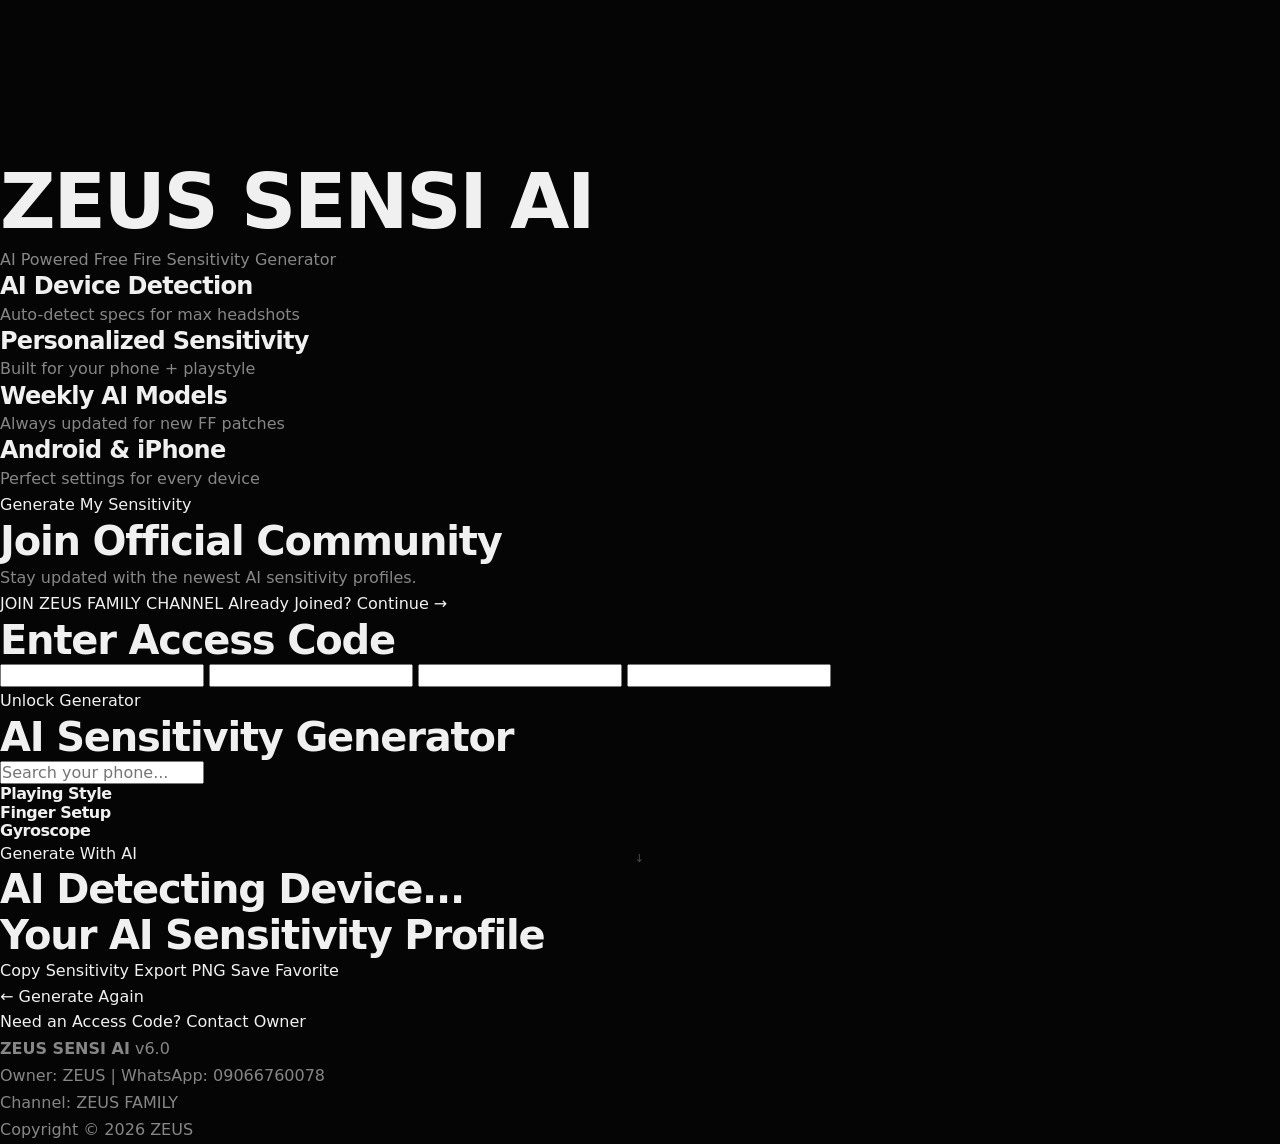
==== index.html @ 66132f69 "Update index.html" ====
<!DOCTYPE html>
<html lang="en">
<head>
<meta charset="UTF-8">
<meta name="viewport" content="width=device-width, initial-scale=1.0">
<title>ZEUS SENSI AI | AI Powered Free Fire Sensitivity</title>
<link href="https://fonts.googleapis.com/css2?family=Outfit:wght@400;600;800&family=Space+Grotesk:wght@400;700&display=swap" rel="stylesheet">
<link rel="stylesheet" href="style.css">
</head>
<body>
<canvas id="particles"></canvas>
<div class="mouse-glow"></div>
<div class="glow"></div>
<div id="toast"></div>

<!-- LANDING PAGE -->
<section id="landing" class="page active">
  <div class="container center">
    <h1 class="logo reveal">ZEUS <span>SENSI AI</span></h1>
    <p class="subtitle reveal">AI Powered Free Fire Sensitivity Generator</p>
    <div class="features">
      <div class="glass-card reveal"><h3>AI Device Detection</h3><p>Auto-detect specs for max headshots</p></div>
      <div class="glass-card reveal"><h3>Personalized Sensitivity</h3><p>Built for your phone + playstyle</p></div>
      <div class="glass-card reveal"><h3>Weekly AI Models</h3><p>Always updated for new FF patches</p></div>
      <div class="glass-card reveal"><h3>Android & iPhone</h3><p>Perfect settings for every device</p></div>
    </div>
    <button class="cta-btn ripple reveal" onclick="showPage('gate')">Generate My Sensitivity</button>
    <div class="scroll-indicator">↓</div>
  </div>
</section>

<!-- STEP 1: COMMUNITY LOCK -->
<section id="gate" class="page">
  <div class="container center">
    <div class="glass-card unlock-card reveal">
      <h2>Join Official Community</h2>
      <p>Stay updated with the newest AI sensitivity profiles.</p>
      <a href="https://whatsapp.com/channel/0029VbCsw0SGE56rCTPaXd06" target="_blank" class="cta-btn ripple">JOIN ZEUS FAMILY CHANNEL</a>
      <button class="cta-btn secondary ripple" onclick="showPage('access')">Already Joined? Continue →</button>
    </div>
  </div>
</section>

<!-- STEP 2: ACCESS CODE -->
<section id="access" class="page">
  <div class="container center">
    <div class="glass-card unlock-card reveal">
      <h2>Enter Access Code</h2>
      <div class="pin-inputs">
        <input type="password" maxlength="1" oninput="movePin(this,0)">
        <input type="password" maxlength="1" oninput="movePin(this,1)">
        <input type="password" maxlength="1" oninput="movePin(this,2)">
        <input type="password" maxlength="1" oninput="movePin(this,3)">
      </div>
      <p id="pin-error"></p>
      <button class="cta-btn ripple" onclick="checkPin()">Unlock Generator</button>
    </div>
  </div>
</section>

<!-- STEP 3: GENERATOR -->
<section id="generator" class="page">
  <div class="container">
    <h2 class="reveal">AI Sensitivity Generator</h2>
    <div class="search-wrap reveal">
      <input type="text" id="deviceSearch" placeholder="Search your phone..." onkeyup="showSuggestions(this.value)">
      <div id="suggestions" class="glass-card suggestions"></div>
    </div>
    <div id="deviceSpecs" class="glass-card specs reveal"></div>
    <div class="settings-grid">
      <div class="reveal"><h4>Playing Style</h4><div class="toggles" id="styleToggles"></div></div>
      <div class="reveal"><h4>Finger Setup</h4><div class="toggles" id="fingerToggles"></div></div>
      <div class="reveal"><h4>Gyroscope</h4><div class="toggles" id="gyroToggles"></div></div>
    </div>
    <button class="cta-btn ripple reveal" onclick="startAI()">Generate With AI</button>
  </div>
</section>

<!-- STEP 4: AI ANALYSIS -->
<section id="ai" class="page">
  <div class="container center">
    <div class="ai-scan"></div>
    <h2 id="ai-text">AI Detecting Device...</h2>
    <div class="progress-bar"><div id="progress"></div></div>
  </div>
</section>

<!-- STEP 5: RESULTS -->
<section id="results" class="page">
  <div class="container">
    <div class="glass-card result-card reveal">
      <h2>Your AI Sensitivity Profile</h2>
      <div id="resultSpecs"></div>
      <div id="resultSensi" class="sensi-grid"></div>
      <div class="btn-row">
        <button class="cta-btn ripple" onclick="copySensi()">Copy Sensitivity</button>
        <button class="cta-btn secondary ripple" onclick="exportPNG()">Export PNG</button>
        <button class="cta-btn secondary ripple" onclick="saveFavorite()">Save Favorite</button>
      </div>
    </div>
    <div id="history" class="glass-card reveal"></div>
    <button class="cta-btn secondary ripple" onclick="showPage('generator')">← Generate Again</button>
  </div>
</section>

<!-- FLOATING SUPPORT -->
<a href="https://wa.me/2349066760078" target="_blank" class="support-btn ripple">Need an Access Code? Contact Owner</a>

<!-- FOOTER -->
<footer>
  <p><b>ZEUS SENSI AI</b> v6.0</p>
  <p>Owner: ZEUS | WhatsApp: 09066760078</p>
  <p>Channel: <a href="https://whatsapp.com/channel/0029VbCsw0SGE56rCTPaXd06" target="_blank">ZEUS FAMILY</a></p>
  <p>Copyright © 2026 ZEUS</p>
</footer>

<script src="script.js"></script>
</body>
</html>
---- style.css ----
/* ============================================================
   ZEUS SENSI AI v6.0 — Master Stylesheet
   ============================================================
   Sections:
   1.  CSS Variables & Themes
   2.  Reset & Base
   3.  Typography
   4.  Glass Utilities
   5.  Background System
   6.  Buttons
   7.  Navigation
   8.  Hero Section
   9.  Stats Strip
   10. How It Works
   11. Showcase Section
   12. Support Section
   13. Footer
   14. Wizard Layout & Steps
   15. Step 1 – WhatsApp Gate
   16. Step 2 – Access Code / PIN
   17. Step 3 – Device Search
   18. Step 4 – Player Settings
   19. Step 5 – AI Analysis
   20. Step 6 – Results
   21. Drawers
   22. Modals
   23. Toasts
   24. Support Popup & FAB
   25. Scroll Reveal
   26. Keyframe Animations
   27. Responsive Breakpoints
   28. Reduced Motion
   ============================================================ */

/* ─────────────────────────────────────────────
   1. CSS Variables & Themes
───────────────────────────────────────────── */
:root {
  /* Core Palette */
  --color-bg:           #050505;
  --color-surface:      rgba(255,255,255,0.05);
  --color-surface-strong: rgba(255,255,255,0.09);
  --color-border:       rgba(255,255,255,0.08);
  --color-border-strong: rgba(255,255,255,0.14);
  --color-text:         #f0f0f0;
  --color-text-muted:   rgba(240,240,240,0.55);
  --color-text-faint:   rgba(240,240,240,0.3);

  /* Accent */
  --accent-1:           #FF7A18;
  --accent-2:           #FF9A3C;
  --accent-grad:        linear-gradient(135deg, #FF7A18, #FF9A3C);
  --accent-grad-h:      linear-gradient(135deg, #ff8f35, #ffb060);
  --accent-glow:        rgba(255,122,24,0.3);
  --accent-glow-strong: rgba(255,122,24,0.55);

  /* Ambient */
  --ambient-blue:       rgba(100,140,255,0.12);
  --ambient-purple:     rgba(160,100,255,0.10);

  /* Glass */
  --glass-bg:           rgba(255,255,255,0.055);
  --glass-border:       rgba(255,255,255,0.10);
  --glass-blur:         16px;
  --glass-shadow:       0 8px 32px rgba(0,0,0,0.45), 0 1px 0 rgba(255,255,255,0.07) inset;
  --glass-shadow-hover: 0 16px 48px rgba(0,0,0,0.6), 0 0 0 1px rgba(255,122,24,0.2), 0 1px 0 rgba(255,255,255,0.10) inset;

  /* Spacing */
  --space-xs:   4px;
  --space-sm:   8px;
  --space-md:   16px;
  --space-lg:   24px;
  --space-xl:   40px;
  --space-2xl:  64px;
  --space-3xl:  100px;

  /* Radius */
  --radius-sm:  8px;
  --radius-md:  14px;
  --radius-lg:  20px;
  --radius-xl:  28px;
  --radius-full: 9999px;

  /* Shadows */
  --shadow-sm:  0 2px 8px rgba(0,0,0,0.3);
  --shadow-md:  0 6px 24px rgba(0,0,0,0.4);
  --shadow-lg:  0 16px 48px rgba(0,0,0,0.55);

  /* Z-index scale */
  --z-bg:       -1;
  --z-base:     1;
  --z-card:     10;
  --z-sticky:   100;
  --z-nav:      200;
  --z-drawer:   300;
  --z-modal:    400;
  --z-toast:    500;
  --z-fab:      600;

  /* Transitions */
  --ease-out:   cubic-bezier(0.22, 1, 0.36, 1);
  --ease-spring:cubic-bezier(0.34, 1.56, 0.64, 1);
  --trans-fast: 0.15s var(--ease-out);
  --trans-base: 0.3s var(--ease-out);
  --trans-slow: 0.5s var(--ease-out);
}

[data-theme="orange"] {
  --color-bg:           #1a0a00;
  --color-surface:      rgba(255,122,24,0.07);
  --color-surface-strong: rgba(255,122,24,0.12);
  --glass-bg:           rgba(255,122,24,0.07);
  --color-border:       rgba(255,122,24,0.15);
  --ambient-blue:       rgba(255,122,24,0.08);
}

/* ─────────────────────────────────────────────
   2. Reset & Base
───────────────────────────────────────────── */
*, *::before, *::after {
  box-sizing: border-box;
  margin: 0;
  padding: 0;
}

html {
  scroll-behavior: smooth;
  -webkit-text-size-adjust: 100%;
}

body {
  background-color: var(--color-bg);
  color: var(--color-text);
  font-family: 'Inter', -apple-system, BlinkMacSystemFont, 'Segoe UI', system-ui, sans-serif;
  font-size: 16px;
  line-height: 1.6;
  -webkit-font-smoothing: antialiased;
  -moz-osx-font-smoothing: grayscale;
  min-height: 100vh;
  overflow-x: hidden;
}

a {
  color: inherit;
  text-decoration: none;
}

button {
  cursor: pointer;
  border: none;
  background: none;
  font-family: inherit;
  font-size: inherit;
  color: inherit;
}

ul, ol { list-style: none; }

img, svg { display: block; }

input, select, textarea {
  font-family: inherit;
  font-size: inherit;
  color: inherit;
}

/* ─────────────────────────────────────────────
   3. Typography
───────────────────────────────────────────── */
h1, h2, h3, h4, h5 {
  font-weight: 700;
  line-height: 1.15;
  letter-spacing: -0.03em;
}

h1 { font-size: clamp(2.4rem, 6vw, 5.5rem); }
h2 { font-size: clamp(1.6rem, 3.5vw, 2.5rem); }
h3 { font-size: clamp(1.15rem, 2.5vw, 1.5rem); }

p { color: var(--color-text-muted); line-height: 1.7; }

code {
  font-family: 'SF Mono', 'Fira Code', 'Cascadia Code', monospace;
  font-size: 0.85em;
}

/* ─────────────────────────────────────────────
   4. Glass Utilities
───────────────────────────────────────────── */
.glass {
  background: var(--glass-bg);
  border: 1px solid var(--glass-border);
  backdrop-filter: blur(var(--glass-blur)) saturate(1.6);
  -webkit-backdrop-filter: blur(var(--glass-blur)) saturate(1.6);
  box-shadow: var(--glass-shadow);
  border-radius: var(--radius-xl);
}

.glass-strong {
  background: var(--color-surface-strong);
  border: 1px solid var(--color-border-strong);
  backdrop-filter: blur(20px) saturate(1.8);
  -webkit-backdrop-filter: blur(20px) saturate(1.8);
  box-shadow: var(--shadow-md);
  border-radius: var(--radius-lg);
}

/* ─────────────────────────────────────────────
   5. Background System
───────────────────────────────────────────── */
.bg-system {
  position: fixed;
  inset: 0;
  z-index: var(--z-bg);
  overflow: hidden;
  pointer-events: none;
}

#particle-canvas {
  position: absolute;
  inset: 0;
  width: 100%;
  height: 100%;
}

.bg-orb {
  position: absolute;
  border-radius: 50%;
  filter: blur(80px);
  opacity: 0.5;
  animation: orb-float 18s ease-in-out infinite;
}

.orb-1 {
  width: 600px; height: 600px;
  background: radial-gradient(circle, rgba(255,122,24,0.18) 0%, transparent 70%);
  top: -200px; left: -150px;
  animation-delay: 0s;
}

.orb-2 {
  width: 500px; height: 500px;
  background: radial-gradient(circle, rgba(100,140,255,0.12) 0%, transparent 70%);
  top: 40%; right: -100px;
  animation-delay: -7s;
}

.orb-3 {
  width: 400px; height: 400px;
  background: radial-gradient(circle, rgba(160,100,255,0.10) 0%, transparent 70%);
  bottom: -100px; left: 30%;
  animation-delay: -14s;
}

.bg-grid {
  position: absolute;
  inset: 0;
  background-image:
    linear-gradient(rgba(255,255,255,0.025) 1px, transparent 1px),
    linear-gradient(90deg, rgba(255,255,255,0.025) 1px, transparent 1px);
  background-size: 60px 60px;
  mask-image: radial-gradient(ellipse 80% 60% at 50% 50%, black, transparent);
  -webkit-mask-image: radial-gradient(ellipse 80% 60% at 50% 50%, black, transparent);
}

/* ─────────────────────────────────────────────
   6. Buttons
───────────────────────────────────────────── */
.btn {
  display: inline-flex;
  align-items: center;
  gap: var(--space-sm);
  padding: 12px 24px;
  border-radius: var(--radius-full);
  font-weight: 600;
  font-size: 0.95rem;
  letter-spacing: -0.01em;
  transition: all var(--trans-base);
  white-space: nowrap;
  min-height: 44px;
  position: relative;
  overflow: hidden;
  cursor: pointer;
  border: none;
}

.btn-primary {
  background: var(--accent-grad);
  color: #fff;
  box-shadow: 0 4px 20px var(--accent-glow), 0 1px 0 rgba(255,255,255,0.2) inset;
}

.btn-primary:hover {
  background: var(--accent-grad-h);
  box-shadow: 0 8px 32px var(--accent-glow-strong), 0 1px 0 rgba(255,255,255,0.25) inset;
  transform: translateY(-1px);
}

.btn-primary:active { transform: translateY(0); }

.btn-ghost {
  background: var(--glass-bg);
  border: 1px solid var(--glass-border);
  color: var(--color-text);
  backdrop-filter: blur(12px);
  -webkit-backdrop-filter: blur(12px);
}

.btn-ghost:hover {
  background: var(--color-surface-strong);
  border-color: var(--color-border-strong);
  box-shadow: var(--glass-shadow-hover);
  transform: translateY(-1px);
}

.btn-xl {
  padding: 16px 32px;
  font-size: 1.05rem;
  min-height: 54px;
}

.btn-text {
  background: none;
  border: none;
  color: var(--accent-1);
  font-size: 0.875rem;
  font-weight: 600;
  padding: 4px 8px;
  transition: color var(--trans-fast);
  cursor: pointer;
}

.btn-text:hover { color: var(--accent-2); }

/* Ripple Effect */
.ripple-btn {
  position: relative;
  overflow: hidden;
}

.ripple-btn::after {
  content: '';
  position: absolute;
  width: 2px; height: 2px;
  background: rgba(255,255,255,0.35);
  border-radius: 50%;
  transform: scale(0);
  opacity: 1;
  pointer-events: none;
}

.ripple-btn.rippling::after {
  animation: ripple-anim 0.6s ease-out forwards;
}

/* Icon Buttons */
.icon-btn {
  display: inline-flex;
  align-items: center;
  justify-content: center;
  width: 40px; height: 40px;
  border-radius: var(--radius-md);
  background: var(--glass-bg);
  border: 1px solid var(--glass-border);
  color: var(--color-text-muted);
  transition: all var(--trans-fast);
  min-width: 40px;
}

.icon-btn:hover {
  background: var(--color-surface-strong);
  color: var(--color-text);
  border-color: var(--color-border-strong);
}

.theme-toggle-btn {
  display: inline-flex;
  align-items: center;
  justify-content: center;
  width: 40px; height: 40px;
  border-radius: var(--radius-md);
  background: var(--glass-bg);
  border: 1px solid var(--glass-border);
  color: var(--color-text-muted);
  transition: all var(--trans-fast);
  cursor: pointer;
}

.theme-toggle-btn:hover {
  color: var(--accent-1);
  border-color: var(--accent-glow);
}

/* Focus Visible */
:focus-visible {
  outline: 2px solid var(--accent-1);
  outline-offset: 2px;
  border-radius: 4px;
}

/* ─────────────────────────────────────────────
   7. Navigation
───────────────────────────────────────────── */
.nav {
  position: fixed;
  top: 16px;
  left: 50%;
  transform: translateX(-50%);
  width: calc(100% - 32px);
  max-width: 1200px;
  z-index: var(--z-nav);
  border-radius: var(--radius-xl);
  padding: 0 var(--space-lg);
  height: 64px;
}

.nav-inner {
  display: flex;
  align-items: center;
  gap: var(--space-md);
  height: 100%;
}

.nav-logo {
  display: flex;
  align-items: center;
  gap: var(--space-sm);
  flex-shrink: 0;
}

.logo-mark {
  display: flex;
  align-items: center;
  justify-content: center;
  width: 34px; height: 34px;
  background: var(--accent-grad);
  border-radius: 10px;
  font-weight: 900;
  font-size: 1rem;
  letter-spacing: -0.05em;
  box-shadow: 0 4px 16px var(--accent-glow);
  color: #fff;
}

.logo-text {
  font-weight: 800;
  font-size: 1.05rem;
  letter-spacing: -0.04em;
}

.logo-badge {
  font-size: 0.65rem;
  font-weight: 600;
  padding: 2px 7px;
  background: var(--glass-bg);
  border: 1px solid var(--glass-border);
  border-radius: var(--radius-full);
  color: var(--color-text-muted);
}

.nav-links {
  display: flex;
  align-items: center;
  gap: 4px;
  margin-left: auto;
}

.nav-link {
  padding: 8px 14px;
  font-size: 0.9rem;
  font-weight: 500;
  color: var(--color-text-muted);
  border-radius: var(--radius-md);
  transition: all var(--trans-fast);
}

.nav-link:hover,
.nav-link.active {
  color: var(--color-text);
  background: var(--glass-bg);
}

.nav-actions {
  display: flex;
  align-items: center;
  gap: var(--space-sm);
  margin-left: var(--space-sm);
}

.nav-cta {
  padding: 9px 20px;
  font-size: 0.9rem;
}

.nav-hamburger {
  display: none;
  flex-direction: column;
  gap: 5px;
  width: 40px; height: 40px;
  align-items: center;
  justify-content: center;
  margin-left: auto;
}

.nav-hamburger span {
  display: block;
  width: 22px; height: 2px;
  background: var(--color-text-muted);
  border-radius: 2px;
  transition: all var(--trans-fast);
}

/* Mobile Nav */
.mobile-nav-overlay {
  display: none;
  position: fixed;
  inset: 0;
  background: rgba(0,0,0,0.7);
  z-index: calc(var(--z-nav) - 1);
  backdrop-filter: blur(4px);
  -webkit-backdrop-filter: blur(4px);
}

.mobile-nav-overlay.visible { display: block; }

.mobile-nav {
  display: none;
  position: fixed;
  top: 88px; left: 16px; right: 16px;
  z-index: var(--z-nav);
  padding: var(--space-lg);
  border-radius: var(--radius-xl);
  flex-direction: column;
  gap: var(--space-sm);
}

.mobile-nav.visible {
  display: flex;
  animation: slide-down 0.3s var(--ease-out);
}

.mobile-nav .nav-link {
  padding: 12px 16px;
  font-size: 1rem;
  display: block;
}

/* Generator Nav (with step indicator) */
.generator-nav {
  max-width: 1100px;
}

/* ─────────────────────────────────────────────
   8. Hero Section
───────────────────────────────────────────── */
.hero-section {
  position: relative;
  min-height: 100vh;
  display: flex;
  align-items: center;
  justify-content: center;
  padding: 120px var(--space-lg) var(--space-2xl);
  overflow: hidden;
}

.hero-mouse-glow {
  position: absolute;
  width: 600px; height: 600px;
  border-radius: 50%;
  background: radial-gradient(circle, rgba(255,122,24,0.08) 0%, transparent 60%);
  pointer-events: none;
  transform: translate(-50%, -50%);
  transition: left 0.1s ease, top 0.1s ease;
  z-index: 0;
}

.hero-content {
  position: relative;
  z-index: 1;
  text-align: center;
  max-width: 900px;
  width: 100%;
}

.hero-badge {
  display: inline-flex;
  align-items: center;
  gap: var(--space-sm);
  padding: 8px 18px;
  background: var(--glass-bg);
  border: 1px solid var(--glass-border);
  border-radius: var(--radius-full);
  font-size: 0.8rem;
  font-weight: 600;
  color: var(--color-text-muted);
  letter-spacing: 0.02em;
  text-transform: uppercase;
  margin-bottom: var(--space-lg);
  backdrop-filter: blur(12px);
  -webkit-backdrop-filter: blur(12px);
}

.badge-dot {
  width: 7px; height: 7px;
  border-radius: 50%;
  background: var(--accent-1);
  box-shadow: 0 0 8px var(--accent-1);
  animation: glow-pulse 2s ease-in-out infinite;
}

.hero-title {
  display: flex;
  flex-direction: column;
  align-items: center;
  gap: 0;
  margin-bottom: var(--space-lg);
  line-height: 0.95;
  letter-spacing: -0.05em;
}

.hero-title-line {
  font-weight: 900;
  font-size: clamp(3rem, 8vw, 7.5rem);
}

.hero-title-accent {
  background: var(--accent-grad);
  -webkit-background-clip: text;
  -webkit-text-fill-color: transparent;
  background-clip: text;
  filter: drop-shadow(0 0 40px rgba(255,122,24,0.4));
  animation: glow-text 4s ease-in-out infinite;
}

.hero-subtitle {
  font-size: clamp(1rem, 2.5vw, 1.25rem);
  color: var(--color-text-muted);
  max-width: 560px;
  margin: 0 auto var(--space-xl);
  line-height: 1.7;
}

.hero-actions {
  display: flex;
  align-items: center;
  justify-content: center;
  gap: var(--space-md);
  flex-wrap: wrap;
  margin-bottom: var(--space-2xl);
}

/* Hero Feature Cards */
.hero-cards {
  display: grid;
  grid-template-columns: repeat(2, 1fr);
  gap: var(--space-md);
  max-width: 680px;
  margin: 0 auto;
}

.hero-card {
  display: flex;
  align-items: center;
  gap: var(--space-md);
  padding: var(--space-md) var(--space-lg);
  border-radius: var(--radius-lg);
  text-align: left;
  transition: all var(--trans-base);
  animation: float 6s ease-in-out infinite;
}

.hero-card:nth-child(2) { animation-delay: -2s; }
.hero-card:nth-child(3) { animation-delay: -4s; }
.hero-card:nth-child(4) { animation-delay: -1s; }

.hero-card:hover {
  transform: translateY(-4px);
  box-shadow: var(--glass-shadow-hover);
}

.hcard-icon {
  display: flex;
  align-items: center;
  justify-content: center;
  width: 44px; height: 44px;
  border-radius: var(--radius-md);
  background: linear-gradient(135deg, rgba(255,122,24,0.15), rgba(255,154,60,0.08));
  border: 1px solid rgba(255,122,24,0.2);
  flex-shrink: 0;
  color: var(--accent-1);
}

.hcard-text {
  display: flex;
  flex-direction: column;
  gap: 2px;
}

.hcard-text strong {
  font-size: 0.9rem;
  font-weight: 700;
  color: var(--color-text);
  letter-spacing: -0.02em;
}

.hcard-text span {
  font-size: 0.775rem;
  color: var(--color-text-muted);
  line-height: 1.4;
}

/* Scroll Indicator */
.scroll-indicator {
  position: absolute;
  bottom: 32px;
  left: 50%;
  transform: translateX(-50%);
  display: flex;
  flex-direction: column;
  align-items: center;
  gap: 8px;
  color: var(--color-text-faint);
  font-size: 0.7rem;
  letter-spacing: 0.1em;
  text-transform: uppercase;
  animation: fade-in 1s ease 2s both;
}

.scroll-line {
  width: 1px; height: 48px;
  background: linear-gradient(to bottom, var(--accent-1), transparent);
  animation: scroll-pulse 2s ease-in-out infinite;
}

/* ─────────────────────────────────────────────
   9. Stats Strip
───────────────────────────────────────────── */
.stats-strip {
  padding: 0 var(--space-lg) var(--space-2xl);
}

.stats-inner {
  display: flex;
  align-items: center;
  justify-content: center;
  gap: 0;
  max-width: 800px;
  margin: 0 auto;
  padding: var(--space-xl) var(--space-2xl);
  border-radius: var(--radius-xl);
  flex-wrap: wrap;
}

.stat-item {
  flex: 1;
  min-width: 120px;
  text-align: center;
  display: flex;
  flex-direction: column;
  gap: 6px;
  padding: var(--space-md);
}

.stat-number {
  font-size: clamp(2rem, 5vw, 3rem);
  font-weight: 900;
  letter-spacing: -0.06em;
  background: var(--accent-grad);
  -webkit-background-clip: text;
  -webkit-text-fill-color: transparent;
  background-clip: text;
}

.stat-suffix {
  font-size: clamp(1.2rem, 3vw, 1.8rem);
  font-weight: 900;
  letter-spacing: -0.04em;
  background: var(--accent-grad);
  -webkit-background-clip: text;
  -webkit-text-fill-color: transparent;
  background-clip: text;
}

.stat-label {
  font-size: 0.8rem;
  color: var(--color-text-muted);
  font-weight: 500;
  letter-spacing: 0.01em;
}

.stat-divider {
  width: 1px; height: 60px;
  background: var(--color-border);
}

/* ─────────────────────────────────────────────
   10. How It Works Section
───────────────────────────────────────────── */
.section-container {
  max-width: 1100px;
  margin: 0 auto;
  padding: 0 var(--space-lg);
}

.how-section,
.showcase-section,
.support-section {
  padding: var(--space-3xl) 0;
}

.section-header {
  text-align: center;
  margin-bottom: var(--space-2xl);
}

.section-eyebrow {
  display: inline-block;
  font-size: 0.75rem;
  font-weight: 700;
  letter-spacing: 0.12em;
  text-transform: uppercase;
  color: var(--accent-1);
  margin-bottom: var(--space-sm);
}

.section-title {
  margin-bottom: var(--space-sm);
}

.section-sub {
  font-size: 1rem;
  color: var(--color-text-muted);
  max-width: 480px;
  margin: 0 auto;
}

.how-cards {
  display: grid;
  grid-template-columns: repeat(3, 1fr);
  gap: var(--space-lg);
}

.how-card {
  padding: var(--space-xl) var(--space-lg);
  position: relative;
  overflow: hidden;
  transition: all var(--trans-base);
  border-radius: var(--radius-xl);
}

.how-card:hover {
  transform: translateY(-6px);
  box-shadow: var(--glass-shadow-hover);
}

.how-number {
  font-size: 3.5rem;
  font-weight: 900;
  letter-spacing: -0.06em;
  background: var(--accent-grad);
  -webkit-background-clip: text;
  -webkit-text-fill-color: transparent;
  background-clip: text;
  opacity: 0.4;
  line-height: 1;
  margin-bottom: var(--space-md);
}

.how-icon {
  width: 52px; height: 52px;
  display: flex;
  align-items: center;
  justify-content: center;
  background: linear-gradient(135deg, rgba(255,122,24,0.15), rgba(255,154,60,0.06));
  border: 1px solid rgba(255,122,24,0.2);
  border-radius: var(--radius-lg);
  color: var(--accent-1);
  margin-bottom: var(--space-lg);
}

.how-card h3 {
  margin-bottom: var(--space-sm);
  font-size: 1.2rem;
}

.how-card p {
  font-size: 0.9rem;
  line-height: 1.65;
}

.how-card-glow {
  position: absolute;
  bottom: -40px; right: -40px;
  width: 180px; height: 180px;
  background: radial-gradient(circle, rgba(255,122,24,0.06) 0%, transparent 70%);
  pointer-events: none;
}

/* ─────────────────────────────────────────────
   11. Showcase Section
───────────────────────────────────────────── */
.showcase-grid {
  display: grid;
  grid-template-columns: 1.5fr 1fr 1fr;
  gap: var(--space-lg);
}

.showcase-card {
  padding: var(--space-xl);
  border-radius: var(--radius-xl);
  position: relative;
  overflow: hidden;
  transition: all var(--trans-base);
}

.showcase-card:hover {
  transform: translateY(-4px);
  box-shadow: var(--glass-shadow-hover);
}

.sc-tag {
  display: inline-block;
  font-size: 0.7rem;
  font-weight: 700;
  letter-spacing: 0.1em;
  text-transform: uppercase;
  color: var(--accent-1);
  background: rgba(255,122,24,0.1);
  border: 1px solid rgba(255,122,24,0.2);
  padding: 4px 10px;
  border-radius: var(--radius-full);
  margin-bottom: var(--space-md);
}

.sc-title {
  font-size: 1.3rem;
  margin-bottom: var(--space-sm);
}

.sc-desc {
  font-size: 0.875rem;
  line-height: 1.65;
  margin-bottom: var(--space-lg);
}

.sc-formula {
  padding: var(--space-md) var(--space-lg);
  border-radius: var(--radius-md);
  font-size: 0.8rem;
  line-height: 1.8;
}

.code-comment { color: rgba(255,255,255,0.3); }
.code-var { color: var(--accent-2); }
.code-num { color: #7cb8ff; }

.sc-accent-line {
  position: absolute;
  top: 0; left: 0; right: 0;
  height: 2px;
  background: var(--accent-grad);
  border-radius: var(--radius-xl) var(--radius-xl) 0 0;
}

.sc-big-stat {
  display: flex;
  flex-direction: column;
  gap: 4px;
  margin: var(--space-lg) 0;
}

.sc-big-num {
  font-size: 4rem;
  font-weight: 900;
  letter-spacing: -0.06em;
  background: var(--accent-grad);
  -webkit-background-clip: text;
  -webkit-text-fill-color: transparent;
  background-clip: text;
  line-height: 1;
}

.sc-pct {
  font-size: 2rem;
}

.sc-big-label {
  font-size: 0.875rem;
  font-weight: 600;
  color: var(--color-text);
}

.sc-desc-sm {
  font-size: 0.82rem;
  line-height: 1.6;
}

.sc-icon-row {
  display: flex;
  gap: 6px;
  margin: var(--space-md) 0;
}

.sc-device-dot {
  width: 28px; height: 28px;
  border-radius: 8px;
  background: var(--accent-grad);
  opacity: 1;
}

.sc-device-dot.dim { opacity: 0.25; }

/* ─────────────────────────────────────────────
   12. Support Section
───────────────────────────────────────────── */
.support-card {
  padding: var(--space-2xl);
  display: flex;
  align-items: center;
  gap: var(--space-2xl);
  border-radius: var(--radius-xl);
  flex-wrap: wrap;
}

.support-left {
  flex: 1;
  min-width: 280px;
}

.support-left h2 {
  margin: var(--space-sm) 0 var(--space-md);
}

.support-left p {
  max-width: 480px;
  margin-bottom: var(--space-xl);
}

.support-actions {
  display: flex;
  gap: var(--space-md);
  flex-wrap: wrap;
}

.support-right {
  display: flex;
  align-items: center;
  gap: var(--space-lg);
}

.support-avatar {
  position: relative;
  width: 88px; height: 88px;
  border-radius: 50%;
  display: flex;
  align-items: center;
  justify-content: center;
  color: var(--accent-1);
  flex-shrink: 0;
}

.support-avatar-ring {
  position: absolute;
  inset: -4px;
  border-radius: 50%;
  border: 2px solid transparent;
  background: var(--accent-grad) border-box;
  -webkit-mask: linear-gradient(#fff 0 0) padding-box, linear-gradient(#fff 0 0);
  -webkit-mask-composite: destination-out;
  mask-composite: exclude;
  animation: spin-ring 8s linear infinite;
}

.support-info {
  display: flex;
  flex-direction: column;
  gap: 4px;
}

.support-info strong {
  font-size: 1.2rem;
  font-weight: 800;
  letter-spacing: -0.03em;
}

.support-info span {
  font-size: 0.85rem;
  color: var(--color-text-muted);
}

.support-online {
  display: flex;
  align-items: center;
  gap: 6px;
  font-size: 0.8rem;
  color: #4ade80;
  margin-top: 2px;
}

.online-dot {
  width: 8px; height: 8px;
  border-radius: 50%;
  background: #4ade80;
  box-shadow: 0 0 8px #4ade80;
  animation: glow-pulse 2s ease-in-out infinite;
  flex-shrink: 0;
}

/* ─────────────────────────────────────────────
   13. Footer
───────────────────────────────────────────── */
.footer {
  padding: var(--space-2xl) var(--space-lg) var(--space-lg);
  border-top: 1px solid var(--color-border);
}

.footer-inner {
  max-width: 1100px;
  margin: 0 auto;
  display: flex;
  gap: var(--space-2xl);
  margin-bottom: var(--space-xl);
  flex-wrap: wrap;
}

.footer-brand {
  flex: 1;
  min-width: 220px;
}

.footer-brand .nav-logo {
  margin-bottom: var(--space-md);
}

.footer-brand p {
  font-size: 0.875rem;
  max-width: 300px;
}

.footer-links {
  display: flex;
  gap: var(--space-2xl);
  flex-wrap: wrap;
}

.footer-col {
  display: flex;
  flex-direction: column;
  gap: var(--space-sm);
  min-width: 120px;
}

.footer-col strong {
  font-size: 0.8rem;
  font-weight: 700;
  letter-spacing: 0.05em;
  text-transform: uppercase;
  color: var(--color-text-muted);
  margin-bottom: 4px;
}

.footer-col a {
  font-size: 0.875rem;
  color: var(--color-text-muted);
  transition: color var(--trans-fast);
}

.footer-col a:hover { color: var(--accent-1); }

.footer-bottom {
  max-width: 1100px;
  margin: 0 auto;
  padding-top: var(--space-lg);
  border-top: 1px solid var(--color-border);
  display: flex;
  justify-content: space-between;
  align-items: center;
  gap: var(--space-md);
  font-size: 0.8rem;
  color: var(--color-text-faint);
  flex-wrap: wrap;
}

.generator-footer {
  padding: var(--space-lg);
  margin-top: var(--space-2xl);
}

/* ─────────────────────────────────────────────
   14. Wizard Layout & Step Indicator
───────────────────────────────────────────── */
.wizard-main {
  min-height: 100vh;
  padding-top: 96px;
  position: relative;
}

/* Step Indicator */
.step-indicator {
  display: flex;
  align-items: center;
  gap: 0;
  flex: 1;
  justify-content: center;
  max-width: 500px;
}

.step-dot {
  position: relative;
  display: flex;
  flex-direction: column;
  align-items: center;
  gap: 4px;
  cursor: default;
}

.step-dot-inner {
  width: 28px; height: 28px;
  border-radius: 50%;
  border: 2px solid var(--color-border);
  background: var(--color-bg);
  display: flex;
  align-items: center;
  justify-content: center;
  transition: all var(--trans-base);
  position: relative;
  z-index: 1;
}

.step-dot.active .step-dot-inner {
  border-color: var(--accent-1);
  background: var(--accent-grad);
  box-shadow: 0 0 16px var(--accent-glow);
}

.step-dot.done .step-dot-inner {
  border-color: var(--accent-1);
  background: rgba(255,122,24,0.15);
}

.step-dot.done .step-dot-inner::after {
  content: '';
  display: block;
  width: 10px; height: 6px;
  border-left: 2px solid var(--accent-1);
  border-bottom: 2px solid var(--accent-1);
  transform: rotate(-45deg) translateY(-1px);
}

.step-label {
  font-size: 0.62rem;
  font-weight: 600;
  color: var(--color-text-faint);
  letter-spacing: 0.04em;
  text-transform: uppercase;
  white-space: nowrap;
}

.step-dot.active .step-label,
.step-dot.done .step-label {
  color: var(--accent-1);
}

.step-line {
  flex: 1;
  height: 1px;
  background: var(--color-border);
  min-width: 16px;
  max-width: 40px;
  margin-bottom: 20px;
  transition: background var(--trans-base);
}

.step-line.done {
  background: var(--accent-1);
}

/* Wizard Step Sections */
.wizard-step {
  display: none;
  animation: fade-in 0.4s var(--ease-out);
}

.wizard-step.active {
  display: block;
  animation: step-enter 0.5s var(--ease-out);
}

.wizard-step.exit {
  animation: step-exit 0.3s var(--ease-out) forwards;
}

.step-center {
  display: flex;
  justify-content: center;
  align-items: flex-start;
  min-height: calc(100vh - 96px);
  padding: var(--space-2xl) var(--space-lg);
}

.step-center-wide {
  align-items: flex-start;
  padding-top: var(--space-xl);
}

/* ─────────────────────────────────────────────
   15. Step 1 – WhatsApp Gate
───────────────────────────────────────────── */
.wa-card {
  max-width: 520px;
  width: 100%;
  padding: var(--space-2xl) var(--space-xl);
  text-align: center;
  border-radius: var(--radius-xl);
  position: relative;
  overflow: hidden;
}

.wa-card::before {
  content: '';
  position: absolute;
  top: 0; left: 0; right: 0;
  height: 2px;
  background: linear-gradient(90deg, transparent, #25D366, transparent);
}

.wa-icon-wrap {
  position: relative;
  width: 90px; height: 90px;
  margin: 0 auto var(--space-lg);
  display: flex;
  align-items: center;
  justify-content: center;
}

.wa-icon { color: #25D366; }

.wa-icon-ring {
  position: absolute;
  inset: 0;
  border-radius: 50%;
  border: 2px solid rgba(37,211,102,0.3);
  animation: spin-ring 6s linear infinite;
}

.wa-badge {
  display: inline-block;
  font-size: 0.7rem;
  font-weight: 700;
  letter-spacing: 0.1em;
  text-transform: uppercase;
  color: #25D366;
  background: rgba(37,211,102,0.1);
  border: 1px solid rgba(37,211,102,0.2);
  padding: 4px 12px;
  border-radius: var(--radius-full);
  margin-bottom: var(--space-md);
}

.wa-title {
  margin-bottom: var(--space-sm);
  font-size: 1.7rem;
}

.wa-desc {
  font-size: 0.9rem;
  margin-bottom: var(--space-xl);
}

.wa-features {
  display: flex;
  flex-direction: column;
  gap: var(--space-sm);
  margin-
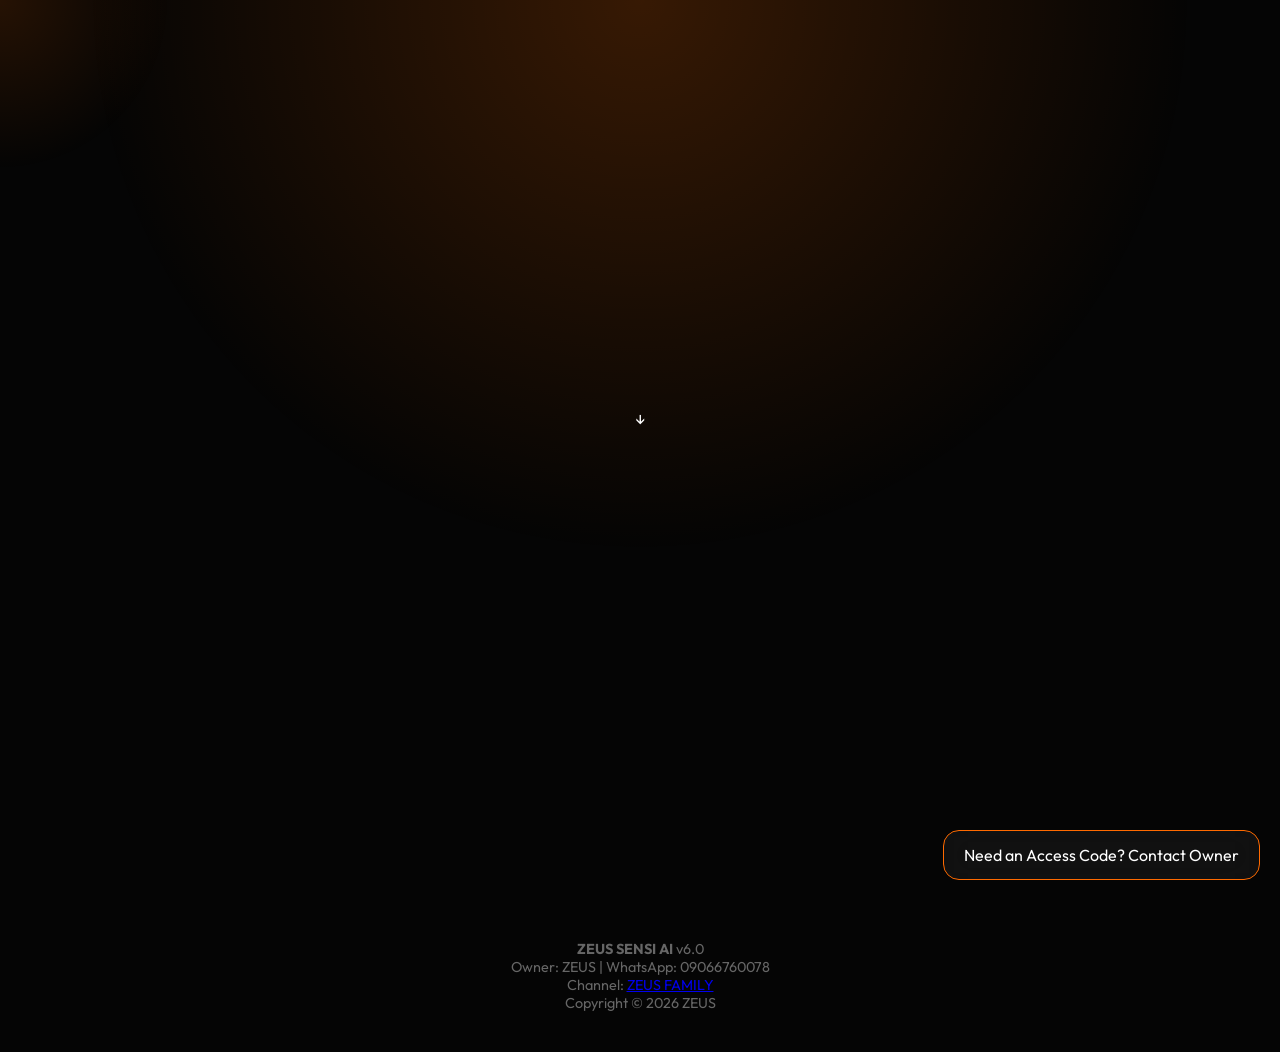
==== commit ac5263bf: "Update index.html" ====
--- a/index.html
+++ b/index.html
@@ -13,7 +13,6 @@
 <div class="glow"></div>
 <div id="toast"></div>
 
-<!-- LANDING PAGE -->
 <section id="landing" class="page active">
   <div class="container center">
     <h1 class="logo reveal">ZEUS <span>SENSI AI</span></h1>
@@ -29,7 +28,6 @@
   </div>
 </section>
 
-<!-- STEP 1: COMMUNITY LOCK -->
 <section id="gate" class="page">
   <div class="container center">
     <div class="glass-card unlock-card reveal">
@@ -41,16 +39,15 @@
   </div>
 </section>
 
-<!-- STEP 2: ACCESS CODE -->
 <section id="access" class="page">
   <div class="container center">
     <div class="glass-card unlock-card reveal">
       <h2>Enter Access Code</h2>
       <div class="pin-inputs">
-        <input type="password" maxlength="1" oninput="movePin(this,0)">
-        <input type="password" maxlength="1" oninput="movePin(this,1)">
-        <input type="password" maxlength="1" oninput="movePin(this,2)">
-        <input type="password" maxlength="1" oninput="movePin(this,3)">
+        <input type="tel" maxlength="1" oninput="movePin(this,0)">
+        <input type="tel" maxlength="1" oninput="movePin(this,1)">
+        <input type="tel" maxlength="1" oninput="movePin(this,2)">
+        <input type="tel" maxlength="1" oninput="movePin(this,3)">
       </div>
       <p id="pin-error"></p>
       <button class="cta-btn ripple" onclick="checkPin()">Unlock Generator</button>
@@ -58,7 +55,6 @@
   </div>
 </section>
 
-<!-- STEP 3: GENERATOR -->
 <section id="generator" class="page">
   <div class="container">
     <h2 class="reveal">AI Sensitivity Generator</h2>
@@ -76,7 +72,6 @@
   </div>
 </section>
 
-<!-- STEP 4: AI ANALYSIS -->
 <section id="ai" class="page">
   <div class="container center">
     <div class="ai-scan"></div>
@@ -85,7 +80,6 @@
   </div>
 </section>
 
-<!-- STEP 5: RESULTS -->
 <section id="results" class="page">
   <div class="container">
     <div class="glass-card result-card reveal">
@@ -103,10 +97,8 @@
   </div>
 </section>
 
-<!-- FLOATING SUPPORT -->
 <a href="https://wa.me/2349066760078" target="_blank" class="support-btn ripple">Need an Access Code? Contact Owner</a>
 
-<!-- FOOTER -->
 <footer>
   <p><b>ZEUS SENSI AI</b> v6.0</p>
   <p>Owner: ZEUS | WhatsApp: 09066760078</p>
--- a/style.css
+++ b/style.css
@@ -1,1374 +1,46 @@
-/* ============================================================
-   ZEUS SENSI AI v6.0 — Master Stylesheet
-   ============================================================
-   Sections:
-   1.  CSS Variables & Themes
-   2.  Reset & Base
-   3.  Typography
-   4.  Glass Utilities
-   5.  Background System
-   6.  Buttons
-   7.  Navigation
-   8.  Hero Section
-   9.  Stats Strip
-   10. How It Works
-   11. Showcase Section
-   12. Support Section
-   13. Footer
-   14. Wizard Layout & Steps
-   15. Step 1 – WhatsApp Gate
-   16. Step 2 – Access Code / PIN
-   17. Step 3 – Device Search
-   18. Step 4 – Player Settings
-   19. Step 5 – AI Analysis
-   20. Step 6 – Results
-   21. Drawers
-   22. Modals
-   23. Toasts
-   24. Support Popup & FAB
-   25. Scroll Reveal
-   26. Keyframe Animations
-   27. Responsive Breakpoints
-   28. Reduced Motion
-   ============================================================ */
-
-/* ─────────────────────────────────────────────
-   1. CSS Variables & Themes
-───────────────────────────────────────────── */
-:root {
-  /* Core Palette */
-  --color-bg:           #050505;
-  --color-surface:      rgba(255,255,255,0.05);
-  --color-surface-strong: rgba(255,255,255,0.09);
-  --color-border:       rgba(255,255,255,0.08);
-  --color-border-strong: rgba(255,255,255,0.14);
-  --color-text:         #f0f0f0;
-  --color-text-muted:   rgba(240,240,240,0.55);
-  --color-text-faint:   rgba(240,240,240,0.3);
-
-  /* Accent */
-  --accent-1:           #FF7A18;
-  --accent-2:           #FF9A3C;
-  --accent-grad:        linear-gradient(135deg, #FF7A18, #FF9A3C);
-  --accent-grad-h:      linear-gradient(135deg, #ff8f35, #ffb060);
-  --accent-glow:        rgba(255,122,24,0.3);
-  --accent-glow-strong: rgba(255,122,24,0.55);
-
-  /* Ambient */
-  --ambient-blue:       rgba(100,140,255,0.12);
-  --ambient-purple:     rgba(160,100,255,0.10);
-
-  /* Glass */
-  --glass-bg:           rgba(255,255,255,0.055);
-  --glass-border:       rgba(255,255,255,0.10);
-  --glass-blur:         16px;
-  --glass-shadow:       0 8px 32px rgba(0,0,0,0.45), 0 1px 0 rgba(255,255,255,0.07) inset;
-  --glass-shadow-hover: 0 16px 48px rgba(0,0,0,0.6), 0 0 0 1px rgba(255,122,24,0.2), 0 1px 0 rgba(255,255,255,0.10) inset;
-
-  /* Spacing */
-  --space-xs:   4px;
-  --space-sm:   8px;
-  --space-md:   16px;
-  --space-lg:   24px;
-  --space-xl:   40px;
-  --space-2xl:  64px;
-  --space-3xl:  100px;
-
-  /* Radius */
-  --radius-sm:  8px;
-  --radius-md:  14px;
-  --radius-lg:  20px;
-  --radius-xl:  28px;
-  --radius-full: 9999px;
-
-  /* Shadows */
-  --shadow-sm:  0 2px 8px rgba(0,0,0,0.3);
-  --shadow-md:  0 6px 24px rgba(0,0,0,0.4);
-  --shadow-lg:  0 16px 48px rgba(0,0,0,0.55);
-
-  /* Z-index scale */
-  --z-bg:       -1;
-  --z-base:     1;
-  --z-card:     10;
-  --z-sticky:   100;
-  --z-nav:      200;
-  --z-drawer:   300;
-  --z-modal:    400;
-  --z-toast:    500;
-  --z-fab:      600;
-
-  /* Transitions */
-  --ease-out:   cubic-bezier(0.22, 1, 0.36, 1);
-  --ease-spring:cubic-bezier(0.34, 1.56, 0.64, 1);
-  --trans-fast: 0.15s var(--ease-out);
-  --trans-base: 0.3s var(--ease-out);
-  --trans-slow: 0.5s var(--ease-out);
-}
-
-[data-theme="orange"] {
-  --color-bg:           #1a0a00;
-  --color-surface:      rgba(255,122,24,0.07);
-  --color-surface-strong: rgba(255,122,24,0.12);
-  --glass-bg:           rgba(255,122,24,0.07);
-  --color-border:       rgba(255,122,24,0.15);
-  --ambient-blue:       rgba(255,122,24,0.08);
-}
-
-/* ─────────────────────────────────────────────
-   2. Reset & Base
-───────────────────────────────────────────── */
-*, *::before, *::after {
-  box-sizing: border-box;
-  margin: 0;
-  padding: 0;
-}
-
-html {
-  scroll-behavior: smooth;
-  -webkit-text-size-adjust: 100%;
-}
-
-body {
-  background-color: var(--color-bg);
-  color: var(--color-text);
-  font-family: 'Inter', -apple-system, BlinkMacSystemFont, 'Segoe UI', system-ui, sans-serif;
-  font-size: 16px;
-  line-height: 1.6;
-  -webkit-font-smoothing: antialiased;
-  -moz-osx-font-smoothing: grayscale;
-  min-height: 100vh;
-  overflow-x: hidden;
-}
-
-a {
-  color: inherit;
-  text-decoration: none;
-}
-
-button {
-  cursor: pointer;
-  border: none;
-  background: none;
-  font-family: inherit;
-  font-size: inherit;
-  color: inherit;
-}
-
-ul, ol { list-style: none; }
-
-img, svg { display: block; }
-
-input, select, textarea {
-  font-family: inherit;
-  font-size: inherit;
-  color: inherit;
-}
-
-/* ─────────────────────────────────────────────
-   3. Typography
-───────────────────────────────────────────── */
-h1, h2, h3, h4, h5 {
-  font-weight: 700;
-  line-height: 1.15;
-  letter-spacing: -0.03em;
-}
-
-h1 { font-size: clamp(2.4rem, 6vw, 5.5rem); }
-h2 { font-size: clamp(1.6rem, 3.5vw, 2.5rem); }
-h3 { font-size: clamp(1.15rem, 2.5vw, 1.5rem); }
-
-p { color: var(--color-text-muted); line-height: 1.7; }
-
-code {
-  font-family: 'SF Mono', 'Fira Code', 'Cascadia Code', monospace;
-  font-size: 0.85em;
-}
-
-/* ─────────────────────────────────────────────
-   4. Glass Utilities
-───────────────────────────────────────────── */
-.glass {
-  background: var(--glass-bg);
-  border: 1px solid var(--glass-border);
-  backdrop-filter: blur(var(--glass-blur)) saturate(1.6);
-  -webkit-backdrop-filter: blur(var(--glass-blur)) saturate(1.6);
-  box-shadow: var(--glass-shadow);
-  border-radius: var(--radius-xl);
-}
-
-.glass-strong {
-  background: var(--color-surface-strong);
-  border: 1px solid var(--color-border-strong);
-  backdrop-filter: blur(20px) saturate(1.8);
-  -webkit-backdrop-filter: blur(20px) saturate(1.8);
-  box-shadow: var(--shadow-md);
-  border-radius: var(--radius-lg);
-}
-
-/* ─────────────────────────────────────────────
-   5. Background System
-───────────────────────────────────────────── */
-.bg-system {
-  position: fixed;
-  inset: 0;
-  z-index: var(--z-bg);
-  overflow: hidden;
-  pointer-events: none;
-}
-
-#particle-canvas {
-  position: absolute;
-  inset: 0;
-  width: 100%;
-  height: 100%;
-}
-
-.bg-orb {
-  position: absolute;
-  border-radius: 50%;
-  filter: blur(80px);
-  opacity: 0.5;
-  animation: orb-float 18s ease-in-out infinite;
-}
-
-.orb-1 {
-  width: 600px; height: 600px;
-  background: radial-gradient(circle, rgba(255,122,24,0.18) 0%, transparent 70%);
-  top: -200px; left: -150px;
-  animation-delay: 0s;
-}
-
-.orb-2 {
-  width: 500px; height: 500px;
-  background: radial-gradient(circle, rgba(100,140,255,0.12) 0%, transparent 70%);
-  top: 40%; right: -100px;
-  animation-delay: -7s;
-}
-
-.orb-3 {
-  width: 400px; height: 400px;
-  background: radial-gradient(circle, rgba(160,100,255,0.10) 0%, transparent 70%);
-  bottom: -100px; left: 30%;
-  animation-delay: -14s;
-}
-
-.bg-grid {
-  position: absolute;
-  inset: 0;
-  background-image:
-    linear-gradient(rgba(255,255,255,0.025) 1px, transparent 1px),
-    linear-gradient(90deg, rgba(255,255,255,0.025) 1px, transparent 1px);
-  background-size: 60px 60px;
-  mask-image: radial-gradient(ellipse 80% 60% at 50% 50%, black, transparent);
-  -webkit-mask-image: radial-gradient(ellipse 80% 60% at 50% 50%, black, transparent);
-}
-
-/* ─────────────────────────────────────────────
-   6. Buttons
-───────────────────────────────────────────── */
-.btn {
-  display: inline-flex;
-  align-items: center;
-  gap: var(--space-sm);
-  padding: 12px 24px;
-  border-radius: var(--radius-full);
-  font-weight: 600;
-  font-size: 0.95rem;
-  letter-spacing: -0.01em;
-  transition: all var(--trans-base);
-  white-space: nowrap;
-  min-height: 44px;
-  position: relative;
-  overflow: hidden;
-  cursor: pointer;
-  border: none;
-}
-
-.btn-primary {
-  background: var(--accent-grad);
-  color: #fff;
-  box-shadow: 0 4px 20px var(--accent-glow), 0 1px 0 rgba(255,255,255,0.2) inset;
-}
-
-.btn-primary:hover {
-  background: var(--accent-grad-h);
-  box-shadow: 0 8px 32px var(--accent-glow-strong), 0 1px 0 rgba(255,255,255,0.25) inset;
-  transform: translateY(-1px);
-}
-
-.btn-primary:active { transform: translateY(0); }
-
-.btn-ghost {
-  background: var(--glass-bg);
-  border: 1px solid var(--glass-border);
-  color: var(--color-text);
-  backdrop-filter: blur(12px);
-  -webkit-backdrop-filter: blur(12px);
-}
-
-.btn-ghost:hover {
-  background: var(--color-surface-strong);
-  border-color: var(--color-border-strong);
-  box-shadow: var(--glass-shadow-hover);
-  transform: translateY(-1px);
-}
-
-.btn-xl {
-  padding: 16px 32px;
-  font-size: 1.05rem;
-  min-height: 54px;
-}
-
-.btn-text {
-  background: none;
-  border: none;
-  color: var(--accent-1);
-  font-size: 0.875rem;
-  font-weight: 600;
-  padding: 4px 8px;
-  transition: color var(--trans-fast);
-  cursor: pointer;
-}
-
-.btn-text:hover { color: var(--accent-2); }
-
-/* Ripple Effect */
-.ripple-btn {
-  position: relative;
-  overflow: hidden;
-}
-
-.ripple-btn::after {
-  content: '';
-  position: absolute;
-  width: 2px; height: 2px;
-  background: rgba(255,255,255,0.35);
-  border-radius: 50%;
-  transform: scale(0);
-  opacity: 1;
-  pointer-events: none;
-}
-
-.ripple-btn.rippling::after {
-  animation: ripple-anim 0.6s ease-out forwards;
-}
-
-/* Icon Buttons */
-.icon-btn {
-  display: inline-flex;
-  align-items: center;
-  justify-content: center;
-  width: 40px; height: 40px;
-  border-radius: var(--radius-md);
-  background: var(--glass-bg);
-  border: 1px solid var(--glass-border);
-  color: var(--color-text-muted);
-  transition: all var(--trans-fast);
-  min-width: 40px;
-}
-
-.icon-btn:hover {
-  background: var(--color-surface-strong);
-  color: var(--color-text);
-  border-color: var(--color-border-strong);
-}
-
-.theme-toggle-btn {
-  display: inline-flex;
-  align-items: center;
-  justify-content: center;
-  width: 40px; height: 40px;
-  border-radius: var(--radius-md);
-  background: var(--glass-bg);
-  border: 1px solid var(--glass-border);
-  color: var(--color-text-muted);
-  transition: all var(--trans-fast);
-  cursor: pointer;
-}
-
-.theme-toggle-btn:hover {
-  color: var(--accent-1);
-  border-color: var(--accent-glow);
-}
-
-/* Focus Visible */
-:focus-visible {
-  outline: 2px solid var(--accent-1);
-  outline-offset: 2px;
-  border-radius: 4px;
-}
-
-/* ─────────────────────────────────────────────
-   7. Navigation
-───────────────────────────────────────────── */
-.nav {
-  position: fixed;
-  top: 16px;
-  left: 50%;
-  transform: translateX(-50%);
-  width: calc(100% - 32px);
-  max-width: 1200px;
-  z-index: var(--z-nav);
-  border-radius: var(--radius-xl);
-  padding: 0 var(--space-lg);
-  height: 64px;
-}
-
-.nav-inner {
-  display: flex;
-  align-items: center;
-  gap: var(--space-md);
-  height: 100%;
-}
-
-.nav-logo {
-  display: flex;
-  align-items: center;
-  gap: var(--space-sm);
-  flex-shrink: 0;
-}
-
-.logo-mark {
-  display: flex;
-  align-items: center;
-  justify-content: center;
-  width: 34px; height: 34px;
-  background: var(--accent-grad);
-  border-radius: 10px;
-  font-weight: 900;
-  font-size: 1rem;
-  letter-spacing: -0.05em;
-  box-shadow: 0 4px 16px var(--accent-glow);
-  color: #fff;
-}
-
-.logo-text {
-  font-weight: 800;
-  font-size: 1.05rem;
-  letter-spacing: -0.04em;
-}
-
-.logo-badge {
-  font-size: 0.65rem;
-  font-weight: 600;
-  padding: 2px 7px;
-  background: var(--glass-bg);
-  border: 1px solid var(--glass-border);
-  border-radius: var(--radius-full);
-  color: var(--color-text-muted);
-}
-
-.nav-links {
-  display: flex;
-  align-items: center;
-  gap: 4px;
-  margin-left: auto;
-}
-
-.nav-link {
-  padding: 8px 14px;
-  font-size: 0.9rem;
-  font-weight: 500;
-  color: var(--color-text-muted);
-  border-radius: var(--radius-md);
-  transition: all var(--trans-fast);
-}
-
-.nav-link:hover,
-.nav-link.active {
-  color: var(--color-text);
-  background: var(--glass-bg);
-}
-
-.nav-actions {
-  display: flex;
-  align-items: center;
-  gap: var(--space-sm);
-  margin-left: var(--space-sm);
-}
-
-.nav-cta {
-  padding: 9px 20px;
-  font-size: 0.9rem;
-}
-
-.nav-hamburger {
-  display: none;
-  flex-direction: column;
-  gap: 5px;
-  width: 40px; height: 40px;
-  align-items: center;
-  justify-content: center;
-  margin-left: auto;
-}
-
-.nav-hamburger span {
-  display: block;
-  width: 22px; height: 2px;
-  background: var(--color-text-muted);
-  border-radius: 2px;
-  transition: all var(--trans-fast);
-}
-
-/* Mobile Nav */
-.mobile-nav-overlay {
-  display: none;
-  position: fixed;
-  inset: 0;
-  background: rgba(0,0,0,0.7);
-  z-index: calc(var(--z-nav) - 1);
-  backdrop-filter: blur(4px);
-  -webkit-backdrop-filter: blur(4px);
-}
-
-.mobile-nav-overlay.visible { display: block; }
-
-.mobile-nav {
-  display: none;
-  position: fixed;
-  top: 88px; left: 16px; right: 16px;
-  z-index: var(--z-nav);
-  padding: var(--space-lg);
-  border-radius: var(--radius-xl);
-  flex-direction: column;
-  gap: var(--space-sm);
-}
-
-.mobile-nav.visible {
-  display: flex;
-  animation: slide-down 0.3s var(--ease-out);
-}
-
-.mobile-nav .nav-link {
-  padding: 12px 16px;
-  font-size: 1rem;
-  display: block;
-}
-
-/* Generator Nav (with step indicator) */
-.generator-nav {
-  max-width: 1100px;
-}
-
-/* ─────────────────────────────────────────────
-   8. Hero Section
-───────────────────────────────────────────── */
-.hero-section {
-  position: relative;
-  min-height: 100vh;
-  display: flex;
-  align-items: center;
-  justify-content: center;
-  padding: 120px var(--space-lg) var(--space-2xl);
-  overflow: hidden;
-}
-
-.hero-mouse-glow {
-  position: absolute;
-  width: 600px; height: 600px;
-  border-radius: 50%;
-  background: radial-gradient(circle, rgba(255,122,24,0.08) 0%, transparent 60%);
-  pointer-events: none;
-  transform: translate(-50%, -50%);
-  transition: left 0.1s ease, top 0.1s ease;
-  z-index: 0;
-}
-
-.hero-content {
-  position: relative;
-  z-index: 1;
-  text-align: center;
-  max-width: 900px;
-  width: 100%;
-}
-
-.hero-badge {
-  display: inline-flex;
-  align-items: center;
-  gap: var(--space-sm);
-  padding: 8px 18px;
-  background: var(--glass-bg);
-  border: 1px solid var(--glass-border);
-  border-radius: var(--radius-full);
-  font-size: 0.8rem;
-  font-weight: 600;
-  color: var(--color-text-muted);
-  letter-spacing: 0.02em;
-  text-transform: uppercase;
-  margin-bottom: var(--space-lg);
-  backdrop-filter: blur(12px);
-  -webkit-backdrop-filter: blur(12px);
-}
-
-.badge-dot {
-  width: 7px; height: 7px;
-  border-radius: 50%;
-  background: var(--accent-1);
-  box-shadow: 0 0 8px var(--accent-1);
-  animation: glow-pulse 2s ease-in-out infinite;
-}
-
-.hero-title {
-  display: flex;
-  flex-direction: column;
-  align-items: center;
-  gap: 0;
-  margin-bottom: var(--space-lg);
-  line-height: 0.95;
-  letter-spacing: -0.05em;
-}
-
-.hero-title-line {
-  font-weight: 900;
-  font-size: clamp(3rem, 8vw, 7.5rem);
-}
-
-.hero-title-accent {
-  background: var(--accent-grad);
-  -webkit-background-clip: text;
-  -webkit-text-fill-color: transparent;
-  background-clip: text;
-  filter: drop-shadow(0 0 40px rgba(255,122,24,0.4));
-  animation: glow-text 4s ease-in-out infinite;
-}
-
-.hero-subtitle {
-  font-size: clamp(1rem, 2.5vw, 1.25rem);
-  color: var(--color-text-muted);
-  max-width: 560px;
-  margin: 0 auto var(--space-xl);
-  line-height: 1.7;
-}
-
-.hero-actions {
-  display: flex;
-  align-items: center;
-  justify-content: center;
-  gap: var(--space-md);
-  flex-wrap: wrap;
-  margin-bottom: var(--space-2xl);
-}
-
-/* Hero Feature Cards */
-.hero-cards {
-  display: grid;
-  grid-template-columns: repeat(2, 1fr);
-  gap: var(--space-md);
-  max-width: 680px;
-  margin: 0 auto;
-}
-
-.hero-card {
-  display: flex;
-  align-items: center;
-  gap: var(--space-md);
-  padding: var(--space-md) var(--space-lg);
-  border-radius: var(--radius-lg);
-  text-align: left;
-  transition: all var(--trans-base);
-  animation: float 6s ease-in-out infinite;
-}
-
-.hero-card:nth-child(2) { animation-delay: -2s; }
-.hero-card:nth-child(3) { animation-delay: -4s; }
-.hero-card:nth-child(4) { animation-delay: -1s; }
-
-.hero-card:hover {
-  transform: translateY(-4px);
-  box-shadow: var(--glass-shadow-hover);
-}
-
-.hcard-icon {
-  display: flex;
-  align-items: center;
-  justify-content: center;
-  width: 44px; height: 44px;
-  border-radius: var(--radius-md);
-  background: linear-gradient(135deg, rgba(255,122,24,0.15), rgba(255,154,60,0.08));
-  border: 1px solid rgba(255,122,24,0.2);
-  flex-shrink: 0;
-  color: var(--accent-1);
-}
-
-.hcard-text {
-  display: flex;
-  flex-direction: column;
-  gap: 2px;
-}
-
-.hcard-text strong {
-  font-size: 0.9rem;
-  font-weight: 700;
-  color: var(--color-text);
-  letter-spacing: -0.02em;
-}
-
-.hcard-text span {
-  font-size: 0.775rem;
-  color: var(--color-text-muted);
-  line-height: 1.4;
-}
-
-/* Scroll Indicator */
-.scroll-indicator {
-  position: absolute;
-  bottom: 32px;
-  left: 50%;
-  transform: translateX(-50%);
-  display: flex;
-  flex-direction: column;
-  align-items: center;
-  gap: 8px;
-  color: var(--color-text-faint);
-  font-size: 0.7rem;
-  letter-spacing: 0.1em;
-  text-transform: uppercase;
-  animation: fade-in 1s ease 2s both;
-}
-
-.scroll-line {
-  width: 1px; height: 48px;
-  background: linear-gradient(to bottom, var(--accent-1), transparent);
-  animation: scroll-pulse 2s ease-in-out infinite;
-}
-
-/* ─────────────────────────────────────────────
-   9. Stats Strip
-───────────────────────────────────────────── */
-.stats-strip {
-  padding: 0 var(--space-lg) var(--space-2xl);
-}
-
-.stats-inner {
-  display: flex;
-  align-items: center;
-  justify-content: center;
-  gap: 0;
-  max-width: 800px;
-  margin: 0 auto;
-  padding: var(--space-xl) var(--space-2xl);
-  border-radius: var(--radius-xl);
-  flex-wrap: wrap;
-}
-
-.stat-item {
-  flex: 1;
-  min-width: 120px;
-  text-align: center;
-  display: flex;
-  flex-direction: column;
-  gap: 6px;
-  padding: var(--space-md);
-}
-
-.stat-number {
-  font-size: clamp(2rem, 5vw, 3rem);
-  font-weight: 900;
-  letter-spacing: -0.06em;
-  background: var(--accent-grad);
-  -webkit-background-clip: text;
-  -webkit-text-fill-color: transparent;
-  background-clip: text;
-}
-
-.stat-suffix {
-  font-size: clamp(1.2rem, 3vw, 1.8rem);
-  font-weight: 900;
-  letter-spacing: -0.04em;
-  background: var(--accent-grad);
-  -webkit-background-clip: text;
-  -webkit-text-fill-color: transparent;
-  background-clip: text;
-}
-
-.stat-label {
-  font-size: 0.8rem;
-  color: var(--color-text-muted);
-  font-weight: 500;
-  letter-spacing: 0.01em;
-}
-
-.stat-divider {
-  width: 1px; height: 60px;
-  background: var(--color-border);
-}
-
-/* ─────────────────────────────────────────────
-   10. How It Works Section
-───────────────────────────────────────────── */
-.section-container {
-  max-width: 1100px;
-  margin: 0 auto;
-  padding: 0 var(--space-lg);
-}
-
-.how-section,
-.showcase-section,
-.support-section {
-  padding: var(--space-3xl) 0;
-}
-
-.section-header {
-  text-align: center;
-  margin-bottom: var(--space-2xl);
-}
-
-.section-eyebrow {
-  display: inline-block;
-  font-size: 0.75rem;
-  font-weight: 700;
-  letter-spacing: 0.12em;
-  text-transform: uppercase;
-  color: var(--accent-1);
-  margin-bottom: var(--space-sm);
-}
-
-.section-title {
-  margin-bottom: var(--space-sm);
-}
-
-.section-sub {
-  font-size: 1rem;
-  color: var(--color-text-muted);
-  max-width: 480px;
-  margin: 0 auto;
-}
-
-.how-cards {
-  display: grid;
-  grid-template-columns: repeat(3, 1fr);
-  gap: var(--space-lg);
-}
-
-.how-card {
-  padding: var(--space-xl) var(--space-lg);
-  position: relative;
-  overflow: hidden;
-  transition: all var(--trans-base);
-  border-radius: var(--radius-xl);
-}
-
-.how-card:hover {
-  transform: translateY(-6px);
-  box-shadow: var(--glass-shadow-hover);
-}
-
-.how-number {
-  font-size: 3.5rem;
-  font-weight: 900;
-  letter-spacing: -0.06em;
-  background: var(--accent-grad);
-  -webkit-background-clip: text;
-  -webkit-text-fill-color: transparent;
-  background-clip: text;
-  opacity: 0.4;
-  line-height: 1;
-  margin-bottom: var(--space-md);
-}
-
-.how-icon {
-  width: 52px; height: 52px;
-  display: flex;
-  align-items: center;
-  justify-content: center;
-  background: linear-gradient(135deg, rgba(255,122,24,0.15), rgba(255,154,60,0.06));
-  border: 1px solid rgba(255,122,24,0.2);
-  border-radius: var(--radius-lg);
-  color: var(--accent-1);
-  margin-bottom: var(--space-lg);
-}
-
-.how-card h3 {
-  margin-bottom: var(--space-sm);
-  font-size: 1.2rem;
-}
-
-.how-card p {
-  font-size: 0.9rem;
-  line-height: 1.65;
-}
-
-.how-card-glow {
-  position: absolute;
-  bottom: -40px; right: -40px;
-  width: 180px; height: 180px;
-  background: radial-gradient(circle, rgba(255,122,24,0.06) 0%, transparent 70%);
-  pointer-events: none;
-}
-
-/* ─────────────────────────────────────────────
-   11. Showcase Section
-───────────────────────────────────────────── */
-.showcase-grid {
-  display: grid;
-  grid-template-columns: 1.5fr 1fr 1fr;
-  gap: var(--space-lg);
-}
-
-.showcase-card {
-  padding: var(--space-xl);
-  border-radius: var(--radius-xl);
-  position: relative;
-  overflow: hidden;
-  transition: all var(--trans-base);
-}
-
-.showcase-card:hover {
-  transform: translateY(-4px);
-  box-shadow: var(--glass-shadow-hover);
-}
-
-.sc-tag {
-  display: inline-block;
-  font-size: 0.7rem;
-  font-weight: 700;
-  letter-spacing: 0.1em;
-  text-transform: uppercase;
-  color: var(--accent-1);
-  background: rgba(255,122,24,0.1);
-  border: 1px solid rgba(255,122,24,0.2);
-  padding: 4px 10px;
-  border-radius: var(--radius-full);
-  margin-bottom: var(--space-md);
-}
-
-.sc-title {
-  font-size: 1.3rem;
-  margin-bottom: var(--space-sm);
-}
-
-.sc-desc {
-  font-size: 0.875rem;
-  line-height: 1.65;
-  margin-bottom: var(--space-lg);
-}
-
-.sc-formula {
-  padding: var(--space-md) var(--space-lg);
-  border-radius: var(--radius-md);
-  font-size: 0.8rem;
-  line-height: 1.8;
-}
-
-.code-comment { color: rgba(255,255,255,0.3); }
-.code-var { color: var(--accent-2); }
-.code-num { color: #7cb8ff; }
-
-.sc-accent-line {
-  position: absolute;
-  top: 0; left: 0; right: 0;
-  height: 2px;
-  background: var(--accent-grad);
-  border-radius: var(--radius-xl) var(--radius-xl) 0 0;
-}
-
-.sc-big-stat {
-  display: flex;
-  flex-direction: column;
-  gap: 4px;
-  margin: var(--space-lg) 0;
-}
-
-.sc-big-num {
-  font-size: 4rem;
-  font-weight: 900;
-  letter-spacing: -0.06em;
-  background: var(--accent-grad);
-  -webkit-background-clip: text;
-  -webkit-text-fill-color: transparent;
-  background-clip: text;
-  line-height: 1;
-}
-
-.sc-pct {
-  font-size: 2rem;
-}
-
-.sc-big-label {
-  font-size: 0.875rem;
-  font-weight: 600;
-  color: var(--color-text);
-}
-
-.sc-desc-sm {
-  font-size: 0.82rem;
-  line-height: 1.6;
-}
-
-.sc-icon-row {
-  display: flex;
-  gap: 6px;
-  margin: var(--space-md) 0;
-}
-
-.sc-device-dot {
-  width: 28px; height: 28px;
-  border-radius: 8px;
-  background: var(--accent-grad);
-  opacity: 1;
-}
-
-.sc-device-dot.dim { opacity: 0.25; }
-
-/* ─────────────────────────────────────────────
-   12. Support Section
-───────────────────────────────────────────── */
-.support-card {
-  padding: var(--space-2xl);
-  display: flex;
-  align-items: center;
-  gap: var(--space-2xl);
-  border-radius: var(--radius-xl);
-  flex-wrap: wrap;
-}
-
-.support-left {
-  flex: 1;
-  min-width: 280px;
-}
-
-.support-left h2 {
-  margin: var(--space-sm) 0 var(--space-md);
-}
-
-.support-left p {
-  max-width: 480px;
-  margin-bottom: var(--space-xl);
-}
-
-.support-actions {
-  display: flex;
-  gap: var(--space-md);
-  flex-wrap: wrap;
-}
-
-.support-right {
-  display: flex;
-  align-items: center;
-  gap: var(--space-lg);
-}
-
-.support-avatar {
-  position: relative;
-  width: 88px; height: 88px;
-  border-radius: 50%;
-  display: flex;
-  align-items: center;
-  justify-content: center;
-  color: var(--accent-1);
-  flex-shrink: 0;
-}
-
-.support-avatar-ring {
-  position: absolute;
-  inset: -4px;
-  border-radius: 50%;
-  border: 2px solid transparent;
-  background: var(--accent-grad) border-box;
-  -webkit-mask: linear-gradient(#fff 0 0) padding-box, linear-gradient(#fff 0 0);
-  -webkit-mask-composite: destination-out;
-  mask-composite: exclude;
-  animation: spin-ring 8s linear infinite;
-}
-
-.support-info {
-  display: flex;
-  flex-direction: column;
-  gap: 4px;
-}
-
-.support-info strong {
-  font-size: 1.2rem;
-  font-weight: 800;
-  letter-spacing: -0.03em;
-}
-
-.support-info span {
-  font-size: 0.85rem;
-  color: var(--color-text-muted);
-}
-
-.support-online {
-  display: flex;
-  align-items: center;
-  gap: 6px;
-  font-size: 0.8rem;
-  color: #4ade80;
-  margin-top: 2px;
-}
-
-.online-dot {
-  width: 8px; height: 8px;
-  border-radius: 50%;
-  background: #4ade80;
-  box-shadow: 0 0 8px #4ade80;
-  animation: glow-pulse 2s ease-in-out infinite;
-  flex-shrink: 0;
-}
-
-/* ─────────────────────────────────────────────
-   13. Footer
-───────────────────────────────────────────── */
-.footer {
-  padding: var(--space-2xl) var(--space-lg) var(--space-lg);
-  border-top: 1px solid var(--color-border);
-}
-
-.footer-inner {
-  max-width: 1100px;
-  margin: 0 auto;
-  display: flex;
-  gap: var(--space-2xl);
-  margin-bottom: var(--space-xl);
-  flex-wrap: wrap;
-}
-
-.footer-brand {
-  flex: 1;
-  min-width: 220px;
-}
-
-.footer-brand .nav-logo {
-  margin-bottom: var(--space-md);
-}
-
-.footer-brand p {
-  font-size: 0.875rem;
-  max-width: 300px;
-}
-
-.footer-links {
-  display: flex;
-  gap: var(--space-2xl);
-  flex-wrap: wrap;
-}
-
-.footer-col {
-  display: flex;
-  flex-direction: column;
-  gap: var(--space-sm);
-  min-width: 120px;
-}
-
-.footer-col strong {
-  font-size: 0.8rem;
-  font-weight: 700;
-  letter-spacing: 0.05em;
-  text-transform: uppercase;
-  color: var(--color-text-muted);
-  margin-bottom: 4px;
-}
-
-.footer-col a {
-  font-size: 0.875rem;
-  color: var(--color-text-muted);
-  transition: color var(--trans-fast);
-}
-
-.footer-col a:hover { color: var(--accent-1); }
-
-.footer-bottom {
-  max-width: 1100px;
-  margin: 0 auto;
-  padding-top: var(--space-lg);
-  border-top: 1px solid var(--color-border);
-  display: flex;
-  justify-content: space-between;
-  align-items: center;
-  gap: var(--space-md);
-  font-size: 0.8rem;
-  color: var(--color-text-faint);
-  flex-wrap: wrap;
-}
-
-.generator-footer {
-  padding: var(--space-lg);
-  margin-top: var(--space-2xl);
-}
-
-/* ─────────────────────────────────────────────
-   14. Wizard Layout & Step Indicator
-───────────────────────────────────────────── */
-.wizard-main {
-  min-height: 100vh;
-  padding-top: 96px;
-  position: relative;
-}
-
-/* Step Indicator */
-.step-indicator {
-  display: flex;
-  align-items: center;
-  gap: 0;
-  flex: 1;
-  justify-content: center;
-  max-width: 500px;
-}
-
-.step-dot {
-  position: relative;
-  display: flex;
-  flex-direction: column;
-  align-items: center;
-  gap: 4px;
-  cursor: default;
-}
-
-.step-dot-inner {
-  width: 28px; height: 28px;
-  border-radius: 50%;
-  border: 2px solid var(--color-border);
-  background: var(--color-bg);
-  display: flex;
-  align-items: center;
-  justify-content: center;
-  transition: all var(--trans-base);
-  position: relative;
-  z-index: 1;
-}
-
-.step-dot.active .step-dot-inner {
-  border-color: var(--accent-1);
-  background: var(--accent-grad);
-  box-shadow: 0 0 16px var(--accent-glow);
-}
-
-.step-dot.done .step-dot-inner {
-  border-color: var(--accent-1);
-  background: rgba(255,122,24,0.15);
-}
-
-.step-dot.done .step-dot-inner::after {
-  content: '';
-  display: block;
-  width: 10px; height: 6px;
-  border-left: 2px solid var(--accent-1);
-  border-bottom: 2px solid var(--accent-1);
-  transform: rotate(-45deg) translateY(-1px);
-}
-
-.step-label {
-  font-size: 0.62rem;
-  font-weight: 600;
-  color: var(--color-text-faint);
-  letter-spacing: 0.04em;
-  text-transform: uppercase;
-  white-space: nowrap;
-}
-
-.step-dot.active .step-label,
-.step-dot.done .step-label {
-  color: var(--accent-1);
-}
-
-.step-line {
-  flex: 1;
-  height: 1px;
-  background: var(--color-border);
-  min-width: 16px;
-  max-width: 40px;
-  margin-bottom: 20px;
-  transition: background var(--trans-base);
-}
-
-.step-line.done {
-  background: var(--accent-1);
-}
-
-/* Wizard Step Sections */
-.wizard-step {
-  display: none;
-  animation: fade-in 0.4s var(--ease-out);
-}
-
-.wizard-step.active {
-  display: block;
-  animation: step-enter 0.5s var(--ease-out);
-}
-
-.wizard-step.exit {
-  animation: step-exit 0.3s var(--ease-out) forwards;
-}
-
-.step-center {
-  display: flex;
-  justify-content: center;
-  align-items: flex-start;
-  min-height: calc(100vh - 96px);
-  padding: var(--space-2xl) var(--space-lg);
-}
-
-.step-center-wide {
-  align-items: flex-start;
-  padding-top: var(--space-xl);
-}
-
-/* ─────────────────────────────────────────────
-   15. Step 1 – WhatsApp Gate
-───────────────────────────────────────────── */
-.wa-card {
-  max-width: 520px;
-  width: 100%;
-  padding: var(--space-2xl) var(--space-xl);
-  text-align: center;
-  border-radius: var(--radius-xl);
-  position: relative;
-  overflow: hidden;
-}
-
-.wa-card::before {
-  content: '';
-  position: absolute;
-  top: 0; left: 0; right: 0;
-  height: 2px;
-  background: linear-gradient(90deg, transparent, #25D366, transparent);
-}
-
-.wa-icon-wrap {
-  position: relative;
-  width: 90px; height: 90px;
-  margin: 0 auto var(--space-lg);
-  display: flex;
-  align-items: center;
-  justify-content: center;
-}
-
-.wa-icon { color: #25D366; }
-
-.wa-icon-ring {
-  position: absolute;
-  inset: 0;
-  border-radius: 50%;
-  border: 2px solid rgba(37,211,102,0.3);
-  animation: spin-ring 6s linear infinite;
-}
-
-.wa-badge {
-  display: inline-block;
-  font-size: 0.7rem;
-  font-weight: 700;
-  letter-spacing: 0.1em;
-  text-transform: uppercase;
-  color: #25D366;
-  background: rgba(37,211,102,0.1);
-  border: 1px solid rgba(37,211,102,0.2);
-  padding: 4px 12px;
-  border-radius: var(--radius-full);
-  margin-bottom: var(--space-md);
-}
-
-.wa-title {
-  margin-bottom: var(--space-sm);
-  font-size: 1.7rem;
-}
-
-.wa-desc {
-  font-size: 0.9rem;
-  margin-bottom: var(--space-xl);
-}
-
-.wa-features {
-  display: flex;
-  flex-direction: column;
-  gap: var(--space-sm);
-  margin-
+:root{--bg:#050505;--gray:#111;--orange:#FF6A00;--text:#fff;--glass:rgba(255,255,255,0.05);--radius:24px;--font1:'Outfit';--font2:'Space Grotesk';}
+*{margin:0;padding:0;box-sizing:border-box;cursor:none}
+body{background:var(--bg);color:var(--text);font-family:var(--font1);overflow-x:hidden}
+.mouse-glow{position:fixed;width:400px;height:400px;background:radial-gradient(circle,#FF6A0022,transparent 60%);border-radius:50%;pointer-events:none;z-index:-1;transform:translate(-50%,-50%)}
+.glow{position:fixed;top:0;left:0;width:100%;height:100%;background:radial-gradient(circle at 50% 0%, #FF6A0033, transparent 50%);pointer-events:none;z-index:-2}
+#particles{position:fixed;width:100%;height:100%;z-index:-3}
+.page{display:none;min-height:100vh;padding:40px 20px;animation:fadeIn.6s}
+.page.active{display:block}
+.container{max-width:900px;margin:0 auto}
+.center{text-align:center}
+.logo{font-size:3.5rem;font-weight:800;font-family:var(--font2)}
+.logo span{color:var(--orange)}
+.subtitle{color:#aaa;margin:10px 0 40px}
+.glass-card{background:var(--glass);backdrop-filter:blur(20px);border-radius:var(--radius);padding:24px;border:1px solid rgba(255,255,255,0.1);box-shadow:0 8px 32px rgba(0,0,0,0.4);transition:.3s}
+.glass-card:hover{transform:translateY(-5px);box-shadow:0 12px 40px #FF6A0022}
+.features{display:grid;grid-template-columns:repeat(auto-fit,minmax(200px,1fr));gap:20px;margin-bottom:40px}
+.cta-btn{position:relative;overflow:hidden;background:linear-gradient(90deg,var(--orange),#ff8a00);color:#000;border:none;padding:16px 32px;border-radius:16px;font-weight:700;font-size:1rem;cursor:pointer;transition:.2s}
+.cta-btn:active{transform:scale(0.96)}
+.cta-btn.secondary{background:var(--glass);color:var(--text);border:1px solid var(--orange)}
+.ripple-effect{position:absolute;border-radius:50%;background:rgba(255,255,255,0.4);transform:scale(0);animation:ripple.6s linear}
+@keyframes ripple{to{transform:scale(4);opacity:0}}
+.unlock-card{max-width:500px;margin:0 auto}
+.pin-inputs{display:flex;gap:12px;justify-content:center;margin:20px 0}
+.pin-inputs input{width:60px;height:60px;text-align:center;font-size:2rem;background:var(--gray);border:2px solid #333;border-radius:12px;color:var(--text)}
+.search-wrap{position:relative;margin:20px 0}
+#deviceSearch{width:100%;padding:18px;border-radius:16px;background:var(--gray);border:1px solid #333;color:var(--text);font-size:1rem}
+.suggestions{position:absolute;width:100%;max-height:200px;overflow-y:auto;display:none;z-index:10}
+.suggestions div{padding:12px;cursor:pointer}
+.suggestions div:hover{background:var(--orange);color:#000}
+.toggles{display:flex;gap:10px;flex-wrap:wrap}
+.toggle-btn{padding:10px 18px;border-radius:12px;background:var(--gray);border:1px solid #333;cursor:pointer;transition:.2s}
+.toggle-btn.active{background:var(--orange);color:#000}
+.progress-bar{width:100%;height:8px;background:var(--gray);border-radius:10px;overflow:hidden;margin-top:20px}
+#progress{height:100%;width:0%;background:linear-gradient(90deg,var(--orange),#ff8a00);transition:width.2s}
+.sensi-grid{display:grid;grid-template-columns:repeat(2,1fr);gap:12px;margin:20px 0}
+.support-btn{position:fixed;bottom:20px;right:20px;padding:14px 20px;background:var(--glass);backdrop-filter:blur(20px);border-radius:16px;border:1px solid var(--orange);color:var(--text);text-decoration:none;z-index:100}
+footer{text-align:center;padding:40px 20px;color:#666;font-size:.9rem}
+#toast{position:fixed;top:20px;right:20px;background:var(--orange);color:#000;padding:14px 20px;border-radius:12px;display:none;z-index:999;font-weight:600}
+.reveal{opacity:0;transform:translateY(20px);transition:1s}
+.reveal.active{opacity:1;transform:translateY(0)}
+.ai-scan{width:200px;height:200px;border:2px solid var(--orange);border-radius:50%;margin:0 auto 20px;animation:scan 2s infinite}
+@keyframes scan{0%{box-shadow:0 0 0 0 #FF6A0044}100%{box-shadow:0 0 0 40px transparent}}
+@keyframes fadeIn{from{opacity:0;transform:translateY(10px)}to{opacity:1;transform:translateY(0)}}
+@keyframes shake{0%,100%{transform:translateX(0)}25%{transform:translateX(-5px)}75%{transform:translateX(5px)}}
+.shake{animation:shake.4s}
+@media(max-width:600px){.logo{font-size:2.5rem}.sensi-grid{grid-template-columns:1fr} *{cursor:auto}}
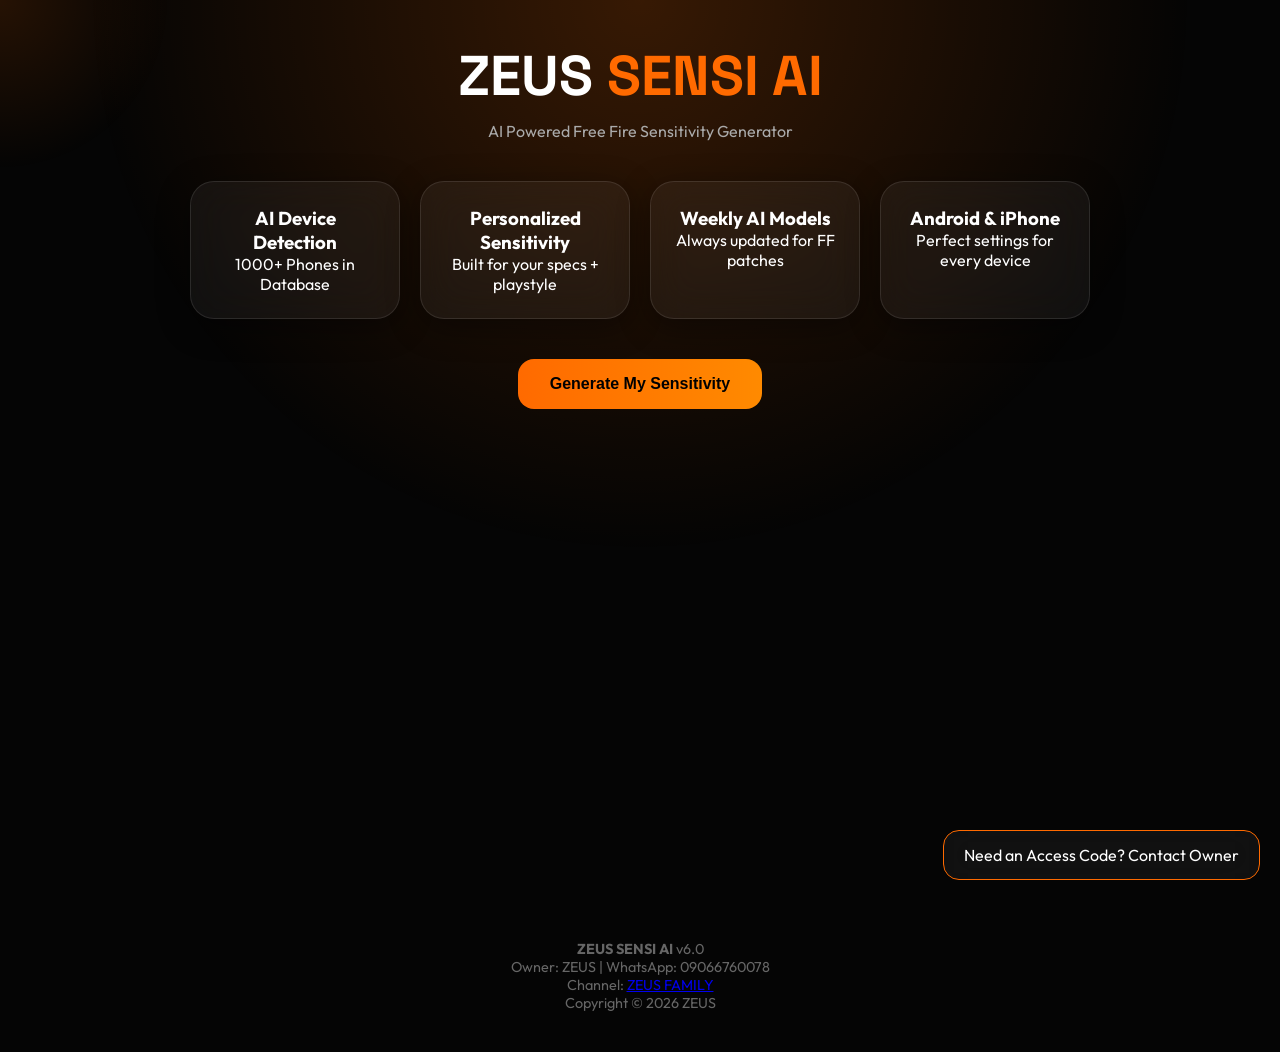
==== commit 7b4bdb61: "Update index.html" ====
--- a/index.html
+++ b/index.html
@@ -2,8 +2,8 @@
 <html lang="en">
 <head>
 <meta charset="UTF-8">
-<meta name="viewport" content="width=device-width, initial-scale=1.0">
-<title>ZEUS SENSI AI | AI Powered Free Fire Sensitivity</title>
+<meta name="viewport" content="width=device-width, initial-scale=1.0, user-scalable=no">
+<title>ZEUS SENSI AI v6.0 | AI Powered Free Fire Sensitivity</title>
 <link href="https://fonts.googleapis.com/css2?family=Outfit:wght@400;600;800&family=Space+Grotesk:wght@400;700&display=swap" rel="stylesheet">
 <link rel="stylesheet" href="style.css">
 </head>
@@ -13,21 +13,22 @@
 <div class="glow"></div>
 <div id="toast"></div>
 
+<!-- LANDING -->
 <section id="landing" class="page active">
   <div class="container center">
     <h1 class="logo reveal">ZEUS <span>SENSI AI</span></h1>
     <p class="subtitle reveal">AI Powered Free Fire Sensitivity Generator</p>
     <div class="features">
-      <div class="glass-card reveal"><h3>AI Device Detection</h3><p>Auto-detect specs for max headshots</p></div>
-      <div class="glass-card reveal"><h3>Personalized Sensitivity</h3><p>Built for your phone + playstyle</p></div>
-      <div class="glass-card reveal"><h3>Weekly AI Models</h3><p>Always updated for new FF patches</p></div>
+      <div class="glass-card reveal"><h3>AI Device Detection</h3><p>1000+ Phones in Database</p></div>
+      <div class="glass-card reveal"><h3>Personalized Sensitivity</h3><p>Built for your specs + playstyle</p></div>
+      <div class="glass-card reveal"><h3>Weekly AI Models</h3><p>Always updated for FF patches</p></div>
       <div class="glass-card reveal"><h3>Android & iPhone</h3><p>Perfect settings for every device</p></div>
     </div>
     <button class="cta-btn ripple reveal" onclick="showPage('gate')">Generate My Sensitivity</button>
-    <div class="scroll-indicator">↓</div>
   </div>
 </section>
 
+<!-- GATE -->
 <section id="gate" class="page">
   <div class="container center">
     <div class="glass-card unlock-card reveal">
@@ -39,15 +40,16 @@
   </div>
 </section>
 
+<!-- ACCESS CODE -->
 <section id="access" class="page">
   <div class="container center">
     <div class="glass-card unlock-card reveal">
       <h2>Enter Access Code</h2>
-      <div class="pin-inputs">
-        <input type="tel" maxlength="1" oninput="movePin(this,0)">
-        <input type="tel" maxlength="1" oninput="movePin(this,1)">
-        <input type="tel" maxlength="1" oninput="movePin(this,2)">
-        <input type="tel" maxlength="1" oninput="movePin(this,3)">
+      <div class="pin-inputs" id="pinBox">
+        <input type="tel" maxlength="1" inputmode="numeric">
+        <input type="tel" maxlength="1" inputmode="numeric">
+        <input type="tel" maxlength="1" inputmode="numeric">
+        <input type="tel" maxlength="1" inputmode="numeric">
       </div>
       <p id="pin-error"></p>
       <button class="cta-btn ripple" onclick="checkPin()">Unlock Generator</button>
@@ -55,31 +57,36 @@
   </div>
 </section>
 
+<!-- GENERATOR -->
 <section id="generator" class="page">
   <div class="container">
     <h2 class="reveal">AI Sensitivity Generator</h2>
     <div class="search-wrap reveal">
-      <input type="text" id="deviceSearch" placeholder="Search your phone..." onkeyup="showSuggestions(this.value)">
+      <input type="text" id="deviceSearch" placeholder="Search your phone... e.g. s24, iphone, tecno" autocomplete="off">
       <div id="suggestions" class="glass-card suggestions"></div>
     </div>
-    <div id="deviceSpecs" class="glass-card specs reveal"></div>
+    <div id="deviceSpecs" class="glass-card specs reveal" style="display:none"></div>
+    
     <div class="settings-grid">
       <div class="reveal"><h4>Playing Style</h4><div class="toggles" id="styleToggles"></div></div>
       <div class="reveal"><h4>Finger Setup</h4><div class="toggles" id="fingerToggles"></div></div>
       <div class="reveal"><h4>Gyroscope</h4><div class="toggles" id="gyroToggles"></div></div>
     </div>
-    <button class="cta-btn ripple reveal" onclick="startAI()">Generate With AI</button>
+    <button class="cta-btn ripple reveal" id="generateBtn" disabled>Generate With AI</button>
   </div>
 </section>
 
+<!-- AI ANALYSIS -->
 <section id="ai" class="page">
   <div class="container center">
     <div class="ai-scan"></div>
     <h2 id="ai-text">AI Detecting Device...</h2>
     <div class="progress-bar"><div id="progress"></div></div>
+    <p id="progress-percent">0%</p>
   </div>
 </section>
 
+<!-- RESULTS -->
 <section id="results" class="page">
   <div class="container">
     <div class="glass-card result-card reveal">
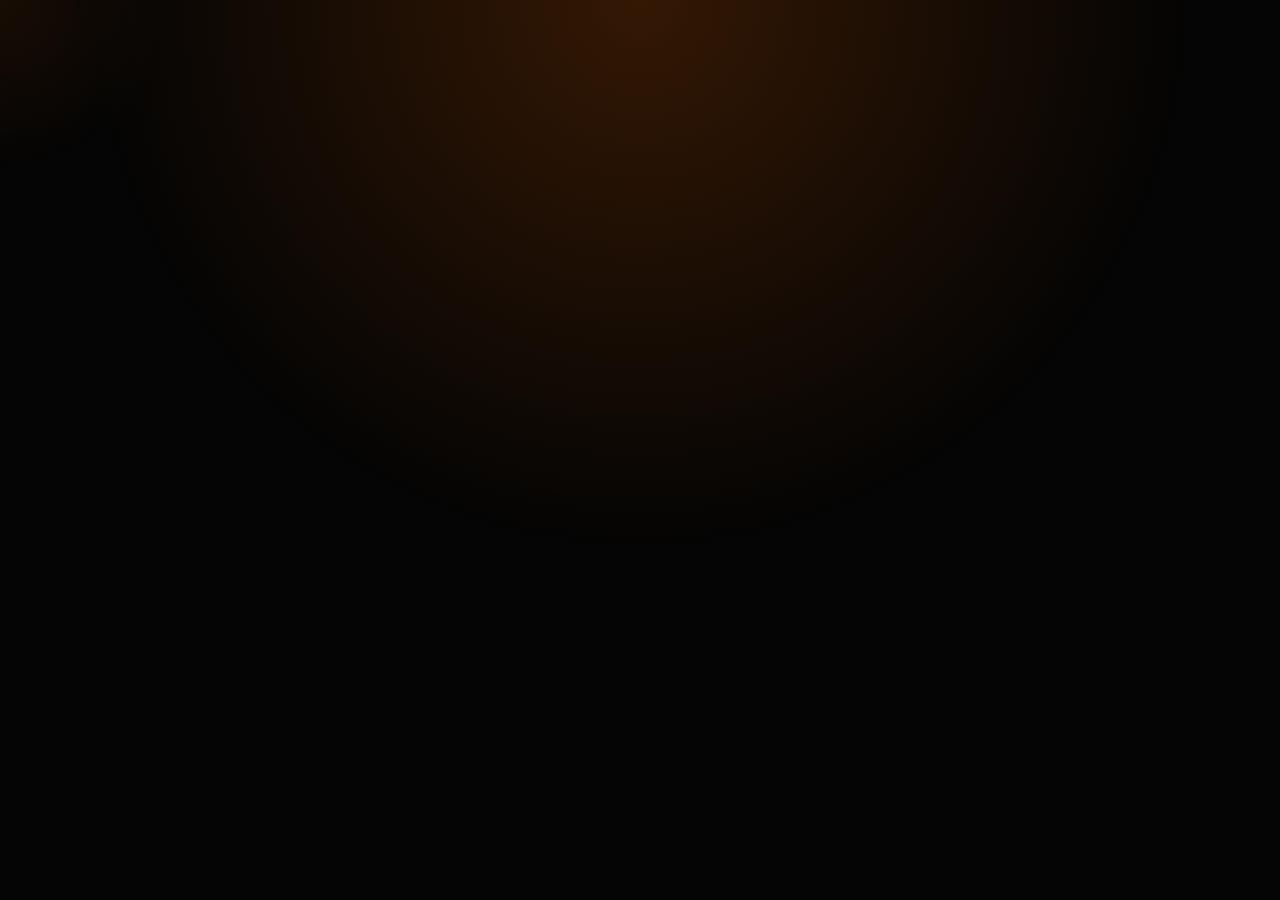
==== commit 8f72617e: "Clean up index.html by removing unused elements Removed unnecessary settings options and footer deta" ====
--- a/index.html
+++ b/index.html
@@ -62,16 +62,10 @@
   <div class="container">
     <h2 class="reveal">AI Sensitivity Generator</h2>
     <div class="search-wrap reveal">
-      <input type="text" id="deviceSearch" placeholder="Search your phone... e.g. s24, iphone, tecno" autocomplete="off">
+      <input type="text" id="deviceSearch" placeholder="Search your phone... e.g. iphone 13, s24, tecno" autocomplete="off">
       <div id="suggestions" class="glass-card suggestions"></div>
     </div>
     <div id="deviceSpecs" class="glass-card specs reveal" style="display:none"></div>
-    
-    <div class="settings-grid">
-      <div class="reveal"><h4>Playing Style</h4><div class="toggles" id="styleToggles"></div></div>
-      <div class="reveal"><h4>Finger Setup</h4><div class="toggles" id="fingerToggles"></div></div>
-      <div class="reveal"><h4>Gyroscope</h4><div class="toggles" id="gyroToggles"></div></div>
-    </div>
     <button class="cta-btn ripple reveal" id="generateBtn" disabled>Generate With AI</button>
   </div>
 </section>
@@ -95,24 +89,8 @@
       <div id="resultSensi" class="sensi-grid"></div>
       <div class="btn-row">
         <button class="cta-btn ripple" onclick="copySensi()">Copy Sensitivity</button>
-        <button class="cta-btn secondary ripple" onclick="exportPNG()">Export PNG</button>
-        <button class="cta-btn secondary ripple" onclick="saveFavorite()">Save Favorite</button>
       </div>
     </div>
-    <div id="history" class="glass-card reveal"></div>
     <button class="cta-btn secondary ripple" onclick="showPage('generator')">← Generate Again</button>
   </div>
-</section>
-
-<a href="https://wa.me/2349066760078" target="_blank" class="support-btn ripple">Need an Access Code? Contact Owner</a>
-
-<footer>
-  <p><b>ZEUS SENSI AI</b> v6.0</p>
-  <p>Owner: ZEUS | WhatsApp: 09066760078</p>
-  <p>Channel: <a href="https://whatsapp.com/channel/0029VbCsw0SGE56rCTPaXd06" target="_blank">ZEUS FAMILY</a></p>
-  <p>Copyright © 2026 ZEUS</p>
-</footer>
-
-<script src="script.js"></script>
-</body>
-</html>
+</
--- a/style.css
+++ b/style.css
@@ -1,46 +1,52 @@
 :root{--bg:#050505;--gray:#111;--orange:#FF6A00;--text:#fff;--glass:rgba(255,255,255,0.05);--radius:24px;--font1:'Outfit';--font2:'Space Grotesk';}
-*{margin:0;padding:0;box-sizing:border-box;cursor:none}
+*{margin:0;padding:0;box-sizing:border-box}
 body{background:var(--bg);color:var(--text);font-family:var(--font1);overflow-x:hidden}
-.mouse-glow{position:fixed;width:400px;height:400px;background:radial-gradient(circle,#FF6A0022,transparent 60%);border-radius:50%;pointer-events:none;z-index:-1;transform:translate(-50%,-50%)}
-.glow{position:fixed;top:0;left:0;width:100%;height:100%;background:radial-gradient(circle at 50% 0%, #FF6A0033, transparent 50%);pointer-events:none;z-index:-2}
+.mouse-glow{position:fixed;width:400px;height:400px;background:radial-gradient(circle,#FF6A0015,transparent 60%);border-radius:50%;pointer-events:none;z-index:-1;transform:translate(-50%,-50%);transition:.1s}
+.glow{position:fixed;top:0;left:0;width:100%;height:100%;background:radial-gradient(circle at 50% 0%, #FF6A0030, transparent 50%);pointer-events:none;z-index:-2}
 #particles{position:fixed;width:100%;height:100%;z-index:-3}
-.page{display:none;min-height:100vh;padding:40px 20px;animation:fadeIn.6s}
+.page{display:none;min-height:100vh;padding:40px 20px;animation:fadeIn.5s ease}
 .page.active{display:block}
 .container{max-width:900px;margin:0 auto}
 .center{text-align:center}
-.logo{font-size:3.5rem;font-weight:800;font-family:var(--font2)}
-.logo span{color:var(--orange)}
+.logo{font-size:3.5rem;font-weight:800;font-family:var(--font2);background:linear-gradient(90deg,#fff,var(--orange));-webkit-background-clip:text;-webkit-text-fill-color:transparent}
 .subtitle{color:#aaa;margin:10px 0 40px}
-.glass-card{background:var(--glass);backdrop-filter:blur(20px);border-radius:var(--radius);padding:24px;border:1px solid rgba(255,255,255,0.1);box-shadow:0 8px 32px rgba(0,0,0,0.4);transition:.3s}
-.glass-card:hover{transform:translateY(-5px);box-shadow:0 12px 40px #FF6A0022}
+.glass-card{background:var(--glass);backdrop-filter:blur(20px);border-radius:var(--radius);padding:24px;border:1px solid rgba(255,255,255,0.08);box-shadow:0 8px 32px rgba(0,0,0,0.4);transition:.3s}
+.glass-card:hover{transform:translateY(-5px);border-color:var(--orange)}
 .features{display:grid;grid-template-columns:repeat(auto-fit,minmax(200px,1fr));gap:20px;margin-bottom:40px}
 .cta-btn{position:relative;overflow:hidden;background:linear-gradient(90deg,var(--orange),#ff8a00);color:#000;border:none;padding:16px 32px;border-radius:16px;font-weight:700;font-size:1rem;cursor:pointer;transition:.2s}
+.cta-btn:disabled{opacity:.4;cursor:not-allowed}
 .cta-btn:active{transform:scale(0.96)}
 .cta-btn.secondary{background:var(--glass);color:var(--text);border:1px solid var(--orange)}
-.ripple-effect{position:absolute;border-radius:50%;background:rgba(255,255,255,0.4);transform:scale(0);animation:ripple.6s linear}
+.ripple-effect{position:absolute;border-radius:50%;background:rgba(255,255,255,0.3);transform:scale(0);animation:ripple.6s linear}
 @keyframes ripple{to{transform:scale(4);opacity:0}}
 .unlock-card{max-width:500px;margin:0 auto}
 .pin-inputs{display:flex;gap:12px;justify-content:center;margin:20px 0}
-.pin-inputs input{width:60px;height:60px;text-align:center;font-size:2rem;background:var(--gray);border:2px solid #333;border-radius:12px;color:var(--text)}
+.pin-inputs input{width:60px;height:60px;text-align:center;font-size:2rem;background:var(--gray);border:2px solid #333;border-radius:12px;color:var(--text);transition:.2s}
+.pin-inputs input:focus{border-color:var(--orange);outline:none}
 .search-wrap{position:relative;margin:20px 0}
 #deviceSearch{width:100%;padding:18px;border-radius:16px;background:var(--gray);border:1px solid #333;color:var(--text);font-size:1rem}
-.suggestions{position:absolute;width:100%;max-height:200px;overflow-y:auto;display:none;z-index:10}
-.suggestions div{padding:12px;cursor:pointer}
-.suggestions div:hover{background:var(--orange);color:#000}
+#deviceSearch:focus{border-color:var(--orange);outline:none}
+.suggestions{position:absolute;width:100%;max-height:300px;overflow-y:auto;display:none;z-index:10;margin-top:8px}
+.suggestions div{padding:14px;cursor:pointer;display:flex;justify-content:space-between;border-bottom:1px solid #222}
+.suggestions div:hover,.suggestions div.active{background:var(--orange);color:#000}
+.suggestions b{color:var(--orange)}
 .toggles{display:flex;gap:10px;flex-wrap:wrap}
-.toggle-btn{padding:10px 18px;border-radius:12px;background:var(--gray);border:1px solid #333;cursor:pointer;transition:.2s}
-.toggle-btn.active{background:var(--orange);color:#000}
+.toggle-btn{padding:10px 18px;border-radius:12px;background:var(--gray);border:1px solid #333;cursor:pointer;transition:.2s;color:var(--text)}
+.toggle-btn.active{background:var(--orange);color:#000;border-color:var(--orange)}
 .progress-bar{width:100%;height:8px;background:var(--gray);border-radius:10px;overflow:hidden;margin-top:20px}
 #progress{height:100%;width:0%;background:linear-gradient(90deg,var(--orange),#ff8a00);transition:width.2s}
 .sensi-grid{display:grid;grid-template-columns:repeat(2,1fr);gap:12px;margin:20px 0}
-.support-btn{position:fixed;bottom:20px;right:20px;padding:14px 20px;background:var(--glass);backdrop-filter:blur(20px);border-radius:16px;border:1px solid var(--orange);color:var(--text);text-decoration:none;z-index:100}
+.support-btn{position:fixed;bottom:20px;right:20px;padding:14px 20px;background:var(--glass);backdrop-filter:blur(20px);border-radius:16px;border:1px solid var(--orange);color:var(--text);text-decoration:none;z-index:100;font-weight:600}
 footer{text-align:center;padding:40px 20px;color:#666;font-size:.9rem}
-#toast{position:fixed;top:20px;right:20px;background:var(--orange);color:#000;padding:14px 20px;border-radius:12px;display:none;z-index:999;font-weight:600}
+#toast{position:fixed;top:20px;right:20px;background:var(--orange);color:#000;padding:14px 20px;border-radius:12px;display:none;z-index:999;font-weight:600;animation:slideIn.3s}
 .reveal{opacity:0;transform:translateY(20px);transition:1s}
 .reveal.active{opacity:1;transform:translateY(0)}
 .ai-scan{width:200px;height:200px;border:2px solid var(--orange);border-radius:50%;margin:0 auto 20px;animation:scan 2s infinite}
 @keyframes scan{0%{box-shadow:0 0 0 0 #FF6A0044}100%{box-shadow:0 0 0 40px transparent}}
 @keyframes fadeIn{from{opacity:0;transform:translateY(10px)}to{opacity:1;transform:translateY(0)}}
-@keyframes shake{0%,100%{transform:translateX(0)}25%{transform:translateX(-5px)}75%{transform:translateX(5px)}}
+@keyframes slideIn{from{transform:translateX(100%)}to{transform:translateX(0)}}
+@keyframes shake{0%,100%{transform:translateX(0)}25%{transform:translateX(-8px)}75%{transform:translateX(8px)}}
 .shake{animation:shake.4s}
-@media(max-width:600px){.logo{font-size:2.5rem}.sensi-grid{grid-template-columns:1fr} *{cursor:auto}}
+.green-glow{border-color:#00ff88 !important;box-shadow:0 0 20px #00ff88}
+.red-glow{border-color:#ff0044 !important;box-shadow:0 0 20px #ff0044}
+@media(max-width:600px){.logo{font-size:2.5rem}.sensi-grid{grid-template-columns:1fr}}
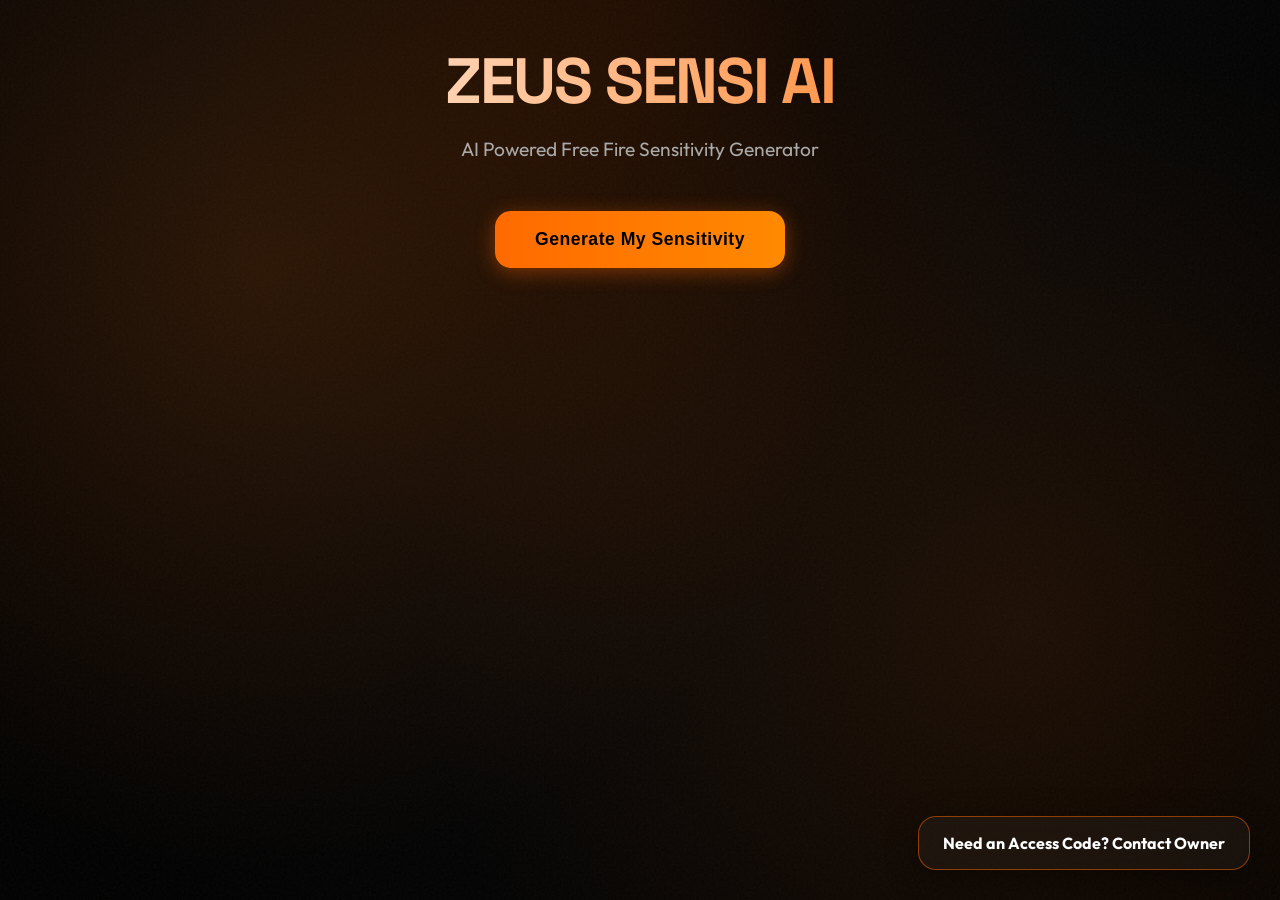
==== commit e57d4aa0: "Update index.html" ====
--- a/index.html
+++ b/index.html
@@ -2,95 +2,80 @@
 <html lang="en">
 <head>
 <meta charset="UTF-8">
-<meta name="viewport" content="width=device-width, initial-scale=1.0, user-scalable=no">
-<title>ZEUS SENSI AI v6.0 | AI Powered Free Fire Sensitivity</title>
+<meta name="viewport" content="width=device-width, initial-scale=1.0">
+<title>ZEUS SENSI AI v6.0</title>
 <link href="https://fonts.googleapis.com/css2?family=Outfit:wght@400;600;800&family=Space+Grotesk:wght@400;700&display=swap" rel="stylesheet">
 <link rel="stylesheet" href="style.css">
 </head>
 <body>
-<canvas id="particles"></canvas>
-<div class="mouse-glow"></div>
-<div class="glow"></div>
+<div class="bg-gradient"></div>
 <div id="toast"></div>
 
-<!-- LANDING -->
 <section id="landing" class="page active">
   <div class="container center">
-    <h1 class="logo reveal">ZEUS <span>SENSI AI</span></h1>
-    <p class="subtitle reveal">AI Powered Free Fire Sensitivity Generator</p>
-    <div class="features">
-      <div class="glass-card reveal"><h3>AI Device Detection</h3><p>1000+ Phones in Database</p></div>
-      <div class="glass-card reveal"><h3>Personalized Sensitivity</h3><p>Built for your specs + playstyle</p></div>
-      <div class="glass-card reveal"><h3>Weekly AI Models</h3><p>Always updated for FF patches</p></div>
-      <div class="glass-card reveal"><h3>Android & iPhone</h3><p>Perfect settings for every device</p></div>
-    </div>
-    <button class="cta-btn ripple reveal" onclick="showPage('gate')">Generate My Sensitivity</button>
+    <h1 class="logo">ZEUS <span>SENSI AI</span></h1>
+    <p class="subtitle">AI Powered Free Fire Sensitivity Generator</p>
+    <button class="cta-btn" onclick="showPage('gate')">Generate My Sensitivity</button>
   </div>
 </section>
 
-<!-- GATE -->
 <section id="gate" class="page">
   <div class="container center">
-    <div class="glass-card unlock-card reveal">
+    <div class="glass-card">
       <h2>Join Official Community</h2>
-      <p>Stay updated with the newest AI sensitivity profiles.</p>
-      <a href="https://whatsapp.com/channel/0029VbCsw0SGE56rCTPaXd06" target="_blank" class="cta-btn ripple">JOIN ZEUS FAMILY CHANNEL</a>
-      <button class="cta-btn secondary ripple" onclick="showPage('access')">Already Joined? Continue →</button>
+      <a href="https://whatsapp.com/channel/0029VbCsw0SGE56rCTPaXd06" target="_blank" class="cta-btn">JOIN ZEUS FAMILY CHANNEL</a>
+      <button class="cta-btn secondary" onclick="showPage('access')">Already Joined? Continue →</button>
     </div>
   </div>
 </section>
 
-<!-- ACCESS CODE -->
 <section id="access" class="page">
   <div class="container center">
-    <div class="glass-card unlock-card reveal">
+    <div class="glass-card">
       <h2>Enter Access Code</h2>
       <div class="pin-inputs" id="pinBox">
-        <input type="tel" maxlength="1" inputmode="numeric">
-        <input type="tel" maxlength="1" inputmode="numeric">
-        <input type="tel" maxlength="1" inputmode="numeric">
-        <input type="tel" maxlength="1" inputmode="numeric">
+        <input type="tel" maxlength="1">
+        <input type="tel" maxlength="1">
+        <input type="tel" maxlength="1">
+        <input type="tel" maxlength="1">
       </div>
       <p id="pin-error"></p>
-      <button class="cta-btn ripple" onclick="checkPin()">Unlock Generator</button>
+      <button class="cta-btn" onclick="checkPin()">Unlock Generator</button>
     </div>
   </div>
 </section>
 
-<!-- GENERATOR -->
 <section id="generator" class="page">
   <div class="container">
-    <h2 class="reveal">AI Sensitivity Generator</h2>
-    <div class="search-wrap reveal">
-      <input type="text" id="deviceSearch" placeholder="Search your phone... e.g. iphone 13, s24, tecno" autocomplete="off">
-      <div id="suggestions" class="glass-card suggestions"></div>
-    </div>
-    <div id="deviceSpecs" class="glass-card specs reveal" style="display:none"></div>
-    <button class="cta-btn ripple reveal" id="generateBtn" disabled>Generate With AI</button>
+    <h2>AI Sensitivity Generator</h2>
+    <input type="text" id="deviceSearch" placeholder="Search your phone... e.g. iphone 13, s24, tecno">
+    <div id="suggestions" class="glass-card suggestions"></div>
+    <div id="deviceSpecs" class="glass-card" style="display:none"></div>
+    <button class="cta-btn" id="generateBtn" disabled>Generate With AI</button>
   </div>
 </section>
 
-<!-- AI ANALYSIS -->
 <section id="ai" class="page">
   <div class="container center">
-    <div class="ai-scan"></div>
     <h2 id="ai-text">AI Detecting Device...</h2>
     <div class="progress-bar"><div id="progress"></div></div>
-    <p id="progress-percent">0%</p>
   </div>
 </section>
 
-<!-- RESULTS -->
 <section id="results" class="page">
   <div class="container">
-    <div class="glass-card result-card reveal">
+    <div class="glass-card">
       <h2>Your AI Sensitivity Profile</h2>
       <div id="resultSpecs"></div>
       <div id="resultSensi" class="sensi-grid"></div>
-      <div class="btn-row">
-        <button class="cta-btn ripple" onclick="copySensi()">Copy Sensitivity</button>
-      </div>
+      <button class="cta-btn" onclick="copySensi()">Copy Sensitivity</button>
     </div>
-    <button class="cta-btn secondary ripple" onclick="showPage('generator')">← Generate Again</button>
+    <button class="cta-btn secondary" onclick="showPage('generator')">← Generate Again</button>
   </div>
-</
+</section>
+
+<a href="https://wa.me/2349066760078" target="_blank" class="support-btn">Need an Access Code? Contact Owner</a>
+
+<script src="script.js"></script>
+</body>
+</html>
--- a/style.css
+++ b/style.css
@@ -1,52 +1,239 @@
-:root{--bg:#050505;--gray:#111;--orange:#FF6A00;--text:#fff;--glass:rgba(255,255,255,0.05);--radius:24px;--font1:'Outfit';--font2:'Space Grotesk';}
+:root{
+  --bg:#050505;
+  --gray:#111;
+  --orange:#FF6A00;
+  --text:#fff;
+  --glass:rgba(255,255,255,0.04);
+  --radius:24px;
+  --font1:'Outfit';
+  --font2:'Space Grotesk';
+}
+
 *{margin:0;padding:0;box-sizing:border-box}
-body{background:var(--bg);color:var(--text);font-family:var(--font1);overflow-x:hidden}
-.mouse-glow{position:fixed;width:400px;height:400px;background:radial-gradient(circle,#FF6A0015,transparent 60%);border-radius:50%;pointer-events:none;z-index:-1;transform:translate(-50%,-50%);transition:.1s}
-.glow{position:fixed;top:0;left:0;width:100%;height:100%;background:radial-gradient(circle at 50% 0%, #FF6A0030, transparent 50%);pointer-events:none;z-index:-2}
-#particles{position:fixed;width:100%;height:100%;z-index:-3}
-.page{display:none;min-height:100vh;padding:40px 20px;animation:fadeIn.5s ease}
+body{
+  background: radial-gradient(ellipse at top, #1a0a00 0%, #050505 50%, #000 100%);
+  color:var(--text);
+  font-family:var(--font1);
+  overflow-x:hidden;
+  min-height:100vh;
+}
+
+/* ANIMATED PREMIUM BACKGROUND */
+body::before{
+  content:'';
+  position:fixed;
+  top:0;left:0;width:100%;height:100%;
+  background: 
+    radial-gradient(circle at 20% 30%, rgba(255,106,0,0.15) 0%, transparent 50%),
+    radial-gradient(circle at 80% 70%, rgba(255,106,0,0.1) 0%, transparent 50%);
+  animation: bgMove 20s ease-in-out infinite;
+  z-index:-4;
+}
+@keyframes bgMove{
+  0%,100%{transform:scale(1) rotate(0deg)}
+  50%{transform:scale(1.1) rotate(5deg)}
+}
+
+/* GRAIN TEXTURE */
+body::after{
+  content:'';
+  position:fixed;
+  top:0;left:0;width:100%;height:100%;
+  background-image: url("data:image/svg+xml,%3Csvg viewBox='0 0 400 400' xmlns='http://www.w3.org/2000/svg'%3E%3Cfilter id='noiseFilter'%3E%3CfeTurbulence type='fractalNoise' baseFrequency='0.9' numOctaves='4' /%3E%3C/filter%3E%3Crect width='100%25' height='100%25' filter='url(%23noiseFilter)' opacity='0.04'/%3E%3C/svg%3E");
+  pointer-events:none;
+  z-index:-3;
+}
+
+.mouse-glow{
+  position:fixed;width:600px;height:600px;
+  background:radial-gradient(circle,rgba(255,106,0,0.12),transparent 70%);
+  border-radius:50%;pointer-events:none;z-index:-1;
+  transform:translate(-50%,-50%);transition:.15s ease-out;
+  filter:blur(40px);
+}
+
+.glow{
+  position:fixed;top:0;left:0;width:100%;height:100%;
+  background:radial-gradient(circle at 50% 0%, #FF6A0040, transparent 60%);
+  pointer-events:none;z-index:-2
+}
+
+#particles{position:fixed;width:100%;height:100%;z-index:-3;opacity:0.6}
+
+.page{display:none;min-height:100vh;padding:40px 20px;animation:fadeInUp .8s cubic-bezier(.16,1,.3,1)}
 .page.active{display:block}
-.container{max-width:900px;margin:0 auto}
+
+.container{max-width:1000px;margin:0 auto}
 .center{text-align:center}
-.logo{font-size:3.5rem;font-weight:800;font-family:var(--font2);background:linear-gradient(90deg,#fff,var(--orange));-webkit-background-clip:text;-webkit-text-fill-color:transparent}
-.subtitle{color:#aaa;margin:10px 0 40px}
-.glass-card{background:var(--glass);backdrop-filter:blur(20px);border-radius:var(--radius);padding:24px;border:1px solid rgba(255,255,255,0.08);box-shadow:0 8px 32px rgba(0,0,0,0.4);transition:.3s}
-.glass-card:hover{transform:translateY(-5px);border-color:var(--orange)}
-.features{display:grid;grid-template-columns:repeat(auto-fit,minmax(200px,1fr));gap:20px;margin-bottom:40px}
-.cta-btn{position:relative;overflow:hidden;background:linear-gradient(90deg,var(--orange),#ff8a00);color:#000;border:none;padding:16px 32px;border-radius:16px;font-weight:700;font-size:1rem;cursor:pointer;transition:.2s}
+
+.logo{
+  font-size:4rem;font-weight:800;font-family:var(--font2);
+  background:linear-gradient(90deg,#fff 0%, var(--orange) 50%, #fff 100%);
+  background-size:200% auto;
+  -webkit-background-clip:text;-webkit-text-fill-color:transparent;
+  animation: shine 3s linear infinite;
+  letter-spacing:-2px;
+}
+@keyframes shine{to{background-position:200% center}}
+
+.subtitle{color:#aaa;margin:15px 0 50px;font-size:1.2rem;font-weight:400}
+
+.glass-card{
+  background:var(--glass);
+  backdrop-filter:blur(30px) saturate(180%);
+  -webkit-backdrop-filter:blur(30px) saturate(180%);
+  border-radius:var(--radius);
+  padding:28px;
+  border:1px solid rgba(255,255,255,0.08);
+  box-shadow:0 8px 32px rgba(0,0,0,0.4), inset 0 1px 0 rgba(255,255,255,0.05);
+  transition:.4s cubic-bezier(.16,1,.3,1);
+}
+.glass-card:hover{
+  transform:translateY(-8px);
+  border-color:rgba(255,106,0,0.4);
+  box-shadow:0 20px 60px rgba(255,106,0,0.2), inset 0 1px 0 rgba(255,255,255,0.1);
+}
+
+.features{
+  display:grid;
+  grid-template-columns:repeat(auto-fit,minmax(220px,1fr));
+  gap:24px;margin-bottom:50px
+}
+
+.cta-btn{
+  position:relative;overflow:hidden;
+  background:linear-gradient(90deg,var(--orange),#ff8a00);
+  color:#000;border:none;padding:18px 40px;
+  border-radius:16px;font-weight:800;font-size:1.1rem;
+  cursor:pointer;transition:.3s cubic-bezier(.16,1,.3,1);
+  box-shadow:0 4px 20px rgba(255,106,0,0.4);
+  letter-spacing:0.5px;
+}
+.cta-btn:hover{transform:scale(1.05);box-shadow:0 8px 30px rgba(255,106,0,0.6)}
+.cta-btn:active{transform:scale(0.96)}
 .cta-btn:disabled{opacity:.4;cursor:not-allowed}
-.cta-btn:active{transform:scale(0.96)}
-.cta-btn.secondary{background:var(--glass);color:var(--text);border:1px solid var(--orange)}
-.ripple-effect{position:absolute;border-radius:50%;background:rgba(255,255,255,0.3);transform:scale(0);animation:ripple.6s linear}
+.cta-btn.secondary{
+  background:var(--glass);color:var(--text);
+  border:1px solid rgba(255,106,0,0.5);
+  box-shadow:none
+}
+.cta-btn.secondary:hover{border-color:var(--orange);background:rgba(255,106,0,0.1)}
+
+.ripple-effect{
+  position:absolute;border-radius:50%;
+  background:rgba(255,255,255,0.3);
+  transform:scale(0);animation:ripple .6s linear
+}
 @keyframes ripple{to{transform:scale(4);opacity:0}}
+
 .unlock-card{max-width:500px;margin:0 auto}
-.pin-inputs{display:flex;gap:12px;justify-content:center;margin:20px 0}
-.pin-inputs input{width:60px;height:60px;text-align:center;font-size:2rem;background:var(--gray);border:2px solid #333;border-radius:12px;color:var(--text);transition:.2s}
-.pin-inputs input:focus{border-color:var(--orange);outline:none}
-.search-wrap{position:relative;margin:20px 0}
-#deviceSearch{width:100%;padding:18px;border-radius:16px;background:var(--gray);border:1px solid #333;color:var(--text);font-size:1rem}
-#deviceSearch:focus{border-color:var(--orange);outline:none}
-.suggestions{position:absolute;width:100%;max-height:300px;overflow-y:auto;display:none;z-index:10;margin-top:8px}
-.suggestions div{padding:14px;cursor:pointer;display:flex;justify-content:space-between;border-bottom:1px solid #222}
-.suggestions div:hover,.suggestions div.active{background:var(--orange);color:#000}
-.suggestions b{color:var(--orange)}
-.toggles{display:flex;gap:10px;flex-wrap:wrap}
-.toggle-btn{padding:10px 18px;border-radius:12px;background:var(--gray);border:1px solid #333;cursor:pointer;transition:.2s;color:var(--text)}
-.toggle-btn.active{background:var(--orange);color:#000;border-color:var(--orange)}
-.progress-bar{width:100%;height:8px;background:var(--gray);border-radius:10px;overflow:hidden;margin-top:20px}
-#progress{height:100%;width:0%;background:linear-gradient(90deg,var(--orange),#ff8a00);transition:width.2s}
-.sensi-grid{display:grid;grid-template-columns:repeat(2,1fr);gap:12px;margin:20px 0}
-.support-btn{position:fixed;bottom:20px;right:20px;padding:14px 20px;background:var(--glass);backdrop-filter:blur(20px);border-radius:16px;border:1px solid var(--orange);color:var(--text);text-decoration:none;z-index:100;font-weight:600}
-footer{text-align:center;padding:40px 20px;color:#666;font-size:.9rem}
-#toast{position:fixed;top:20px;right:20px;background:var(--orange);color:#000;padding:14px 20px;border-radius:12px;display:none;z-index:999;font-weight:600;animation:slideIn.3s}
-.reveal{opacity:0;transform:translateY(20px);transition:1s}
-.reveal.active{opacity:1;transform:translateY(0)}
-.ai-scan{width:200px;height:200px;border:2px solid var(--orange);border-radius:50%;margin:0 auto 20px;animation:scan 2s infinite}
-@keyframes scan{0%{box-shadow:0 0 0 0 #FF6A0044}100%{box-shadow:0 0 0 40px transparent}}
-@keyframes fadeIn{from{opacity:0;transform:translateY(10px)}to{opacity:1;transform:translateY(0)}}
+
+.pin-inputs{display:flex;gap:16px;justify-content:center;margin:30px 0}
+.pin-inputs input{
+  width:70px;height:70px;text-align:center;
+  font-size:2.2rem;font-weight:700;
+  background:var(--gray);
+  border:2px solid #333;border-radius:16px;
+  color:var(--text);transition:.2s
+}
+.pin-inputs input:focus{
+  border-color:var(--orange);
+  box-shadow:0 0 20px rgba(255,106,0,0.3);
+  outline:none;transform:scale(1.05)
+}
+
+.search-wrap{position:relative;margin:30px 0}
+#deviceSearch{
+  width:100%;padding:20px 24px;
+  border-radius:18px;background:var(--gray);
+  border:2px solid #222;color:var(--text);
+  font-size:1.1rem;font-weight:500;transition:.3s
+}
+#deviceSearch:focus{
+  border-color:var(--orange);
+  box-shadow:0 0 30px rgba(255,106,0,0.2);
+  outline:none
+}
+
+.suggestions{
+  position:absolute;width:100%;max-height:350px;
+  overflow-y:auto;display:none;z-index:10;margin-top:12px
+}
+.suggestions div{
+  padding:16px 20px;cursor:pointer;
+  display:flex;justify-content:space-between;
+  border-bottom:1px solid rgba(255,255,255,0.05);
+  transition:.2s
+}
+.suggestions div:hover,.suggestions div.active{
+  background:var(--orange);color:#000
+}
+
+.sensi-grid{
+  display:grid;grid-template-columns:repeat(2,1fr);
+  gap:16px;margin:30px 0
+}
+
+.support-btn{
+  position:fixed;bottom:30px;right:30px;
+  padding:16px 24px;
+  background:var(--glass);
+  backdrop-filter:blur(30px);
+  border-radius:18px;
+  border:1px solid rgba(255,106,0,0.5);
+  color:var(--text);text-decoration:none;
+  z-index:100;font-weight:700;
+  box-shadow:0 8px 32px rgba(0,0,0,0.4);
+  transition:.3s
+}
+.support-btn:hover{
+  border-color:var(--orange);
+  transform:translateY(-3px);
+  box-shadow:0 12px 40px rgba(255,106,0,0.3)
+}
+
+#toast{
+  position:fixed;top:30px;right:30px;
+  background:var(--orange);color:#000;
+  padding:16px 24px;border-radius:14px;
+  display:none;z-index:999;font-weight:700;
+  box-shadow:0 8px 30px rgba(255,106,0,0.5);
+  animation:slideIn .4s cubic-bezier(.16,1,.3,1)
+}
+
+.progress-bar{
+  width:100%;height:10px;
+  background:var(--gray);border-radius:20px;
+  overflow:hidden;margin-top:30px;
+  box-shadow:inset 0 2px 4px rgba(0,0,0,0.4)
+}
+#progress{
+  height:100%;width:0%;
+  background:linear-gradient(90deg,var(--orange),#ffaa00);
+  box-shadow:0 0 20px var(--orange);
+  transition:width .3s ease
+}
+
+.ai-scan{
+  width:240px;height:240px;
+  border:3px solid var(--orange);
+  border-radius:50%;margin:0 auto 30px;
+  animation:scan 2s ease-in-out infinite;
+  box-shadow:0 0 40px rgba(255,106,0,0.4)
+}
+@keyframes scan{
+  0%{box-shadow:0 0 0 0 rgba(255,106,0,0.6)}
+ 100%{box-shadow:0 0 0 60px transparent}
+}
+
+@keyframes fadeInUp{from{opacity:0;transform:translateY(30px)}to{opacity:1;transform:translateY(0)}}
 @keyframes slideIn{from{transform:translateX(100%)}to{transform:translateX(0)}}
-@keyframes shake{0%,100%{transform:translateX(0)}25%{transform:translateX(-8px)}75%{transform:translateX(8px)}}
-.shake{animation:shake.4s}
-.green-glow{border-color:#00ff88 !important;box-shadow:0 0 20px #00ff88}
-.red-glow{border-color:#ff0044 !important;box-shadow:0 0 20px #ff0044}
-@media(max-width:600px){.logo{font-size:2.5rem}.sensi-grid{grid-template-columns:1fr}}
+@keyframes shake{0%,100%{transform:translateX(0)}25%{transform:translateX(-10px)}75%{transform:translateX(10px)}}
+.shake{animation:shake.5s}
+.green-glow{border-color:#00ff88!important;box-shadow:0 0 30px #00ff88!important}
+.red-glow{border-color:#ff0044!important;box-shadow:0 0 30px #ff0044!important}
+
+@media(max-width:600px){
+  .logo{font-size:2.8rem}
+  .sensi-grid{grid-template-columns:1fr}
+  .support-btn{bottom:20px;right:20px}
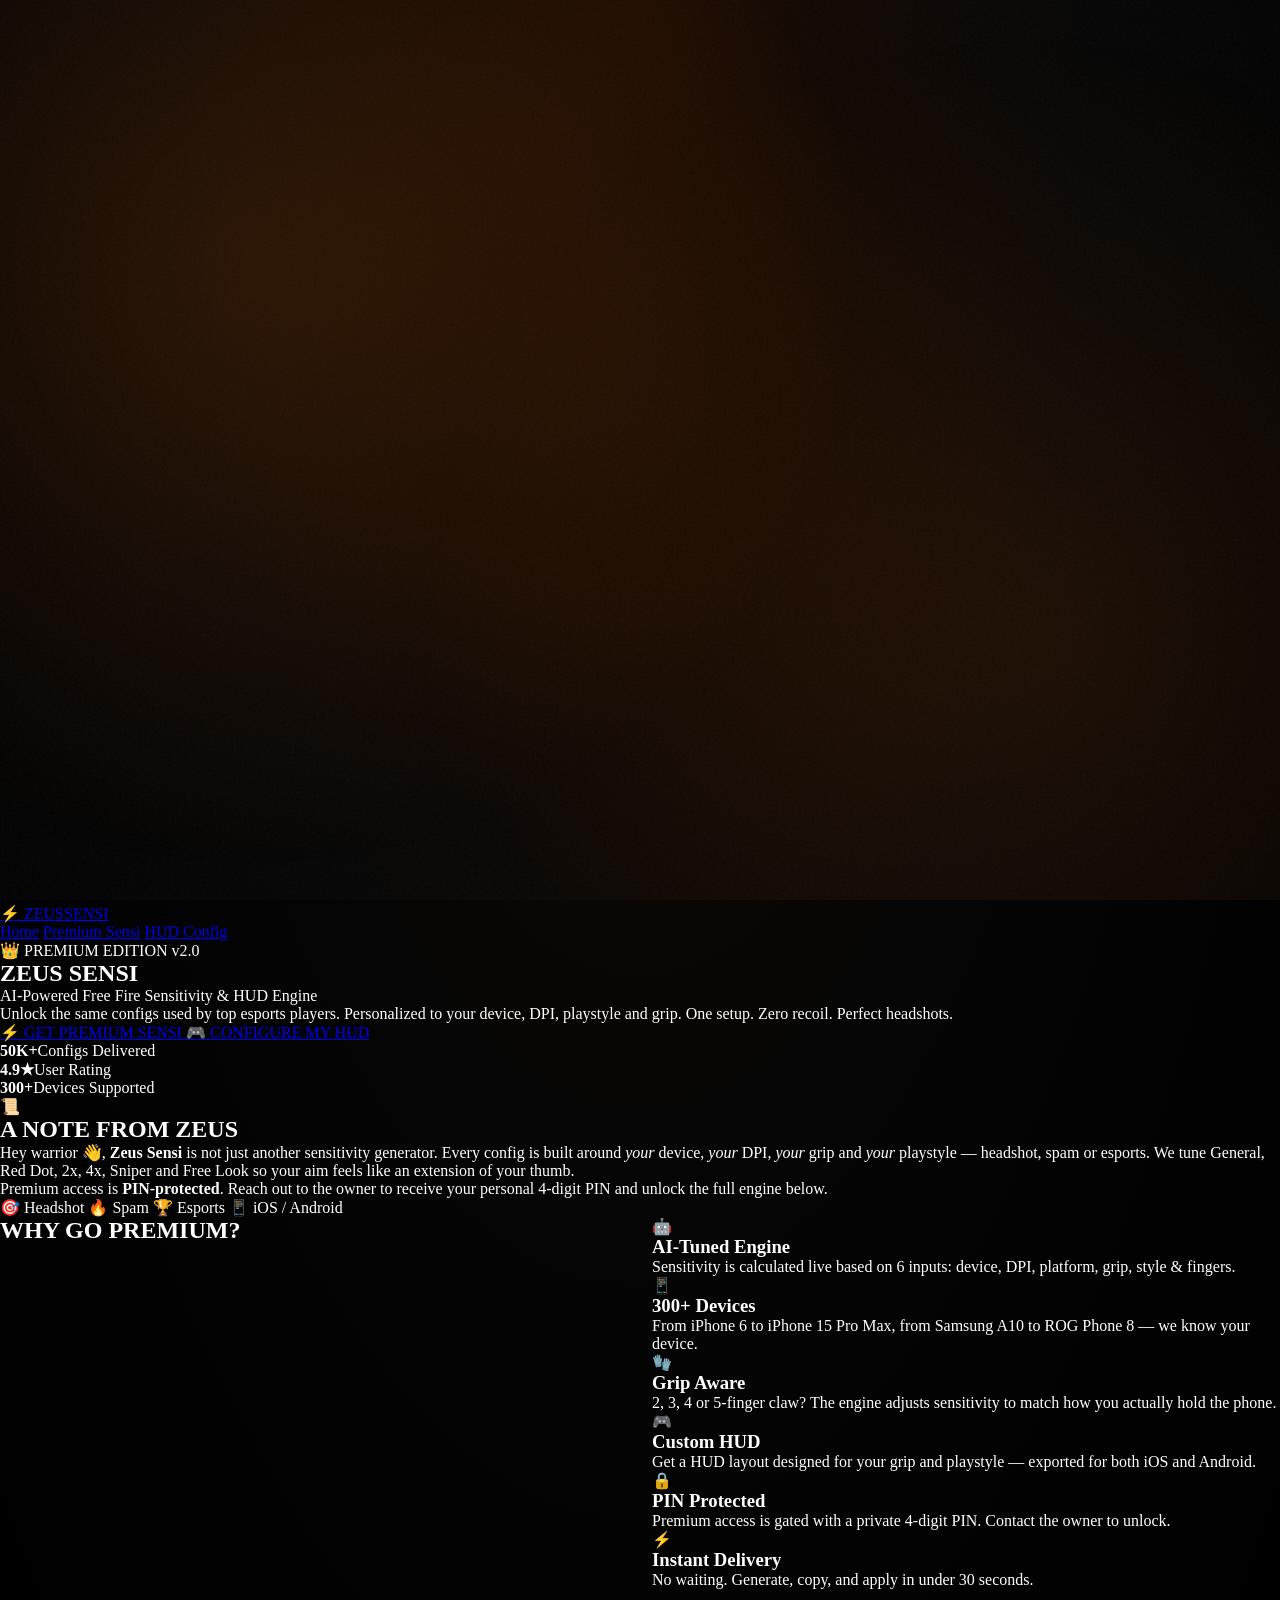
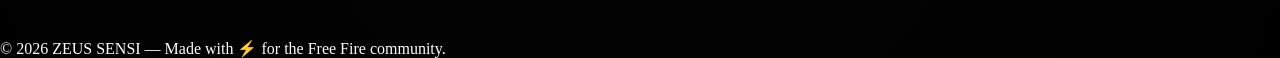
==== commit 360a2c95: "Update index.html" ====
--- a/index.html
+++ b/index.html
@@ -1,81 +1,159 @@
 <!DOCTYPE html>
 <html lang="en">
 <head>
-<meta charset="UTF-8">
-<meta name="viewport" content="width=device-width, initial-scale=1.0">
-<title>ZEUS SENSI AI v6.0</title>
-<link href="https://fonts.googleapis.com/css2?family=Outfit:wght@400;600;800&family=Space+Grotesk:wght@400;700&display=swap" rel="stylesheet">
-<link rel="stylesheet" href="style.css">
+  <meta charset="UTF-8" />
+  <meta name="viewport" content="width=device-width, initial-scale=1.0" />
+  <title>ZEUS SENSI — Premium Free Fire Configs</title>
+  <link rel="stylesheet" href="style.css" />
+  <link rel="preconnect" href="https://fonts.googleapis.com">
+  <link rel="preconnect" href="https://fonts.gstatic.com" crossorigin>
+  <link href="https://fonts.googleapis.com/css2?family=Orbitron:wght@500;700;900&family=Rajdhani:wght@400;600;700&family=Inter:wght@300;400;500;600;700&display=swap" rel="stylesheet">
 </head>
 <body>
-<div class="bg-gradient"></div>
-<div id="toast"></div>
+  <canvas class="lightning"></canvas>
 
-<section id="landing" class="page active">
-  <div class="container center">
-    <h1 class="logo">ZEUS <span>SENSI AI</span></h1>
-    <p class="subtitle">AI Powered Free Fire Sensitivity Generator</p>
-    <button class="cta-btn" onclick="showPage('gate')">Generate My Sensitivity</button>
-  </div>
-</section>
+  <!-- NAV -->
+  <nav class="nav">
+    <a href="index.html" class="nav-logo">
+      <span class="bolt">⚡</span> ZEUS<span>SENSI</span>
+    </a>
+    <div class="nav-links">
+      <a href="index.html" class="active">Home</a>
+      <a href="premium.html">Premium Sensi</a>
+      <a href="hud.html">HUD Config</a>
+    </div>
+  </nav>
 
-<section id="gate" class="page">
-  <div class="container center">
-    <div class="glass-card">
-      <h2>Join Official Community</h2>
-      <a href="https://whatsapp.com/channel/0029VbCsw0SGE56rCTPaXd06" target="_blank" class="cta-btn">JOIN ZEUS FAMILY CHANNEL</a>
-      <button class="cta-btn secondary" onclick="showPage('access')">Already Joined? Continue →</button>
+  <!-- HERO -->
+  <section class="hero">
+    <div class="hero-content">
+      <div class="badge">👑 PREMIUM EDITION v2.0</div>
+      <h1 class="zeus-title">ZEUS SENSI</h1>
+      <p class="hero-sub">AI-Powered Free Fire Sensitivity & HUD Engine</p>
+      <p class="hero-desc">
+        Unlock the same configs used by top esports players. 
+        Personalized to your device, DPI, playstyle and grip. 
+        One setup. Zero recoil. Perfect headshots.
+      </p>
+
+      <div class="hero-cta">
+        <a href="premium.html" class="btn btn-gold">
+          ⚡ GET PREMIUM SENSI
+        </a>
+        <a href="hud.html" class="btn btn-ghost">
+          🎮 CONFIGURE MY HUD
+        </a>
+      </div>
+
+      <div class="hero-stats">
+        <div class="stat"><strong>50K+</strong><span>Configs Delivered</span></div>
+        <div class="stat"><strong>4.9★</strong><span>User Rating</span></div>
+        <div class="stat"><strong>300+</strong><span>Devices Supported</span></div>
+      </div>
     </div>
-  </div>
-</section>
 
-<section id="access" class="page">
-  <div class="container center">
-    <div class="glass-card">
-      <h2>Enter Access Code</h2>
-      <div class="pin-inputs" id="pinBox">
-        <input type="tel" maxlength="1">
-        <input type="tel" maxlength="1">
-        <input type="tel" maxlength="1">
-        <input type="tel" maxlength="1">
+    <div class="hero-visual">
+      <div class="phone-frame">
+        <div class="phone-screen">
+          <div class="corsshair"></div>
+          <div class="scope-ring"></div>
+        </div>
       </div>
-      <p id="pin-error"></p>
-      <button class="cta-btn" onclick="checkPin()">Unlock Generator</button>
     </div>
-  </div>
-</section>
+  </section>
 
-<section id="generator" class="page">
-  <div class="container">
-    <h2>AI Sensitivity Generator</h2>
-    <input type="text" id="deviceSearch" placeholder="Search your phone... e.g. iphone 13, s24, tecno">
-    <div id="suggestions" class="glass-card suggestions"></div>
-    <div id="deviceSpecs" class="glass-card" style="display:none"></div>
-    <button class="cta-btn" id="generateBtn" disabled>Generate With AI</button>
-  </div>
-</section>
+  <!-- NOTE -->
+  <section class="note-section">
+    <div class="note-card">
+      <div class="note-icon">📜</div>
+      <h2>A NOTE FROM ZEUS</h2>
+      <p>
+        Hey warrior 👋, <strong>Zeus Sensi</strong> is not just another sensitivity generator. 
+        Every config is built around <em>your</em> device, <em>your</em> DPI, <em>your</em> grip and <em>your</em> playstyle — 
+        headshot, spam or esports. We tune General, Red Dot, 2x, 4x, Sniper and Free Look 
+        so your aim feels like an extension of your thumb.
+      </p>
+      <p>
+        Premium access is <strong>PIN-protected</strong>. Reach out to the owner to receive your personal 4-digit PIN 
+        and unlock the full engine below.
+      </p>
+      <div class="note-tags">
+        <span>🎯 Headshot</span>
+        <span>🔥 Spam</span>
+        <span>🏆 Esports</span>
+        <span>📱 iOS / Android</span>
+      </div>
+    </div>
+  </section>
 
-<section id="ai" class="page">
-  <div class="container center">
-    <h2 id="ai-text">AI Detecting Device...</h2>
-    <div class="progress-bar"><div id="progress"></div></div>
-  </div>
-</section>
+  <!-- FEATURES -->
+  <section class="features">
+    <h2 class="section-title">WHY GO <span class="gold">PREMIUM</span>?</h2>
+    <div class="feature-grid">
+      <div class="feature-card">
+        <div class="feature-icon">🤖</div>
+        <h3>AI-Tuned Engine</h3>
+        <p>Sensitivity is calculated live based on 6 inputs: device, DPI, platform, grip, style & fingers.</p>
+      </div>
+      <div class="feature-card">
+        <div class="feature-icon">📱</div>
+        <h3>300+ Devices</h3>
+        <p>From iPhone 6 to iPhone 15 Pro Max, from Samsung A10 to ROG Phone 8 — we know your device.</p>
+      </div>
+      <div class="feature-card">
+        <div class="feature-icon">🧤</div>
+        <h3>Grip Aware</h3>
+        <p>2, 3, 4 or 5-finger claw? The engine adjusts sensitivity to match how you actually hold the phone.</p>
+      </div>
+      <div class="feature-card">
+        <div class="feature-icon">🎮</div>
+        <h3>Custom HUD</h3>
+        <p>Get a HUD layout designed for your grip and playstyle — exported for both iOS and Android.</p>
+      </div>
+      <div class="feature-card">
+        <div class="feature-icon">🔒</div>
+        <h3>PIN Protected</h3>
+        <p>Premium access is gated with a private 4-digit PIN. Contact the owner to unlock.</p>
+      </div>
+      <div class="feature-card">
+        <div class="feature-icon">⚡</div>
+        <h3>Instant Delivery</h3>
+        <p>No waiting. Generate, copy, and apply in under 30 seconds.</p>
+      </div>
+    </div>
+  </section>
 
-<section id="results" class="page">
-  <div class="container">
-    <div class="glass-card">
-      <h2>Your AI Sensitivity Profile</h2>
-      <div id="resultSpecs"></div>
-      <div id="resultSensi" class="sensi-grid"></div>
-      <button class="cta-btn" onclick="copySensi()">Copy Sensitivity</button>
-    </div>
-    <button class="cta-btn secondary" onclick="showPage('generator')">← Generate Again</button>
-  </div>
-</section>
+  <footer class="footer">
+    <p>© 2026 ZEUS SENSI — Made with ⚡ for the Free Fire community.</p>
+  </footer>
 
-<a href="https://wa.me/2349066760078" target="_blank" class="support-btn">Need an Access Code? Contact Owner</a>
-
-<script src="script.js"></script>
+  <script src="script.js"></script>
+  <script>
+    // Lightning canvas
+    const canvas = document.querySelector('.lightning');
+    const ctx = canvas.getContext('2d');
+    let w, h;
+    function resize() { w = canvas.width = innerWidth; h = canvas.height = innerHeight; }
+    resize(); addEventListener('resize', resize);
+    function bolt() {
+      ctx.clearRect(0,0,w,h);
+      ctx.strokeStyle = 'rgba(255,215,0,0.5)';
+      ctx.lineWidth = 1.2;
+      ctx.shadowColor = '#FFD700';
+      ctx.shadowBlur = 12;
+      ctx.beginPath();
+      let x = Math.random()*w, y = 0;
+      ctx.moveTo(x,y);
+      while (y < h) {
+        x += (Math.random()-0.5)*30;
+        y += 10 + Math.random()*20;
+        ctx.lineTo(x,y);
+      }
+      ctx.stroke();
+      if (Math.random() > 0.6) setTimeout(bolt, 80);
+      else setTimeout(bolt, 1500 + Math.random()*2000);
+    }
+    bolt();
+  </script>
 </body>
 </html>
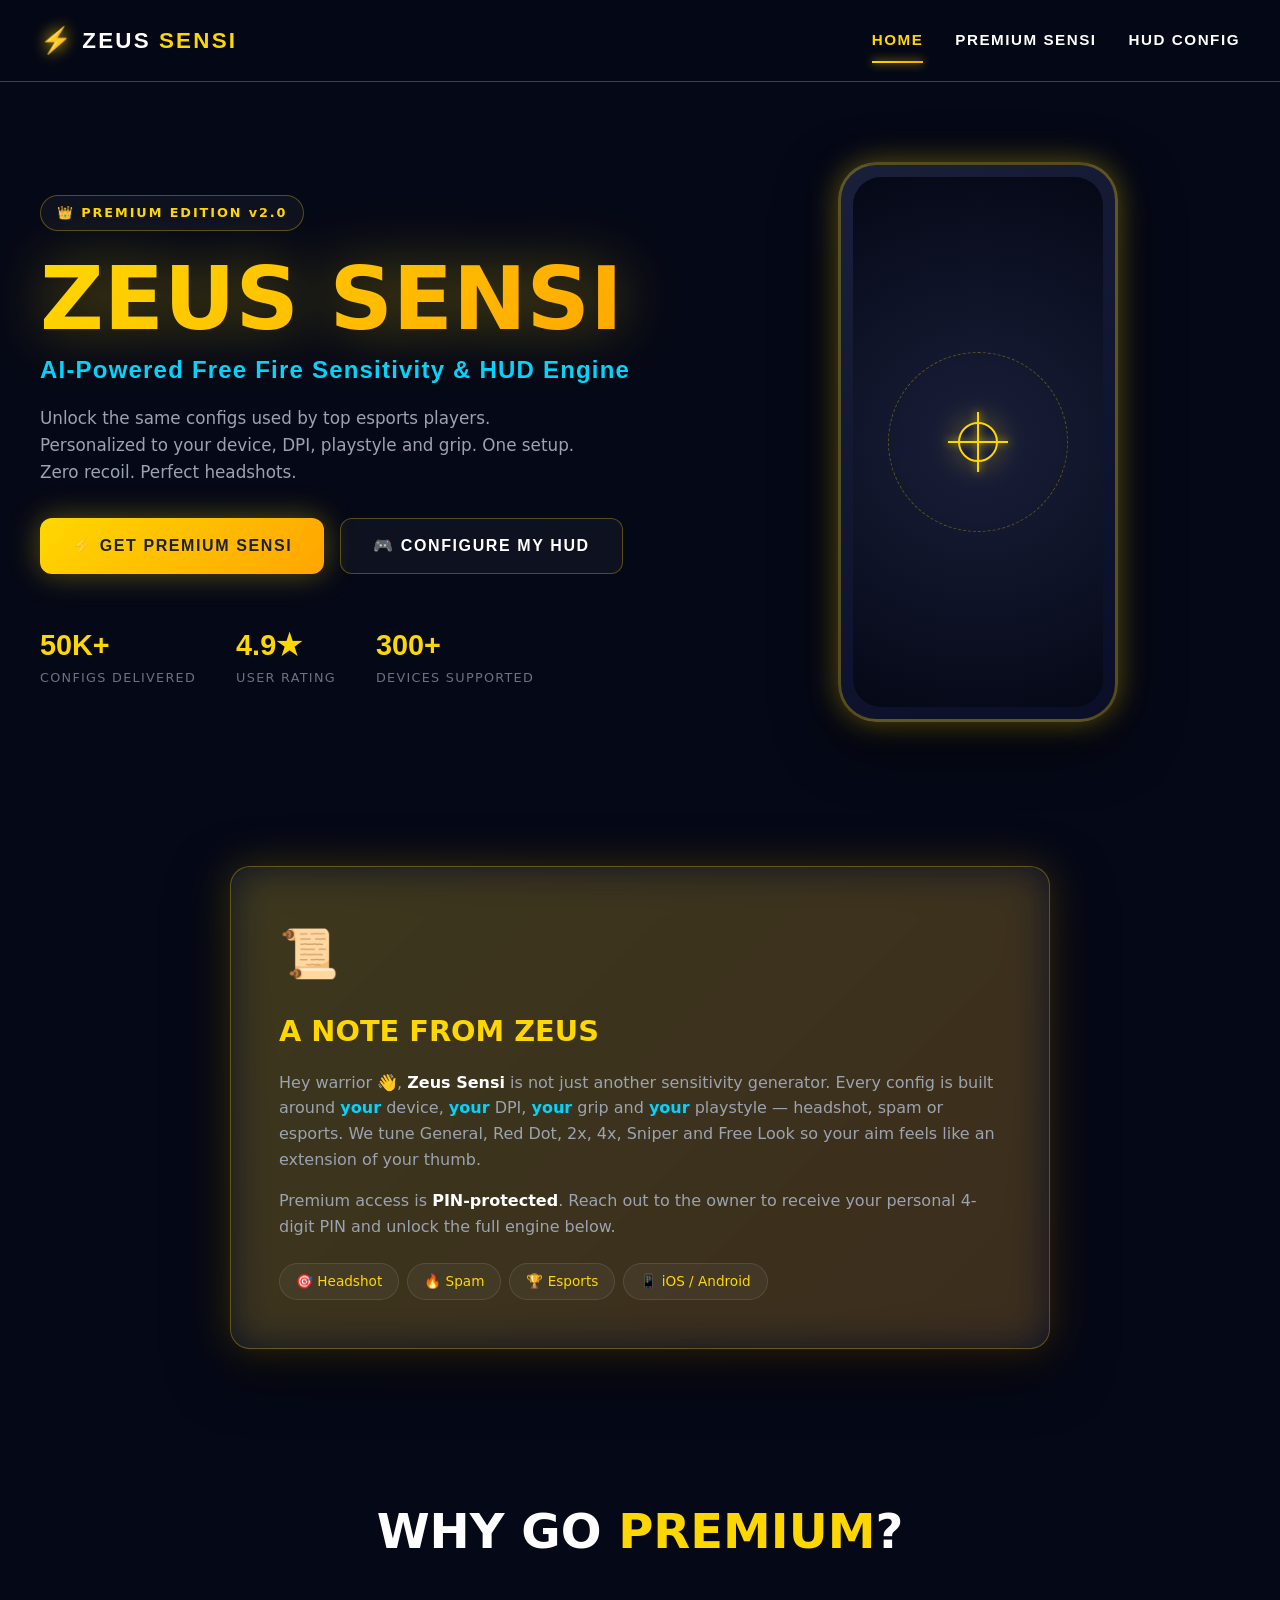
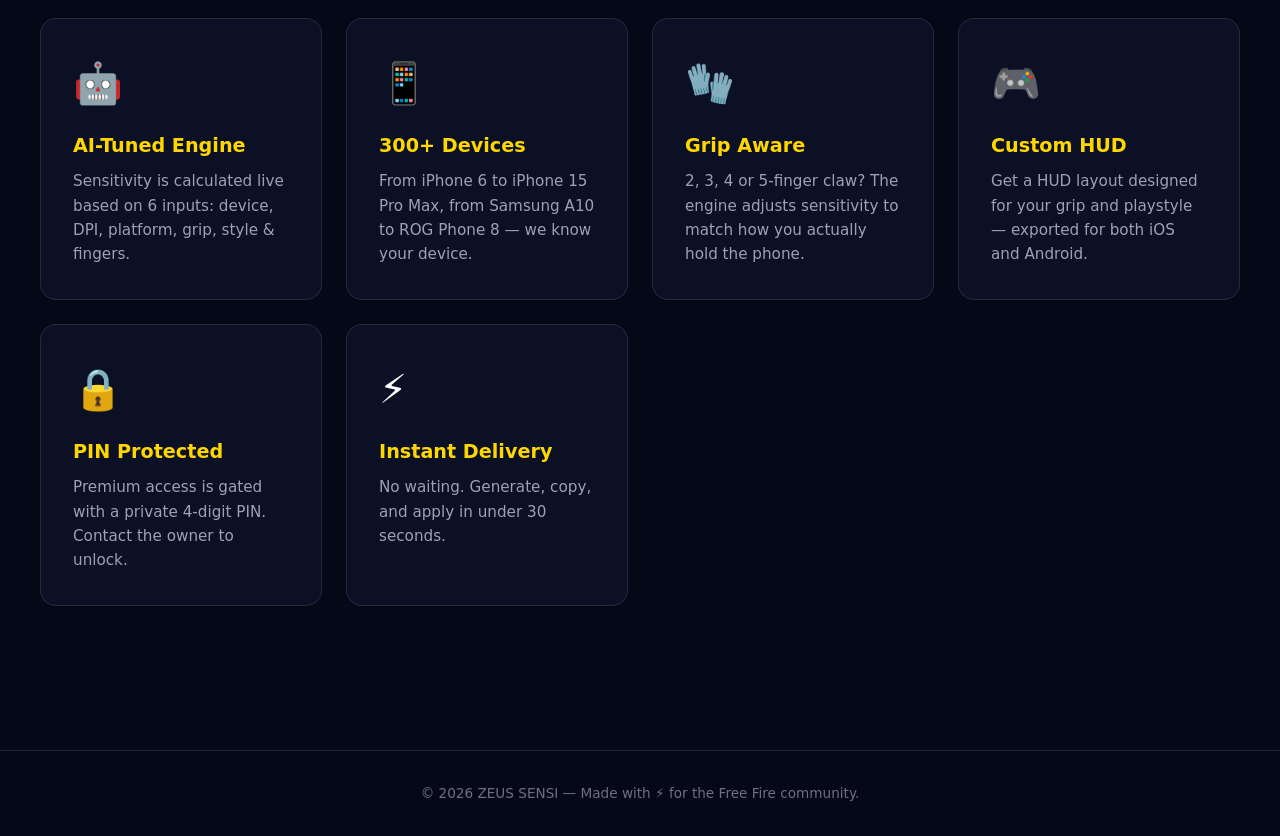
==== commit 93d07d2d: "Update index.html" ====
--- a/index.html
+++ b/index.html
@@ -5,8 +5,6 @@
   <meta name="viewport" content="width=device-width, initial-scale=1.0" />
   <title>ZEUS SENSI — Premium Free Fire Configs</title>
   <link rel="stylesheet" href="style.css" />
-  <link rel="preconnect" href="https://fonts.googleapis.com">
-  <link rel="preconnect" href="https://fonts.gstatic.com" crossorigin>
   <link href="https://fonts.googleapis.com/css2?family=Orbitron:wght@500;700;900&family=Rajdhani:wght@400;600;700&family=Inter:wght@300;400;500;600;700&display=swap" rel="stylesheet">
 </head>
 <body>
@@ -35,27 +33,20 @@
         Personalized to your device, DPI, playstyle and grip. 
         One setup. Zero recoil. Perfect headshots.
       </p>
-
       <div class="hero-cta">
-        <a href="premium.html" class="btn btn-gold">
-          ⚡ GET PREMIUM SENSI
-        </a>
-        <a href="hud.html" class="btn btn-ghost">
-          🎮 CONFIGURE MY HUD
-        </a>
+        <a href="premium.html" class="btn btn-gold">⚡ GET PREMIUM SENSI</a>
+        <a href="hud.html" class="btn btn-ghost">🎮 CONFIGURE MY HUD</a>
       </div>
-
       <div class="hero-stats">
         <div class="stat"><strong>50K+</strong><span>Configs Delivered</span></div>
         <div class="stat"><strong>4.9★</strong><span>User Rating</span></div>
         <div class="stat"><strong>300+</strong><span>Devices Supported</span></div>
       </div>
     </div>
-
     <div class="hero-visual">
       <div class="phone-frame">
         <div class="phone-screen">
-          <div class="corsshair"></div>
+          <div class="crosshair"></div>
           <div class="scope-ring"></div>
         </div>
       </div>
@@ -128,32 +119,5 @@
   </footer>
 
   <script src="script.js"></script>
-  <script>
-    // Lightning canvas
-    const canvas = document.querySelector('.lightning');
-    const ctx = canvas.getContext('2d');
-    let w, h;
-    function resize() { w = canvas.width = innerWidth; h = canvas.height = innerHeight; }
-    resize(); addEventListener('resize', resize);
-    function bolt() {
-      ctx.clearRect(0,0,w,h);
-      ctx.strokeStyle = 'rgba(255,215,0,0.5)';
-      ctx.lineWidth = 1.2;
-      ctx.shadowColor = '#FFD700';
-      ctx.shadowBlur = 12;
-      ctx.beginPath();
-      let x = Math.random()*w, y = 0;
-      ctx.moveTo(x,y);
-      while (y < h) {
-        x += (Math.random()-0.5)*30;
-        y += 10 + Math.random()*20;
-        ctx.lineTo(x,y);
-      }
-      ctx.stroke();
-      if (Math.random() > 0.6) setTimeout(bolt, 80);
-      else setTimeout(bolt, 1500 + Math.random()*2000);
-    }
-    bolt();
-  </script>
 </body>
 </html>
--- a/style.css
+++ b/style.css
@@ -1,239 +1,616 @@
-:root{
-  --bg:#050505;
-  --gray:#111;
-  --orange:#FF6A00;
-  --text:#fff;
-  --glass:rgba(255,255,255,0.04);
-  --radius:24px;
-  --font1:'Outfit';
-  --font2:'Space Grotesk';
-}
-
-*{margin:0;padding:0;box-sizing:border-box}
-body{
-  background: radial-gradient(ellipse at top, #1a0a00 0%, #050505 50%, #000 100%);
-  color:var(--text);
-  font-family:var(--font1);
-  overflow-x:hidden;
-  min-height:100vh;
-}
-
-/* ANIMATED PREMIUM BACKGROUND */
-body::before{
-  content:'';
-  position:fixed;
-  top:0;left:0;width:100%;height:100%;
-  background: 
-    radial-gradient(circle at 20% 30%, rgba(255,106,0,0.15) 0%, transparent 50%),
-    radial-gradient(circle at 80% 70%, rgba(255,106,0,0.1) 0%, transparent 50%);
-  animation: bgMove 20s ease-in-out infinite;
-  z-index:-4;
-}
-@keyframes bgMove{
-  0%,100%{transform:scale(1) rotate(0deg)}
-  50%{transform:scale(1.1) rotate(5deg)}
-}
-
-/* GRAIN TEXTURE */
-body::after{
-  content:'';
-  position:fixed;
-  top:0;left:0;width:100%;height:100%;
-  background-image: url("data:image/svg+xml,%3Csvg viewBox='0 0 400 400' xmlns='http://www.w3.org/2000/svg'%3E%3Cfilter id='noiseFilter'%3E%3CfeTurbulence type='fractalNoise' baseFrequency='0.9' numOctaves='4' /%3E%3C/filter%3E%3Crect width='100%25' height='100%25' filter='url(%23noiseFilter)' opacity='0.04'/%3E%3C/svg%3E");
-  pointer-events:none;
-  z-index:-3;
-}
-
-.mouse-glow{
-  position:fixed;width:600px;height:600px;
-  background:radial-gradient(circle,rgba(255,106,0,0.12),transparent 70%);
-  border-radius:50%;pointer-events:none;z-index:-1;
-  transform:translate(-50%,-50%);transition:.15s ease-out;
-  filter:blur(40px);
-}
-
-.glow{
-  position:fixed;top:0;left:0;width:100%;height:100%;
-  background:radial-gradient(circle at 50% 0%, #FF6A0040, transparent 60%);
-  pointer-events:none;z-index:-2
-}
-
-#particles{position:fixed;width:100%;height:100%;z-index:-3;opacity:0.6}
-
-.page{display:none;min-height:100vh;padding:40px 20px;animation:fadeInUp .8s cubic-bezier(.16,1,.3,1)}
-.page.active{display:block}
-
-.container{max-width:1000px;margin:0 auto}
-.center{text-align:center}
-
-.logo{
-  font-size:4rem;font-weight:800;font-family:var(--font2);
-  background:linear-gradient(90deg,#fff 0%, var(--orange) 50%, #fff 100%);
-  background-size:200% auto;
-  -webkit-background-clip:text;-webkit-text-fill-color:transparent;
-  animation: shine 3s linear infinite;
-  letter-spacing:-2px;
-}
-@keyframes shine{to{background-position:200% center}}
-
-.subtitle{color:#aaa;margin:15px 0 50px;font-size:1.2rem;font-weight:400}
-
-.glass-card{
-  background:var(--glass);
-  backdrop-filter:blur(30px) saturate(180%);
-  -webkit-backdrop-filter:blur(30px) saturate(180%);
-  border-radius:var(--radius);
-  padding:28px;
-  border:1px solid rgba(255,255,255,0.08);
-  box-shadow:0 8px 32px rgba(0,0,0,0.4), inset 0 1px 0 rgba(255,255,255,0.05);
-  transition:.4s cubic-bezier(.16,1,.3,1);
-}
-.glass-card:hover{
-  transform:translateY(-8px);
-  border-color:rgba(255,106,0,0.4);
-  box-shadow:0 20px 60px rgba(255,106,0,0.2), inset 0 1px 0 rgba(255,255,255,0.1);
-}
-
-.features{
-  display:grid;
-  grid-template-columns:repeat(auto-fit,minmax(220px,1fr));
-  gap:24px;margin-bottom:50px
-}
-
-.cta-btn{
-  position:relative;overflow:hidden;
-  background:linear-gradient(90deg,var(--orange),#ff8a00);
-  color:#000;border:none;padding:18px 40px;
-  border-radius:16px;font-weight:800;font-size:1.1rem;
-  cursor:pointer;transition:.3s cubic-bezier(.16,1,.3,1);
-  box-shadow:0 4px 20px rgba(255,106,0,0.4);
-  letter-spacing:0.5px;
-}
-.cta-btn:hover{transform:scale(1.05);box-shadow:0 8px 30px rgba(255,106,0,0.6)}
-.cta-btn:active{transform:scale(0.96)}
-.cta-btn:disabled{opacity:.4;cursor:not-allowed}
-.cta-btn.secondary{
-  background:var(--glass);color:var(--text);
-  border:1px solid rgba(255,106,0,0.5);
-  box-shadow:none
-}
-.cta-btn.secondary:hover{border-color:var(--orange);background:rgba(255,106,0,0.1)}
-
-.ripple-effect{
-  position:absolute;border-radius:50%;
-  background:rgba(255,255,255,0.3);
-  transform:scale(0);animation:ripple .6s linear
-}
-@keyframes ripple{to{transform:scale(4);opacity:0}}
-
-.unlock-card{max-width:500px;margin:0 auto}
-
-.pin-inputs{display:flex;gap:16px;justify-content:center;margin:30px 0}
-.pin-inputs input{
-  width:70px;height:70px;text-align:center;
-  font-size:2.2rem;font-weight:700;
-  background:var(--gray);
-  border:2px solid #333;border-radius:16px;
-  color:var(--text);transition:.2s
-}
-.pin-inputs input:focus{
-  border-color:var(--orange);
-  box-shadow:0 0 20px rgba(255,106,0,0.3);
-  outline:none;transform:scale(1.05)
-}
-
-.search-wrap{position:relative;margin:30px 0}
-#deviceSearch{
-  width:100%;padding:20px 24px;
-  border-radius:18px;background:var(--gray);
-  border:2px solid #222;color:var(--text);
-  font-size:1.1rem;font-weight:500;transition:.3s
-}
-#deviceSearch:focus{
-  border-color:var(--orange);
-  box-shadow:0 0 30px rgba(255,106,0,0.2);
-  outline:none
-}
-
-.suggestions{
-  position:absolute;width:100%;max-height:350px;
-  overflow-y:auto;display:none;z-index:10;margin-top:12px
-}
-.suggestions div{
-  padding:16px 20px;cursor:pointer;
-  display:flex;justify-content:space-between;
-  border-bottom:1px solid rgba(255,255,255,0.05);
-  transition:.2s
-}
-.suggestions div:hover,.suggestions div.active{
-  background:var(--orange);color:#000
-}
-
-.sensi-grid{
-  display:grid;grid-template-columns:repeat(2,1fr);
-  gap:16px;margin:30px 0
-}
-
-.support-btn{
-  position:fixed;bottom:30px;right:30px;
-  padding:16px 24px;
-  background:var(--glass);
-  backdrop-filter:blur(30px);
-  border-radius:18px;
-  border:1px solid rgba(255,106,0,0.5);
-  color:var(--text);text-decoration:none;
-  z-index:100;font-weight:700;
-  box-shadow:0 8px 32px rgba(0,0,0,0.4);
-  transition:.3s
-}
-.support-btn:hover{
-  border-color:var(--orange);
-  transform:translateY(-3px);
-  box-shadow:0 12px 40px rgba(255,106,0,0.3)
-}
-
-#toast{
-  position:fixed;top:30px;right:30px;
-  background:var(--orange);color:#000;
-  padding:16px 24px;border-radius:14px;
-  display:none;z-index:999;font-weight:700;
-  box-shadow:0 8px 30px rgba(255,106,0,0.5);
-  animation:slideIn .4s cubic-bezier(.16,1,.3,1)
-}
-
-.progress-bar{
-  width:100%;height:10px;
-  background:var(--gray);border-radius:20px;
-  overflow:hidden;margin-top:30px;
-  box-shadow:inset 0 2px 4px rgba(0,0,0,0.4)
-}
-#progress{
-  height:100%;width:0%;
-  background:linear-gradient(90deg,var(--orange),#ffaa00);
-  box-shadow:0 0 20px var(--orange);
-  transition:width .3s ease
-}
-
-.ai-scan{
-  width:240px;height:240px;
-  border:3px solid var(--orange);
-  border-radius:50%;margin:0 auto 30px;
-  animation:scan 2s ease-in-out infinite;
-  box-shadow:0 0 40px rgba(255,106,0,0.4)
-}
-@keyframes scan{
-  0%{box-shadow:0 0 0 0 rgba(255,106,0,0.6)}
- 100%{box-shadow:0 0 0 60px transparent}
-}
-
-@keyframes fadeInUp{from{opacity:0;transform:translateY(30px)}to{opacity:1;transform:translateY(0)}}
-@keyframes slideIn{from{transform:translateX(100%)}to{transform:translateX(0)}}
-@keyframes shake{0%,100%{transform:translateX(0)}25%{transform:translateX(-10px)}75%{transform:translateX(10px)}}
-.shake{animation:shake.5s}
-.green-glow{border-color:#00ff88!important;box-shadow:0 0 30px #00ff88!important}
-.red-glow{border-color:#ff0044!important;box-shadow:0 0 30px #ff0044!important}
-
-@media(max-width:600px){
-  .logo{font-size:2.8rem}
-  .sensi-grid{grid-template-columns:1fr}
-  .support-btn{bottom:20px;right:20px}
+/* ============================
+   ZEUS SENSI — PREMIUM THEME
+   ============================ */
+
+* { margin: 0; padding: 0; box-sizing: border-box; }
+
+:root {
+  --zeus-gold: #FFD700;
+  --zeus-gold-bright: #FFEB3B;
+  --zeus-gold-dark: #B8860B;
+  --zeus-blue: #00D4FF;
+  --zeus-purple: #8B5CF6;
+  --bg-primary: #050816;
+  --bg-secondary: #0A0E27;
+  --bg-card: rgba(15, 20, 45, 0.7);
+  --bg-glass: rgba(255, 255, 255, 0.04);
+  --border-gold: rgba(255, 215, 0, 0.3);
+  --border-subtle: rgba(255, 255, 255, 0.1);
+  --text-primary: #FFFFFF;
+  --text-secondary: #9CA3AF;
+  --text-muted: #6B7280;
+  --gradient-gold: linear-gradient(135deg, #FFD700 0%, #FFA500 100%);
+  --gradient-blue: linear-gradient(135deg, #00D4FF 0%, #0066FF 100%);
+  --gradient-purple: linear-gradient(135deg, #8B5CF6 0%, #EC4899 100%);
+  --shadow-gold: 0 0 30px rgba(255, 215, 0, 0.35);
+  --shadow-blue: 0 0 30px rgba(0, 212, 255, 0.3);
+  --shadow-deep: 0 20px 60px rgba(0, 0, 0, 0.6);
+}
+
+html, body {
+  font-family: 'Inter', 'Rajdhani', system-ui, sans-serif;
+  background: var(--bg-primary);
+  color: var(--text-primary);
+  min-height: 100vh;
+  overflow-x: hidden;
+  position: relative;
+  line-height: 1.6;
+}
+
+body::before {
+  content: '';
+  position: fixed;
+  inset: 0;
+  background:
+    radial-gradient(ellipse 80% 50% at 50% 0%, rgba(255, 215, 0, 0.12) 0%, transparent 60%),
+    radial-gradient(ellipse 60% 40% at 50% 100%, rgba(0, 212, 255, 0.1) 0%, transparent 60%),
+    radial-gradient(ellipse 50% 50% at 50% 50%, rgba(139, 92, 246, 0.04) 0%, transparent 70%);
+  z-index: -2;
+  pointer-events: none;
+}
+
+.lightning {
+  position: fixed;
+  inset: 0;
+  pointer-events: none;
+  z-index: -1;
+  opacity: 0.5;
+}
+
+a { color: inherit; text-decoration: none; }
+.gold { color: var(--zeus-gold); }
+
+/* ===== NAV ===== */
+.nav {
+  display: flex;
+  justify-content: space-between;
+  align-items: center;
+  padding: 1.25rem 2.5rem;
+  background: rgba(5, 8, 22, 0.85);
+  backdrop-filter: blur(20px);
+  border-bottom: 1px solid var(--border-gold);
+  position: sticky;
+  top: 0;
+  z-index: 100;
+}
+.nav-logo {
+  font-family: 'Orbitron', sans-serif;
+  font-size: 1.4rem;
+  font-weight: 900;
+  display: flex;
+  align-items: center;
+  gap: 0.5rem;
+  letter-spacing: 0.1em;
+}
+.nav-logo .bolt { color: var(--zeus-gold); font-size: 1.6rem; filter: drop-shadow(0 0 8px var(--zeus-gold)); }
+.nav-logo span { color: var(--zeus-gold); }
+.nav-links { display: flex; gap: 2rem; }
+.nav-links a {
+  font-family: 'Rajdhani', sans-serif;
+  font-weight: 600;
+  font-size: 0.95rem;
+  text-transform: uppercase;
+  letter-spacing: 0.1em;
+  padding: 0.5rem 0;
+  position: relative;
+  transition: color 0.3s;
+}
+.nav-links a:hover, .nav-links a.active { color: var(--zeus-gold); }
+.nav-links a.active::after {
+  content: '';
+  position: absolute;
+  bottom: -2px; left: 0; right: 0;
+  height: 2px;
+  background: var(--gradient-gold);
+  box-shadow: 0 0 10px var(--zeus-gold);
+}
+
+/* ===== HERO ===== */
+.hero {
+  display: grid;
+  grid-template-columns: 1.2fr 1fr;
+  gap: 3rem;
+  align-items: center;
+  padding: 5rem 2.5rem;
+  max-width: 1400px;
+  margin: 0 auto;
+}
+.badge {
+  display: inline-block;
+  padding: 0.4rem 1rem;
+  background: var(--bg-glass);
+  border: 1px solid var(--border-gold);
+  border-radius: 100px;
+  font-size: 0.8rem;
+  font-weight: 600;
+  letter-spacing: 0.15em;
+  margin-bottom: 1.5rem;
+  color: var(--zeus-gold);
+}
+.zeus-title {
+  font-size: clamp(3rem, 8vw, 5.5rem);
+  font-weight: 900;
+  background: var(--gradient-gold);
+  -webkit-background-clip: text;
+  -webkit-text-fill-color: transparent;
+  background-clip: text;
+  filter: drop-shadow(0 0 30px rgba(255, 215, 0, 0.4));
+  margin-bottom: 0.5rem;
+  line-height: 1;
+}
+.hero-sub {
+  font-family: 'Rajdhani', sans-serif;
+  font-size: 1.5rem;
+  font-weight: 600;
+  color: var(--zeus-blue);
+  margin-bottom: 1rem;
+  letter-spacing: 0.05em;
+}
+.hero-desc {
+  color: var(--text-secondary);
+  max-width: 540px;
+  margin-bottom: 2rem;
+  font-size: 1.05rem;
+}
+.hero-cta { display: flex; gap: 1rem; flex-wrap: wrap; margin-bottom: 3rem; }
+.hero-stats { display: flex; gap: 2.5rem; }
+.hero-stats .stat { display: flex; flex-direction: column; }
+.hero-stats strong {
+  font-family: 'Orbitron', sans-serif;
+  font-size: 1.8rem;
+  color: var(--zeus-gold);
+}
+.hero-stats span { font-size: 0.8rem; color: var(--text-muted); text-transform: uppercase; letter-spacing: 0.1em; }
+
+.hero-visual { display: flex; justify-content: center; }
+.phone-frame {
+  width: 280px; height: 560px;
+  background: linear-gradient(145deg, #1a1f3a 0%, #0a0e27 100%);
+  border: 3px solid var(--border-gold);
+  border-radius: 38px;
+  padding: 12px;
+  box-shadow: var(--shadow-gold), var(--shadow-deep);
+  position: relative;
+  animation: float 6s ease-in-out infinite;
+}
+@keyframes float { 0%,100% { transform: translateY(0); } 50% { transform: translateY(-15px); } }
+.phone-screen {
+  width: 100%; height: 100%;
+  background: radial-gradient(circle at center, #1a1f3a 0%, #050816 100%);
+  border-radius: 28px;
+  position: relative;
+  overflow: hidden;
+}
+.crosshair {
+  position: absolute;
+  top: 50%; left: 50%;
+  width: 40px; height: 40px;
+  transform: translate(-50%, -50%);
+  border: 2px solid var(--zeus-gold);
+  border-radius: 50%;
+  box-shadow: var(--shadow-gold);
+}
+.crosshair::before, .crosshair::after {
+  content: ''; position: absolute;
+  background: var(--zeus-gold);
+  box-shadow: 0 0 8px var(--zeus-gold);
+}
+.crosshair::before { width: 2px; height: 60px; top: 50%; left: 50%; transform: translate(-50%, -50%); }
+.crosshair::after  { width: 60px; height: 2px; top: 50%; left: 50%; transform: translate(-50%, -50%); }
+.scope-ring {
+  position: absolute;
+  top: 50%; left: 50%;
+  width: 180px; height: 180px;
+  transform: translate(-50%, -50%);
+  border: 1px dashed rgba(255, 215, 0, 0.3);
+  border-radius: 50%;
+  animation: spin 20s linear infinite;
+}
+@keyframes spin { to { transform: translate(-50%, -50%) rotate(360deg); } }
+
+/* ===== NOTE ===== */
+.note-section { padding: 4rem 2.5rem; max-width: 900px; margin: 0 auto; }
+.note-card {
+  background: var(--bg-card);
+  backdrop-filter: blur(20px);
+  border: 1px solid var(--border-gold);
+  border-radius: 20px;
+  padding: 3rem;
+  box-shadow: var(--shadow-deep);
+  position: relative;
+}
+.note-card::before {
+  content: '';
+  position: absolute;
+  inset: -1px;
+  border-radius: 20px;
+  background: var(--gradient-gold);
+  opacity: 0.2;
+  z-index: -1;
+  filter: blur(20px);
+}
+.note-icon { font-size: 3rem; margin-bottom: 1rem; }
+.note-card h2 {
+  font-size: 1.8rem;
+  margin-bottom: 1rem;
+  color: var(--zeus-gold);
+}
+.note-card p { color: var(--text-secondary); margin-bottom: 1rem; }
+.note-card p strong { color: var(--text-primary); }
+.note-card p em { color: var(--zeus-blue); font-style: normal; font-weight: 600; }
+.note-tags { display: flex; gap: 0.5rem; flex-wrap: wrap; margin-top: 1.5rem; }
+.note-tags span {
+  padding: 0.4rem 1rem;
+  background: var(--bg-glass);
+  border: 1px solid var(--border-subtle);
+  border-radius: 100px;
+  font-size: 0.85rem;
+  color: var(--zeus-gold);
+}
+
+/* ===== FEATURES ===== */
+.features { padding: 5rem 2.5rem; max-width: 1300px; margin: 0 auto; }
+.section-title {
+  font-size: clamp(2rem, 5vw, 3rem);
+  text-align: center;
+  margin-bottom: 3rem;
+}
+.feature-grid {
+  display: grid;
+  grid-template-columns: repeat(auto-fit, minmax(280px, 1fr));
+  gap: 1.5rem;
+}
+.feature-card {
+  background: var(--bg-card);
+  backdrop-filter: blur(10px);
+  border: 1px solid var(--border-subtle);
+  border-radius: 16px;
+  padding: 2rem;
+  transition: all 0.4s;
+}
+.feature-card:hover {
+  border-color: var(--border-gold);
+  transform: translateY(-5px);
+  box-shadow: var(--shadow-gold);
+}
+.feature-icon { font-size: 2.5rem; margin-bottom: 1rem; }
+.feature-card h3 { font-size: 1.2rem; margin-bottom: 0.5rem; color: var(--zeus-gold); }
+.feature-card p { color: var(--text-secondary); font-size: 0.95rem; }
+
+/* ===== BUTTONS ===== */
+.btn {
+  display: inline-flex;
+  align-items: center;
+  justify-content: center;
+  gap: 0.5rem;
+  padding: 0.9rem 2rem;
+  border: none;
+  border-radius: 12px;
+  font-family: 'Rajdhani', sans-serif;
+  font-weight: 700;
+  font-size: 1rem;
+  text-transform: uppercase;
+  letter-spacing: 0.1em;
+  cursor: pointer;
+  transition: all 0.3s;
+}
+.btn-gold {
+  background: var(--gradient-gold);
+  color: #1a1f3a;
+  box-shadow: var(--shadow-gold);
+}
+.btn-gold:hover { transform: translateY(-2px); box-shadow: 0 0 50px rgba(255, 215, 0, 0.6); }
+.btn-ghost {
+  background: var(--bg-glass);
+  color: var(--text-primary);
+  border: 1px solid var(--border-gold);
+}
+.btn-ghost:hover { background: var(--border-gold); color: #1a1f3a; }
+
+/* ===== PAGE STRIP ===== */
+.page-strip {
+  text-align: center;
+  padding: 4rem 2rem 2rem;
+  background: linear-gradient(180deg, rgba(255, 215, 0, 0.05) 0%, transparent 100%);
+}
+.strip-title {
+  font-size: clamp(2rem, 5vw, 3.5rem);
+  margin-bottom: 0.5rem;
+}
+
+/* ===== WIZARD ===== */
+.wizard-wrap {
+  max-width: 800px;
+  margin: 2rem auto 5rem;
+  padding: 0 1.5rem;
+}
+.wizard {
+  background: var(--bg-card);
+  backdrop-filter: blur(20px);
+  border: 1px solid var(--border-gold);
+  border-radius: 24px;
+  padding: 3rem 2.5rem;
+  box-shadow: var(--shadow-deep);
+  min-height: 480px;
+  position: relative;
+}
+.step { display: none; animation: fadeIn 0.4s; }
+.step.active { display: block; }
+@keyframes fadeIn { from { opacity: 0; transform: translateY(10px); } to { opacity: 1; transform: translateY(0); } }
+.step-num {
+  font-family: 'Orbitron', sans-serif;
+  font-size: 0.8rem;
+  color: var(--zeus-gold);
+  letter-spacing: 0.3em;
+  margin-bottom: 0.75rem;
+}
+.step h2 { font-size: clamp(1.5rem, 4vw, 2.2rem); margin-bottom: 0.5rem; }
+.step-desc { color: var(--text-secondary); margin-bottom: 2rem; }
+
+.pin-box { margin: 2rem auto 1.5rem; max-width: 280px; }
+.pin-box input {
+  width: 100%;
+  padding: 1.2rem;
+  font-size: 2.5rem;
+  text-align: center;
+  background: var(--bg-glass);
+  border: 2px solid var(--border-gold);
+  border-radius: 16px;
+  color: var(--zeus-gold);
+  letter-spacing: 1.5rem;
+  font-family: 'Orbitron', sans-serif;
+  outline: none;
+  transition: all 0.3s;
+}
+.pin-box input:focus { box-shadow: var(--shadow-gold); }
+.contact-link {
+  display: block;
+  margin-top: 1.5rem;
+  color: var(--zeus-blue);
+  font-size: 0.95rem;
+  text-align: center;
+  transition: color 0.3s;
+}
+.contact-link:hover { color: var(--zeus-gold); }
+.err { color: var(--zeus-red); text-align: center; margin-top: 1rem; min-height: 1.5rem; }
+
+.choice-grid { display: grid; gap: 1rem; margin: 1.5rem 0; }
+.choice-grid.two { grid-template-columns: repeat(2, 1fr); }
+.choice-grid.three { grid-template-columns: repeat(3, 1fr); }
+.choice-grid.four { grid-template-columns: repeat(4, 1fr); }
+.choice-grid.small { margin-top: 1rem; }
+.choice {
+  background: var(--bg-glass);
+  border: 2px solid var(--border-subtle);
+  border-radius: 16px;
+  padding: 1.5rem 1rem;
+  text-align: center;
+  cursor: pointer;
+  transition: all 0.3s;
+}
+.choice:hover { border-color: var(--border-gold); transform: translateY(-3px); }
+.choice.selected {
+  border-color: var(--zeus-gold);
+  background: rgba(255, 215, 0, 0.1);
+  box-shadow: var(--shadow-gold);
+}
+.choice.mini { padding: 1rem; }
+.choice-icon { font-size: 2.5rem; margin-bottom: 0.5rem; }
+.choice h3 { font-size: 1rem; margin-bottom: 0.25rem; }
+.choice p { font-size: 0.8rem; color: var(--text-muted); }
+
+.search-box { margin: 1.5rem 0; }
+.search-box input {
+  width: 100%;
+  padding: 1rem 1.25rem;
+  background: var(--bg-glass);
+  border: 2px solid var(--border-subtle);
+  border-radius: 12px;
+  color: var(--text-primary);
+  font-size: 1rem;
+  outline: none;
+  transition: all 0.3s;
+}
+.search-box input:focus { border-color: var(--zeus-gold); box-shadow: var(--shadow-gold); }
+.device-list {
+  max-height: 280px;
+  overflow-y: auto;
+  margin: 0.5rem 0 1rem;
+  display: grid;
+  gap: 0.5rem;
+}
+.device-list::-webkit-scrollbar { width: 6px; }
+.device-list::-webkit-scrollbar-thumb { background: var(--border-gold); border-radius: 3px; }
+.device-item {
+  padding: 0.85rem 1rem;
+  background: var(--bg-glass);
+  border: 1px solid var(--border-subtle);
+  border-radius: 10px;
+  cursor: pointer;
+  transition: all 0.2s;
+  display: flex;
+  justify-content: space-between;
+  align-items: center;
+}
+.device-item:hover { border-color: var(--zeus-gold); background: rgba(255, 215, 0, 0.05); }
+.device-item.selected { border-color: var(--zeus-gold); background: rgba(255, 215, 0, 0.1); }
+.device-item .chip {
+  font-size: 0.7rem;
+  padding: 0.2rem 0.5rem;
+  background: var(--border-gold);
+  color: #1a1f3a;
+  border-radius: 6px;
+  font-weight: 700;
+}
+.hint { color: var(--text-muted); font-size: 0.85rem; text-align: center; margin: 0.5rem 0; }
+
+.dpi-box { margin: 2rem 0 1rem; }
+.dpi-box input[type=range] {
+  width: 100%;
+  -webkit-appearance: none;
+  background: transparent;
+}
+.dpi-box input[type=range]::-webkit-slider-runnable-track {
+  height: 6px;
+  background: linear-gradient(to right, var(--zeus-gold) 0%, var(--zeus-gold) var(--p, 30%), rgba(255,255,255,0.1) var(--p, 30%));
+  border-radius: 3px;
+}
+.dpi-box input[type=range]::-webkit-slider-thumb {
+  -webkit-appearance: none;
+  width: 22px; height: 22px;
+  background: var(--zeus-gold);
+  border-radius: 50%;
+  margin-top: -8px;
+  box-shadow: var(--shadow-gold);
+  cursor: pointer;
+}
+.dpi-value {
+  text-align: center;
+  font-family: 'Orbitron', sans-serif;
+  font-size: 2.5rem;
+  color: var(--zeus-gold);
+  margin: 1rem 0;
+  text-shadow: 0 0 20px rgba(255, 215, 0, 0.5);
+}
+.dpi-presets { display: flex; gap: 0.5rem; justify-content: center; }
+.dpi-presets button {
+  padding: 0.5rem 1.2rem;
+  background: var(--bg-glass);
+  border: 1px solid var(--border-subtle);
+  border-radius: 8px;
+  color: var(--text-primary);
+  font-weight: 600;
+  cursor: pointer;
+  transition: all 0.2s;
+}
+.dpi-presets button:hover { border-color: var(--zeus-gold); color: var(--zeus-gold); }
+
+.wizard-nav {
+  display: flex;
+  justify-content: space-between;
+  margin-top: 2.5rem;
+  padding-top: 2rem;
+  border-top: 1px solid var(--border-subtle);
+}
+.wizard-nav .btn:disabled { opacity: 0.3; cursor: not-allowed; }
+
+.progress {
+  max-width: 800px;
+  margin: 1.5rem auto 0;
+  padding: 0 1.5rem;
+  height: 4px;
+  background: var(--bg-glass);
+  border-radius: 2px;
+  overflow: hidden;
+}
+.progress-bar {
+  height: 100%;
+  background: var(--gradient-gold);
+  width: 14%;
+  transition: width 0.4s;
+  box-shadow: 0 0 10px var(--zeus-gold);
+}
+
+/* ===== RESULT ===== */
+.result-card {
+  background: var(--bg-glass);
+  border: 1px solid var(--border-gold);
+  border-radius: 16px;
+  padding: 1.5rem;
+  margin: 1.5rem 0;
+}
+.result-row {
+  display: flex;
+  justify-content: space-between;
+  padding: 0.75rem 0;
+  border-bottom: 1px solid var(--border-subtle);
+}
+.result-row:last-child { border-bottom: none; }
+.result-row span { color: var(--text-secondary); }
+.result-row strong {
+  font-family: 'Orbitron', sans-serif;
+  font-size: 1.3rem;
+  color: var(--zeus-gold);
+  text-shadow: 0 0 10px rgba(255, 215, 0, 0.4);
+}
+.result-cta { display: flex; gap: 1rem; margin-top: 1.5rem; flex-wrap: wrap; }
+
+/* ===== HUD ===== */
+.hud-preview { display: flex; justify-content: center; margin: 2rem 0; }
+.hud-phone {
+  width: 260px; height: 520px;
+  background: linear-gradient(145deg, #1a1f3a 0%, #0a0e27 100%);
+  border: 3px solid var(--border-gold);
+  border-radius: 36px;
+  padding: 10px;
+  box-shadow: var(--shadow-gold);
+}
+.hud-screen {
+  width: 100%; height: 100%;
+  background: radial-gradient(circle at center, #1a1f3a 0%, #050816 100%);
+  border-radius: 28px;
+  position: relative;
+  overflow: hidden;
+}
+.hud-btn {
+  position: absolute;
+  background: rgba(255, 215, 0, 0.2);
+  border: 2px solid var(--zeus-gold);
+  border-radius: 50%;
+  display: flex;
+  align-items: center;
+  justify-content: center;
+  font-size: 0.7rem;
+  font-weight: 700;
+  color: var(--zeus-gold);
+  text-align: center;
+  box-shadow: var(--shadow-gold);
+  padding: 4px;
+  line-height: 1.1;
+  animation: pulse 2s ease-in-out infinite;
+}
+@keyframes pulse { 0%,100% { transform: scale(1); } 50% { transform: scale(1.05); } }
+.hud-btn.fire { background: rgba(255, 59, 59, 0.3); border-color: var(--zeus-red); color: var(--zeus-red); }
+.hud-actions { margin: 2rem 0 1rem; }
+.hud-actions h3 { color: var(--zeus-gold); margin-bottom: 1rem; }
+.hud-map {
+  list-style: none;
+  display: grid;
+  grid-template-columns: repeat(auto-fit, minmax(180px, 1fr));
+  gap: 0.5rem;
+}
+.hud-map li {
+  padding: 0.6rem 0.9rem;
+  background: var(--bg-glass);
+  border: 1px solid var(--border-subtle);
+  border-radius: 8px;
+  font-size: 0.9rem;
+  color: var(--text-secondary);
+}
+.hud-map li strong { color: var(--zeus-gold); display: block; font-size: 0.95rem; }
+
+/* ===== FOOTER ===== */
+.footer {
+  text-align: center;
+  padding: 2rem;
+  border-top: 1px solid var(--border-subtle);
+  color: var(--text-muted);
+  font-size: 0.85rem;
+  margin-top: 4rem;
+}
+
+/* ===== RESPONSIVE ===== */
+@media (max-width: 768px) {
+  .nav { padding: 1rem 1.25rem; }
+  .nav-links { gap: 1rem; font-size: 0.8rem; }
+  .hero { grid-template-columns: 1fr; padding: 3rem 1.5rem; text-align: center; }
+  .hero-cta { justify-content: center; }
+  .hero-stats { justify-content: center; }
+  .hero-visual { order: -1; }
+  .phone-frame { width: 220px; height: 440px; }
+  .wizard { padding: 2rem 1.25rem; }
+  .choice-grid.two, .choice-grid.three, .choice-grid.four { grid-template-columns: repeat(2, 1fr); }
+  .features { padding: 3rem 1.5rem; }
+  .note-section { padding: 2rem 1.5rem; }
+  .note-card { padding: 2rem 1.5rem; }
+}
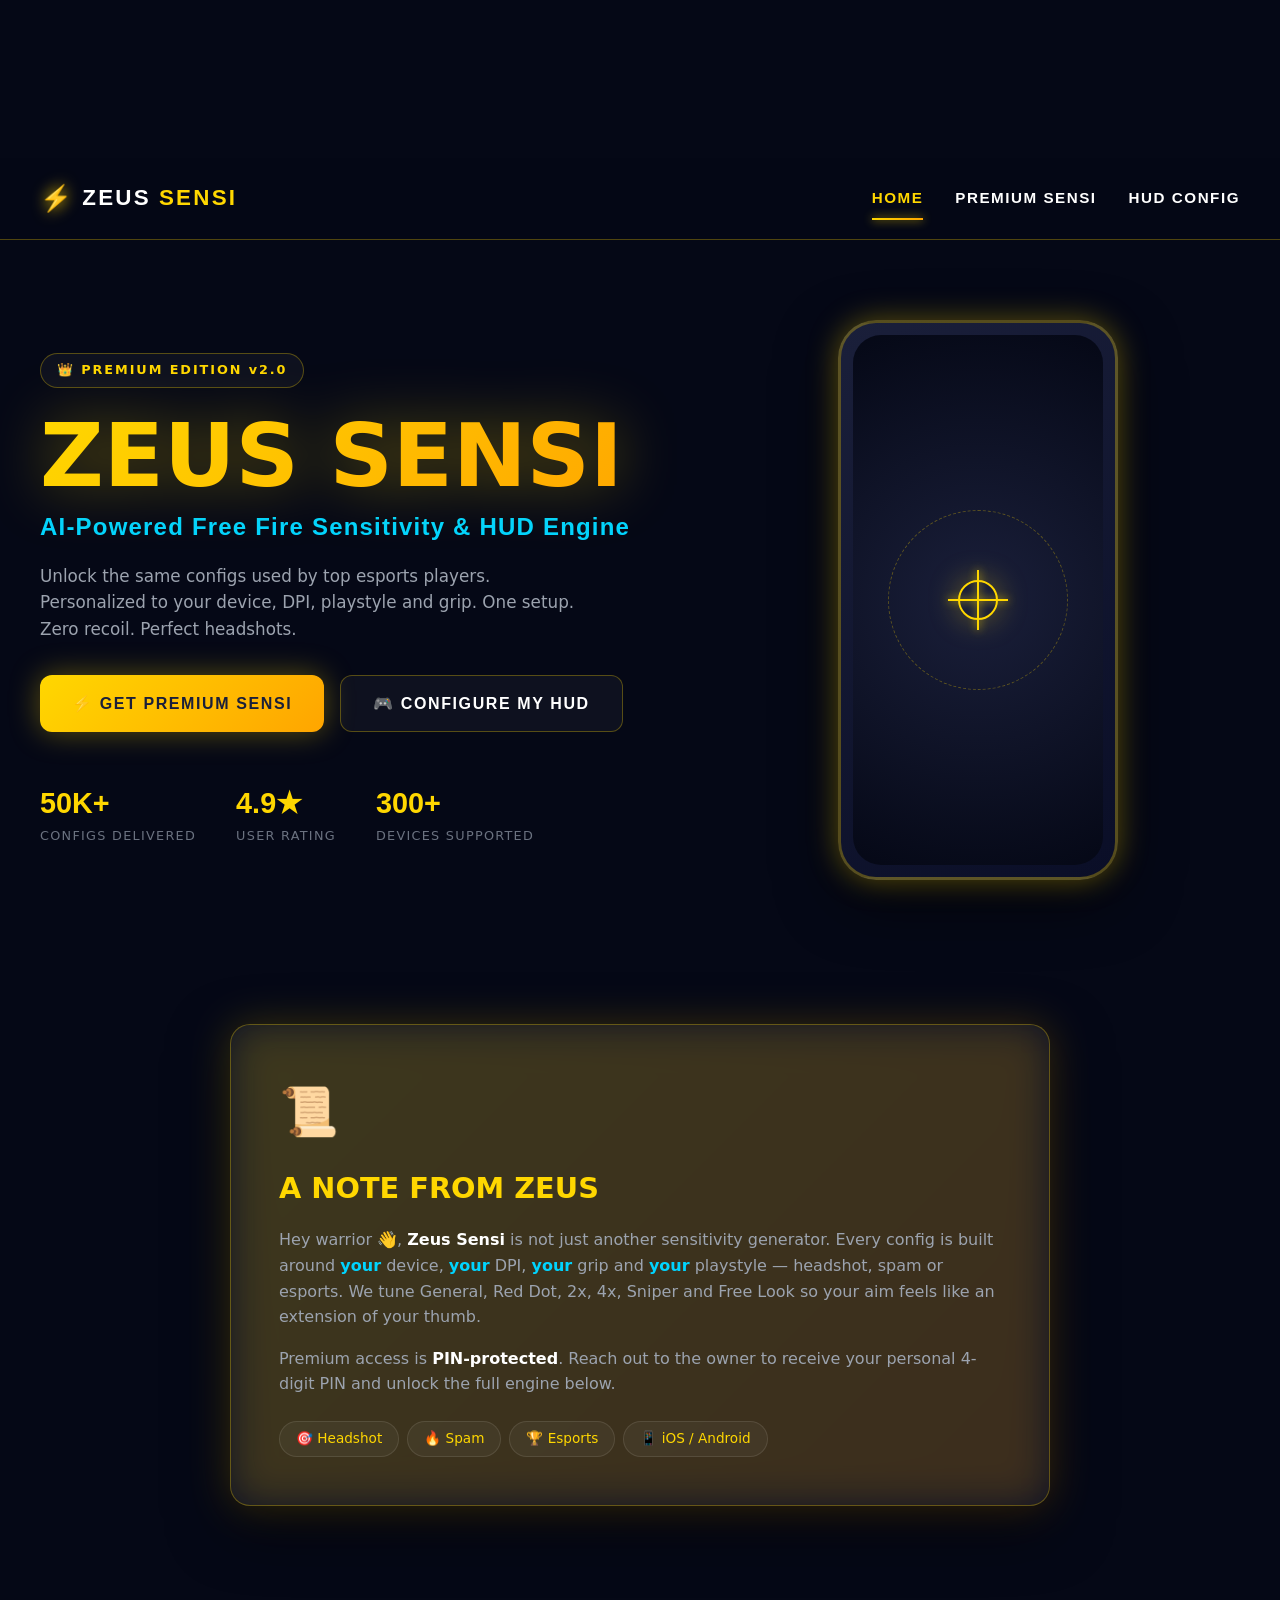
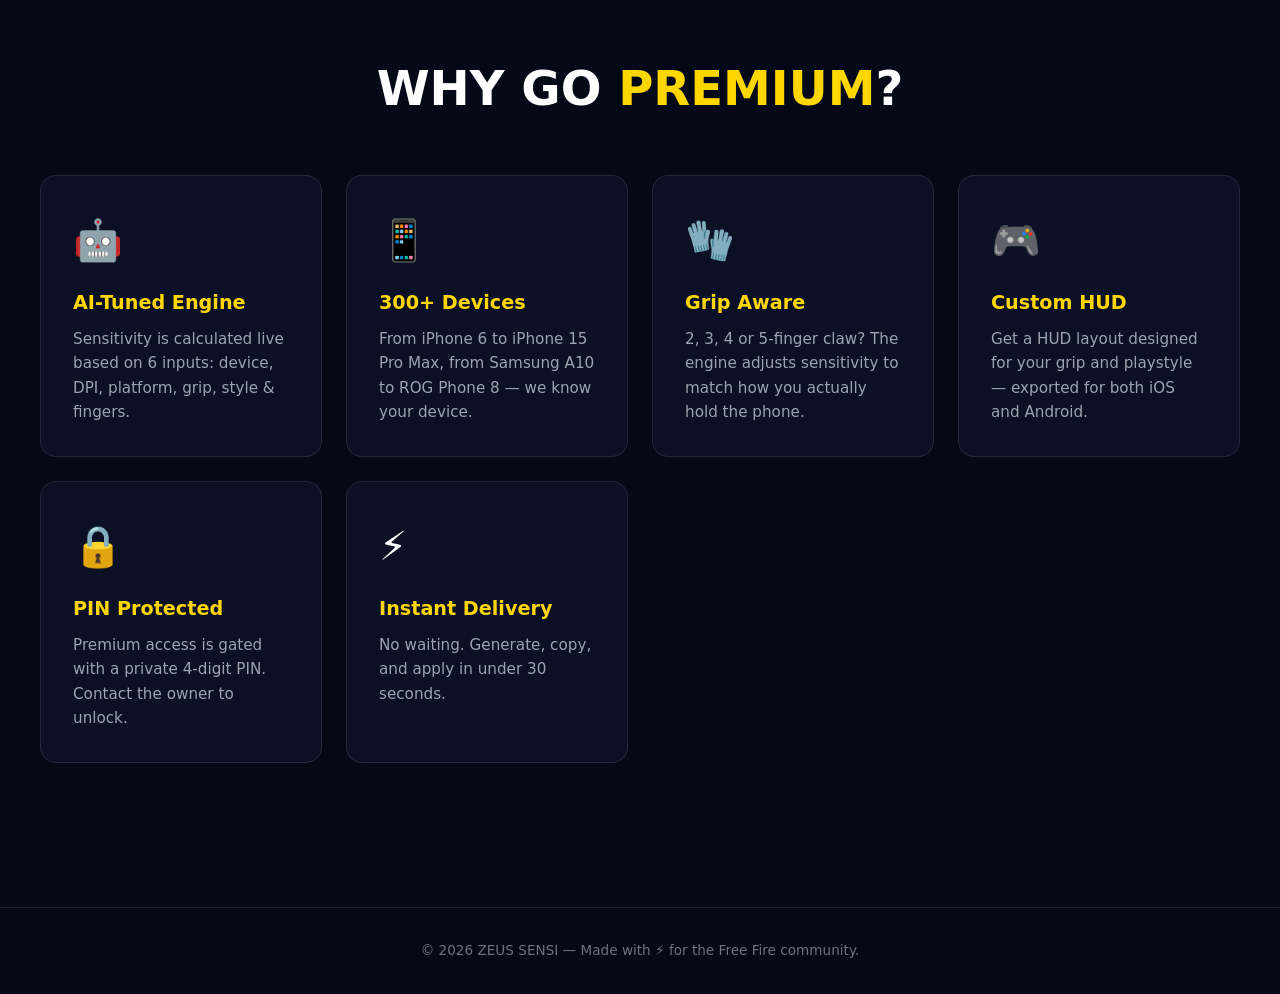
==== commit 3e5151e5: "Update index.html" ====
--- a/index.html
+++ b/index.html
@@ -5,10 +5,12 @@
   <meta name="viewport" content="width=device-width, initial-scale=1.0" />
   <title>ZEUS SENSI — Premium Free Fire Configs</title>
   <link rel="stylesheet" href="style.css" />
+  <link rel="preconnect" href="https://fonts.googleapis.com">
+  <link rel="preconnect" href="https://fonts.gstatic.com" crossorigin>
   <link href="https://fonts.googleapis.com/css2?family=Orbitron:wght@500;700;900&family=Rajdhani:wght@400;600;700&family=Inter:wght@300;400;500;600;700&display=swap" rel="stylesheet">
 </head>
 <body>
-  <canvas class="lightning"></canvas>
+  <canvas id="particles"></canvas>
 
   <!-- NAV -->
   <nav class="nav">
